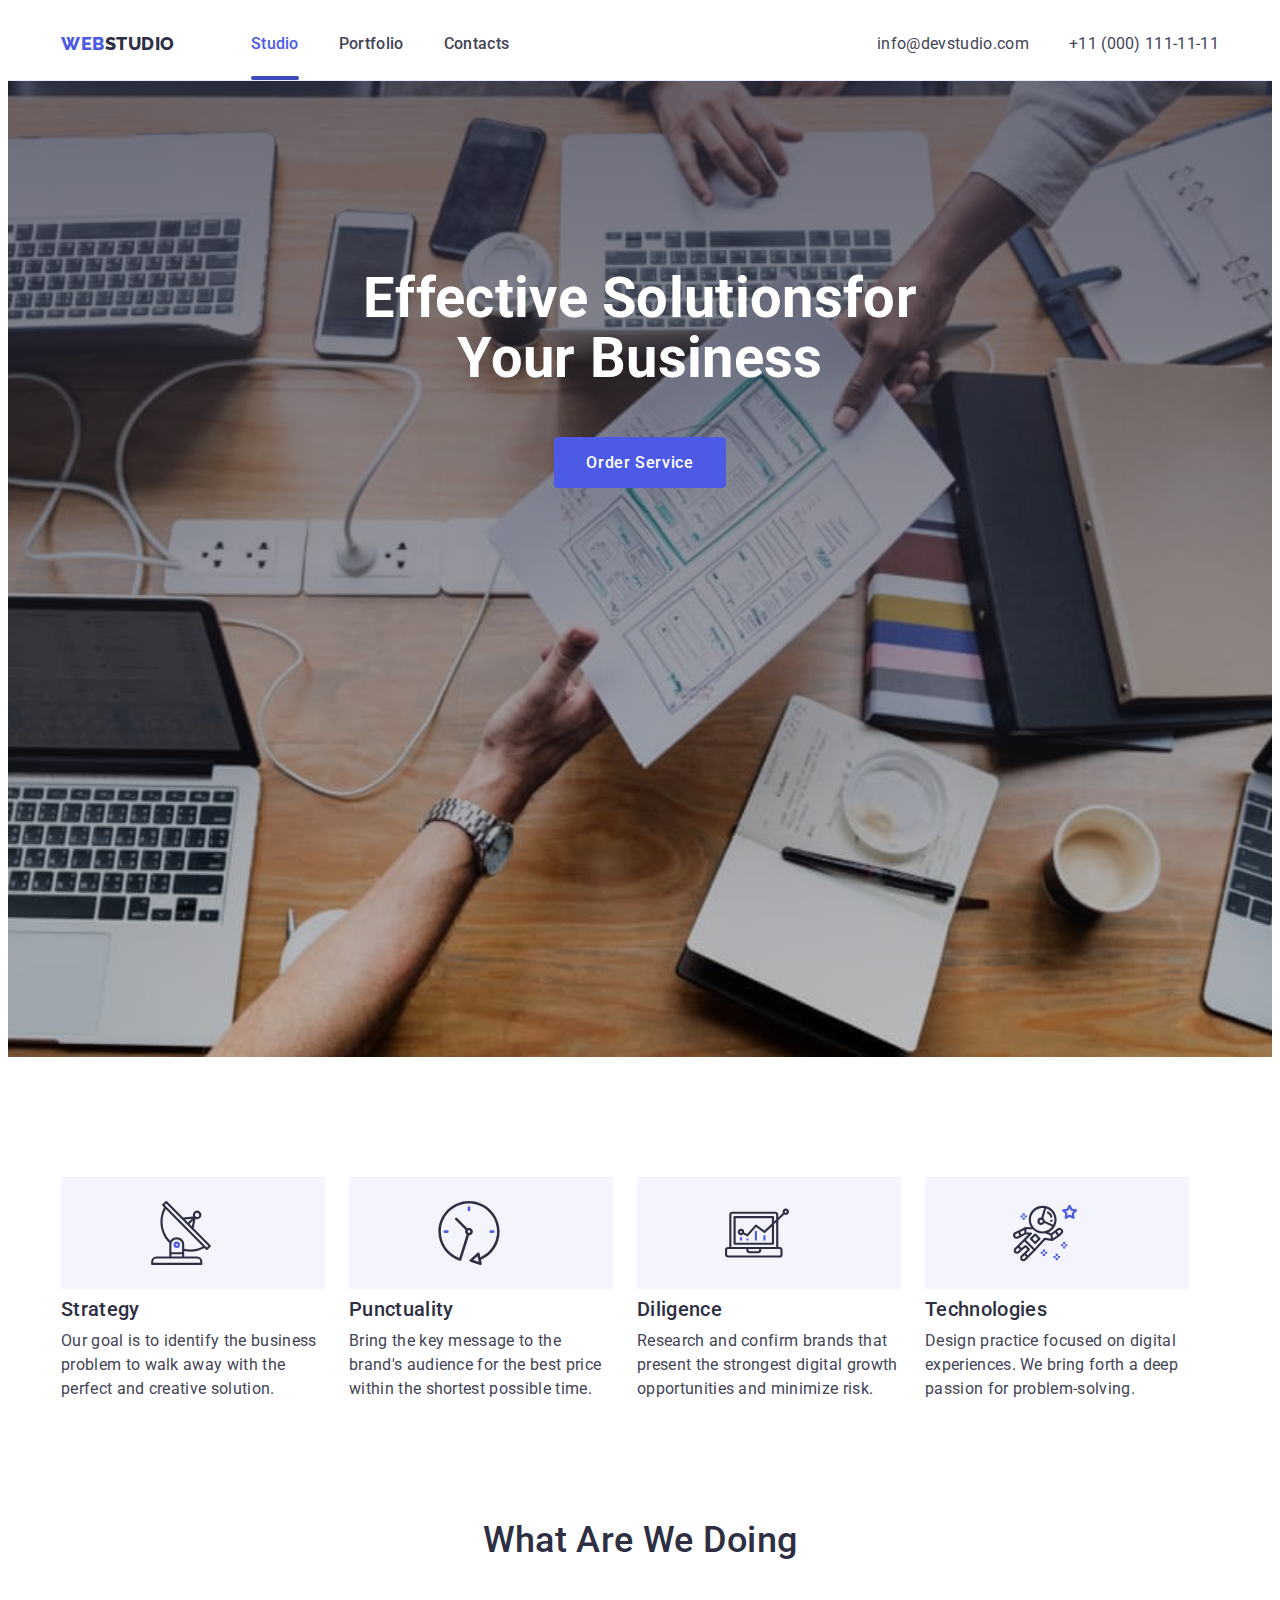
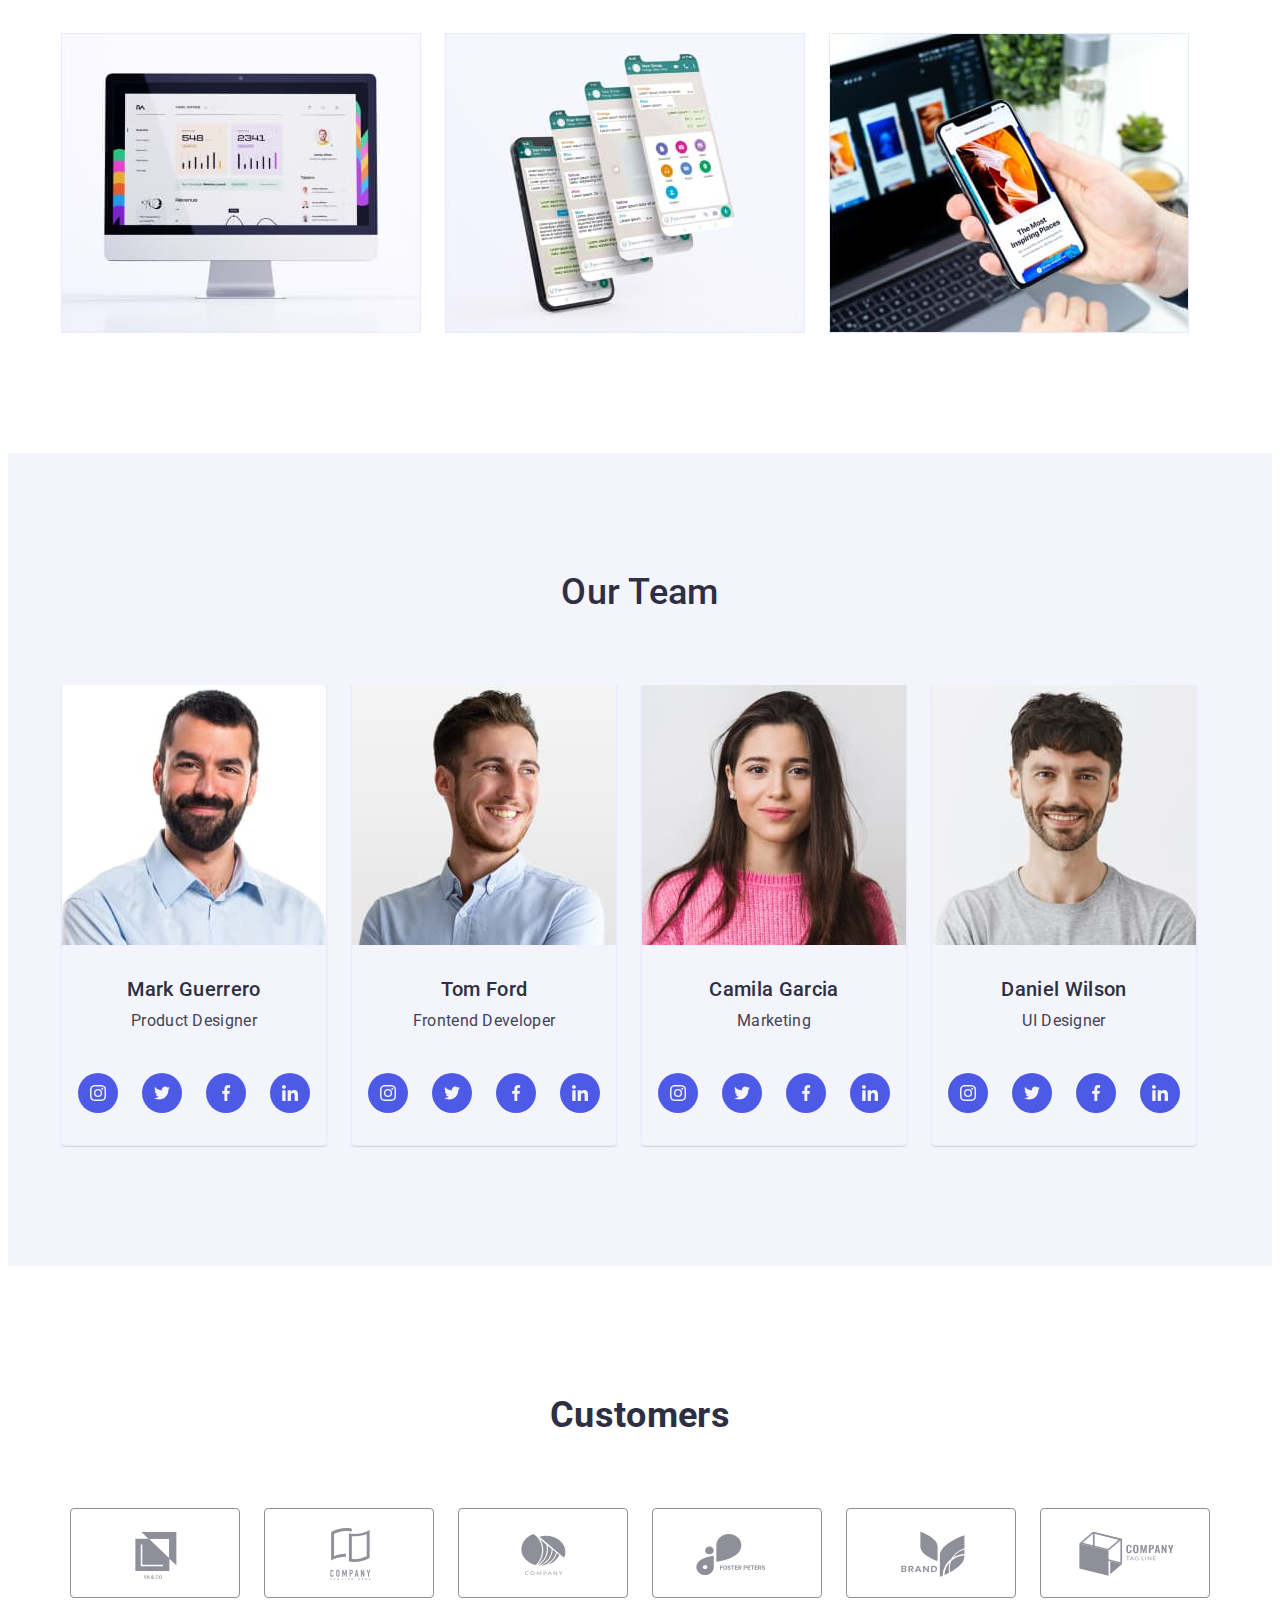
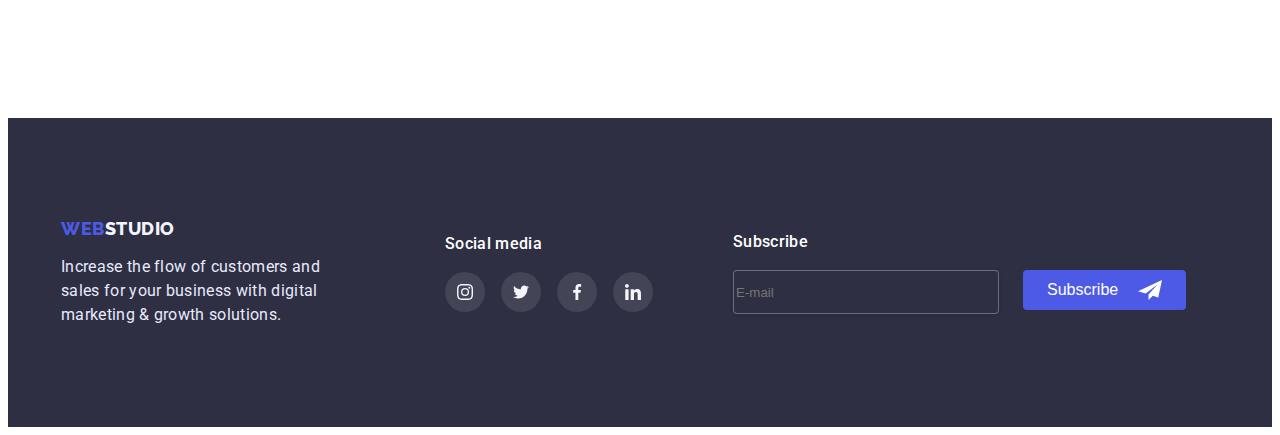
==== index.html @ bcce001e "Початкові зміни" ====
<!DOCTYPE html>
<html lang="en">
<head>
    <meta charset="UTF-8">
    <meta http-equiv="X-UA-Compatible" content="IE=edge">
    <meta name="viewport" content="width=device-width, initial-scale=1.0">
    <title>Business</title>
    <link rel="preconnect" href="https://fonts.googleapis.com">
    <link rel="preconnect" href="https://fonts.gstatic.com" crossorigin>
    <link href="https://fonts.googleapis.com/css2?family=Raleway:wght@800&family=Roboto:wght@400;500;700;900&display=swap" rel="stylesheet">
    <link rel="stylesheet" href="https://cdnjs.cloudflare.com/ajax/libs/modern-normalize/1.1.0/modern-normalize.min.css" integrity="sha512-wpPYUAdjBVSE4KJnH1VR1HeZfpl1ub8YT/NKx4PuQ5NmX2tKuGu6U/JRp5y+Y8XG2tV+wKQpNHVUX03MfMFn9Q==" crossorigin="anonymous" referrerpolicy="no-referrer" />
    <link rel="stylesheet" href="./css/styles.css">
</head>
<body>
  <header class="header">
  <div class="container main-nav">
    <nav class="header-navigation">
        <a href="" class="header-logo link" target="_blank" rel="noopener norefferer nofollow">Web <span class="header-logo-span">Studio</span></a>     
        <ul class="header-list list">
           <li class="header-item"><a class="header-link current link" href="./index.html">Studio</a></li>
           <li class="header-item"><a class="header-link link" href="./portfolio.html">Portfolio</a></li>      
           <li class="header-item"><a class="header-link link" href="">Contacts</a></li>
        </ul>
    </nav>
        <div class="header-list-link">        
        <ul class="header-list list">
           <li><a class="header-mail link" href="mailto:info@devstudio.com">info@devstudio.com</a></li>
           <li><a class="header-tel link" href="tel:+110001111111">+11 (000) 111-11-11</a></li>
        </ul>
        </div>
  </div>        
  </header>
  <main>
    <section class="hero">
      <div class="container">
        <h1 class="hero-title">Effective Solutionsfor Your Business</h1>
        <button type="button" class="hero-btn" data-modal-open>Order Service</button>
      </div>
    </section> 
    <section class="purposes">
      <div class="container">
        <h2 hidden>Purposes</h2>                 
          <ul class="purposes-list list">
            <li class="purposes-item">
              <ul class="purposes-icon list">
                    <li class="icon-purposes">
                      <a class="icon-purposes-link link" href="">
                       <svg class="icon-purposes-svg" width="64" height="64"> 
                        <use href="./img/icons.svg#icon-antenna-1-1"></use>
                       </svg>
                      </a>
                    </li>
              </ul>   
                <h3 class="title">Strategy</h3>
                <p class="texte">Our goal is to identify the business
                    problem to walk away with the perfect and creative solution. </p>
            </li>
            <li class="purposes-item">
              <ul class="purposes-icon list">
                <li class="icon-purposes">
                      <a class="icon-purposes-link link" href="">
                       <svg class="icon-purposes-svg" width="64" height="64"> 
                        <use href="./img/icons.svg#icon-clock-1-1"></use>
                       </svg> 
                      </a>
                  </li>
              </ul>
                <h3 class="title">Punctuality</h3>
                <p class="texte">Bring the key message to the brand's audience for the best price within the shortest possible time.</p>
            </li>
            <li class="purposes-item">
              <ul class="purposes-icon list">
               <li class="icon-purposes">
                      <a class="icon-purposes-link link" href="">
                        <svg class="icon-purposes-svg" width="64" height="64"> 
                        <use href="./img/icons.svg#icon-diagram-1-1"></use>
                       </svg> 
                      </a>
                </li>
              </ul>
                <h3 class="title">Diligence</h3>
                <p class="texte">Research and confirm brands that present the strongest digital growth opportunities and minimize risk.</p>
            </li>
            <li class="purposes-item">
              <ul class="purposes-icon list">
               <li class="icon-purposes">
                      <a class="icon-purposes-link link" href="">
                        <svg class="icon-purposes-svg" width="64" height="64"> 
                        <use href="./img/icons.svg#icon-astronaut-1-1"></use>
                       </svg> 
                      </a>
               </li>
              </ul>
                <h3 class="title">Technologies</h3>
                <p class="texte">Design practice focused on digital experiences. We bring forth a deep passion for problem-solving.</p>
            </li>
          </ul>
      </div>
    </section>
    <section class="bussines">
      <div class="container">
        <h2 class="bussines-title">What are we doing</h2>
            <ul class="bussines-list list">
                <li class="bussines-foto"><img src="./img/doing-img-1.jpg" alt="doing" width="360"></li>
                <li class="bussines-foto"><img src="./img/doing-img-3.jpg" alt="doing" width="360"></li>
                <li class="bussines-foto"><img src="./img/doing-img-2.jpg" alt="doing" width="360"></li>
            </ul>
      </div>        
    </section>
    <section class="team">
      <div class="container">
        <h2 class="team-title">Our Team</h2>
            <ul class="team-list list">
                <li class="team-foto">
                  <img class="foto" src="./img/foto-img-1.jpg" alt="foto" width="264" height="260">
                  <div class="team-abount">
                  <h3 class="title">Mark Guerrero</h3>
                  <p class="texte">Product Designer</p>
                  </div>
                  <ul class="team-icon list">
                    <li class="icon-team">
                      <a class="icon-link link" href="">
                       <svg class="icon-svg" width="16" height="16"> 
                        <use href="./img/icons.svg#icon-instagram-2-1"></use>
                       </svg>
                      </a>
                    </li>
                    <li class="icon-team">
                      <a class="icon-link link" href="">
                       <svg class="icon-svg" width="16" height="16"> 
                        <use href="./img/icons.svg#icon-twitter-1-1"></use>
                       </svg> 
                      </a></li>
                    <li class="icon-team">
                      <a class="icon-link link" href="">
                        <svg class="icon-svg" width="16" height="16"> 
                        <use href="./img/icons.svg#icon-facebook-1-1"></use>
                       </svg> 
                      </a></li>
                    <li class="icon-team">
                      <a class="icon-link link" href="">
                        <svg class="icon-svg" width="16" height="16"> 
                        <use href="./img/icons.svg#icon-linkedin-1-1"></use>
                       </svg> 
                      </a>
                    </li>
                  </ul>
                  <li class="team-foto">
                  <img class="foto" src="./img/foto-img-2.jpg" alt="foto" width="264" height="260">
                  <div class="team-abount">
                  <h3 class="title">Tom Ford</h3>
                  <p class="texte">Frontend Developer</p>
                  </div>
                  <ul class="team-icon list">
                    <li class="icon-team">
                      <a class="icon-link link" href="">
                       <svg class="icon-svg" width="16" height="16"> 
                        <use href="./img/icons.svg#icon-instagram-2-1"></use>
                       </svg>
                      </a>
                    </li>
                    <li class="icon-team">
                      <a class="icon-link link" href="">
                       <svg class="icon-svg" width="16" height="16"> 
                        <use href="./img/icons.svg#icon-twitter-1-1"></use>
                       </svg> 
                      </a></li>
                    <li class="icon-team">
                      <a class="icon-link link" href="">
                        <svg class="icon-svg" width="16" height="16"> 
                        <use href="./img/icons.svg#icon-facebook-1-1"></use>
                       </svg> 
                      </a></li>
                    <li class="icon-team">
                      <a class="icon-link link" href="">
                        <svg class="icon-svg" width="16" height="16"> 
                        <use href="./img/icons.svg#icon-linkedin-1-1"></use>
                       </svg> 
                      </a></li>
                  </ul>
                </li>
                <li class="team-foto">
                  <img class="foto" src="./img/foto-img-3.jpg" alt="foto" width="264" height="260">
                  <div class="team-abount">
                  <h3 class="title">Camila Garcia</h3>
                  <p class="texte">Marketing</p>
                  </div>
                  <ul class="team-icon list">
                    <li class="icon-team">
                      <a class="icon-link link" href="">
                       <svg class="icon-svg" width="16" height="16"> 
                        <use href="./img/icons.svg#icon-instagram-2-1"></use>
                       </svg>
                      </a>
                    </li>
                    <li class="icon-team">
                      <a class="icon-link link" href="">
                       <svg class="icon-svg" width="16" height="16"> 
                        <use href="./img/icons.svg#icon-twitter-1-1"></use>
                       </svg> 
                      </a></li>
                    <li class="icon-team">
                      <a class="icon-link link" href="">
                        <svg class="icon-svg" width="16" height="16"> 
                        <use href="./img/icons.svg#icon-facebook-1-1"></use>
                       </svg> 
                      </a></li>
                    <li class="icon-team">
                      <a class="icon-link link" href="">
                        <svg class="icon-svg" width="16" height="16"> 
                        <use href="./img/icons.svg#icon-linkedin-1-1"></use>
                       </svg> 
                      </a></li>
                  </ul>
                </li>
                <li class="team-foto">
                  <img  class="foto" src="./img/foto-img-4.jpg" alt="foto" width="264" height="260">
                  <div class="team-abount">
                  <h3 class="title">Daniel Wilson</h3>
                  <p class="texte">UI Designer</p>
                  </div>
                  <ul class="team-icon list">
                    <li class="icon-team">
                      <a class="icon-link link" href="">
                       <svg class="icon-svg" width="16" height="16"> 
                        <use href="./img/icons.svg#icon-instagram-2-1"></use>
                       </svg>
                      </a>
                    </li>
                    <li class="icon-team">
                      <a class="icon-link link" href="">
                       <svg class="icon-svg" width="16" height="16"> 
                        <use href="./img/icons.svg#icon-twitter-1-1"></use>
                       </svg> 
                      </a></li>
                    <li class="icon-team">
                      <a class="icon-link link" href="">
                        <svg class="icon-svg" width="16" height="16"> 
                        <use href="./img/icons.svg#icon-facebook-1-1"></use>
                       </svg> 
                      </a></li>
                    <li class="icon-team">
                      <a class="icon-link link" href="">
                        <svg class="icon-svg" width="16" height="16"> 
                        <use href="./img/icons.svg#icon-linkedin-1-1"></use>
                       </svg> 
                      </a></li>
                  </ul>
                </li>
            </ul>
          </div>
    </section>
    <section class="customers">
      <div class="container">
        <h2 class="customers-title">Customers</h2>
        <ul class="customers-list list">
          <li class="icon-customers">
                      <a class="icon-customers-link link" href="">
                       <svg class="icon-customers-svg" width="104" height="56"> 
                        <use href="./img/icons.svg#icon-Logo-3-1"></use>
                       </svg> 
                      </a>
          </li>
          <li class="icon-customers">
                      <a class="icon-customers-link link" href="">
                       <svg class="icon-customers-svg" width="104" height="56"> 
                        <use href="./img/icons.svg#icon-Logo-4-1"></use>
                       </svg> 
                      </a>
          </li>
          <li class="icon-customers">
                      <a class="icon-customers-link link" href="">
                       <svg class="icon-customers-svg" width="104" height="56"> 
                        <use href="./img/icons.svg#icon-Logo-5-1"></use>
                       </svg> 
                      </a>
          </li>
          <li class="icon-customers">
                      <a class="icon-customers-link link" href="">
                       <svg class="icon-customers-svg" width="104" height="56"> 
                        <use href="./img/icons.svg#icon-Logo-6-1"></use>
                       </svg> 
                      </a>
          </li>
          <li class="icon-customers">
                      <a class="icon-customers-link link" href="">
                       <svg class="icon-customers-svg" width="104" height="56"> 
                        <use href="./img/icons.svg#icon-Logo-7-1"></use>
                       </svg> 
                      </a>
          </li>
          <li class="icon-customers">
                      <a class="icon-customers-link link" href="">
                       <svg class="icon-customers-svg" width="104" height="56"> 
                        <use href="./img/icons.svg#icon-Logo-8-1"></use>
                       </svg> 
                      </a>
          </li>
        </ul>
      </div>
    </section>
  </main> 
  <footer class="footer">
    <div class="container footer-social">
    <div class="logo-footer">
    <a href="" class="footer-logo link" target="_blank" rel="noopener norefferer nofollow">Web <span class="footer-logo-span">Studio</span></a>
    <p class="footer-title">Increase the flow of customers and sales for your business with digital marketing & growth solutions.</p>
    </div>
    <div class="social">
      <h3 class="social-title">Social media</h3>
    <ul class="social-icon list">
                    <li class="icon-social">
                      <a class="icon-social-link link" href="">
                       <svg class="icon-social-svg" width="16" height="16"> 
                        <use href="./img/icons.svg#icon-instagram-2-1"></use>
                       </svg>
                      </a>
                    </li>
                    <li class="icon-social">
                      <a class="icon-social-link link" href="">
                       <svg class="icon-social-svg" width="16" height="16"> 
                        <use href="./img/icons.svg#icon-twitter-1-1"></use>
                       </svg> 
                      </a>
                    </li>
                    <li class="icon-social">
                      <a class="icon-social-link link" href="">
                        <svg class="icon-social-svg" width="16" height="16"> 
                        <use href="./img/icons.svg#icon-facebook-1-1"></use>
                       </svg> 
                      </a>
                    </li>
                    <li class="icon-social">
                      <a class="icon-social-link link" href="">
                        <svg class="icon-social-svg" width="16" height="16"> 
                        <use href="./img/icons.svg#icon-linkedin-1-1"></use>
                       </svg> 
                      </a>
                    </li>
    </ul>
    </div>
    <div class="subscribe">
       <form action="modal" class="subscribe-form">
          <p class="texte">Subscribe</p>
           <label for="email" class="subscribe-label"></label>
           <div class="subscribe-email-btn">
             <input class="subscribe-input" type="email" name="email" id="email" placeholder="E-mail">
             <button type="submit" class="subscribe-btn">Subscribe</button>
             <svg class="subscribe-icon-svg" width="24" height="24"> 
                        <use href="./img/icons.svg#icon-Frame-3-1"></use>
             </svg>
           </div>
       </form>
    </div>
    </div>
    </footer>
  <div class="backdrop is-hidden" data-modal>
    <div class="modal">
      <form action="modal" class="modal-form">
        <button type="button" class="modal-btn" data-modal-close></button>
        <svg class="modal-btn-svg" width="8" height="8"> 
              <use href="./img/icons.svg#icon-close-black-18dp-2-1-1"></use>
        </svg>
        <p class="modal-texte">Leave your contacts and we will call you back</p>
          <div class="modal-contact">
            <label for="name" class="modal-list">Name</label>
            <input class="modal-input" type="text" name="name" id="name">
             <svg class="modal-icon-svg" width="18" height="18"> 
              <use href="./img/icons.svg#icon-person-black-18dp-1-1"></use>
             </svg> 
          </div>
          <div class="modal-contact">
            <label for="phone" class="modal-list">Phone</label>
            <input class="modal-input" type="tel" name="tel" id="phone">
            <svg class="modal-icon-svg" width="18" height="18"> 
              <use href="./img/icons.svg#icon-phone-black-18dp-1-1"></use>
             </svg>
          </div>
          <div class="modal-contact">
            <label for="mail" class="modal-list">Email</label>
            <input class="modal-input" type="email" name="email" id="mail">
            <svg class="modal-icon-svg" width="18" height="18"> 
              <use href="./img/icons.svg#icon-email-black-18dp-1-1"></use>
             </svg> 
          </div>
          <div class="modal-contact-textarea">
            <label for="comment" class="modal-list">Comment</label>
              <textarea class="modal-textarea" name="comment" cols="30" rows="10" placeholder="Text input" id="comment"></textarea>
          </div>
          <div class="conditions">
            <label  class="conditions-label" for="conditions">
            <input class="checkbox" type="checkbox" name="conditions" value="conditions" id="conditions">
            <span class="icon"></span>
               I accept the terms and conditions of the <a class="conditions-link link" href=""> Privacy Policy</a>
               <svg class="conditions-icon-svg" width="10" height="8"> 
              <use href="./img/icons.svg#icon-Vector-1"></use>
             </svg>
             </label> 
          </div>
        <button type="submit" class="modal-send">Send</button>
      </form>
    </div>
  </div>
  <script src="./js/modal.js"></script>
</body>
</html>
---- css/styles.css ----
:root {
  --first-btn-color: #FFFFFF;
  --main-text-color: #434455;
  --footer-text-color: #E7E9FC;
  --logo-span-footer: #F4F4FD;
  --logo-color: #4D5AE5;
  --main-h-color: #2E2F42;
  --present-btn: #404BBF;
  --body-color: #434455; 
  --icon-color: #8e8f99;
  --icon-hover:#31D0AA; 
  --modal-color:#FCFCFC;
  --modal-btn:#000000;
  --typical-lh: 1.5;
  }
p,
h1,
h2,
h3,
h4,
h5,
h6{
  margin: 0;
}
ul{
  margin: 0;
}
.container{
 width: 1158px;
 padding-left: 15px; 
 padding-right: 15px;
 /* outline: 1px solid red; */
 margin: 0 auto;
}
/* busines */
body{
  font-family: "Roboto",sans-serif;
  color: var(--body-color);
  letter-spacing: 0.02em;
  }
.list {
  list-style: none;
  padding: 0px;
  margin: 0px;
}
.link {
  text-decoration: none;
}
.header-link.current{
  color: var(--logo-color);
}
/* ---------HEADER-------- */
.header {
  
  max-height: 72px; 
  border-bottom: 1px solid var(--footer-text-color);
}
.main-nav{
  display: flex;
  align-items: center;
}

.header-navigation {
 display: flex;
}

.header-logo {
padding-top: 24px;
padding-bottom: 24px;
margin-right: 76px;

font-family: 'Raleway',sans-serif;
font-weight: 800;
font-size: 18px;
line-height: 1.33;
display: flex;
align-items: center;
letter-spacing: 0.03em;
text-transform: uppercase;
color: var(--logo-color);
}
.header-logo-span {

font-family: 'Raleway';
font-weight: 800;
font-size: 18px;
line-height: 1.33;
display: flex;
align-items: center;
letter-spacing: 0.03em;
text-transform: uppercase;
color: var(--main-h-color);
}
.header-list{
  display: flex;
  
  
}
.header-item +.header-item{
  margin-left: 40px;
 } 
.header-item {
  font-weight: 500;
  font-size: 16px;
  line-height: var(--typical-lh);
  color: var(--main-h-color);
}
.header-item .header-link {
  display: block;
  padding-top: 24px;
  padding-bottom: 24px;
}
.header-list-link{
  margin-left: auto;
}
.header-link { 
  display: block;
  padding-top: 24px;
  padding-bottom: 24px;
  /* position: relative; */

  font-size: 16px;
  line-height: var(--typical-lh);
  color: var(--main-text-color);
  transition: color 250ms cubic-bezier(0.4, 0, 0.2, 1);
  
}
.header-link.current{
  color: var(--logo-color);
  position: relative;
}
.header-link.current::after{
  content: "";
  left: 0px;
  bottom: 0px;
  display: block;
  width: 100%;
  height: 4px;
  background-color: var(--present-btn);
  position: absolute;
  bottom: 0px;
  /* opacity: 0; */
  border-radius: 2px;
  transition: opacity 250ms cubic-bezier(0.4, 0, 0.2, 1);
}
.header-link:hover,
.header-link:focus{
 color: var(--logo-color); 
}
.header-link:hover::after,
.header-link:focus::after{
  opacity: 1;
}
.header-mail{
  display: block;
  padding-top: 24px;
  padding-bottom: 24px;
  position: relative;

  font-size: 16px;
  line-height: var(--typical-lh);
  color: var(--main-text-color);
  transition: color 250ms cubic-bezier(0.4, 0, 0.2, 1);
}
.header-mail:hover,
.header-mail:focus{
  color: var(--logo-color); 
}

.header-tel {
  display: block;
  margin-left: 40px;
  padding-top: 24px;
  padding-bottom: 24px;

  font-size: 16px;
  line-height: var(--typical-lh);
  color: var(--main-text-color);
  transition: color 250ms cubic-bezier(0.4, 0, 0.2, 1);
}
.header-tel:hover,
.header-tel:focus{
 color: var(--logo-color); 
}
/* ---------HERO-------- */
.hero {
  background-color: #2E2F42;
  background-image:linear-gradient(rgba(46, 47, 66, 0.7),
  rgba(0, 0, 0, 0.25)),
  url(../img/people-office.jpg);
  background-repeat: no-repeat;
  background-position: center;
  background-size: cover;
  text-align: center;
  padding-top: 188px; 
  padding-bottom: 188px; 
  
  min-height: 600px;
}
.hero-title {
  width: 571px;
  display: inline-block;
  margin-bottom: 48px;
  align-items: center;
  font-size: 56px;
  line-height: 1.07;
  text-align: center;  
  color: var(--first-btn-color);
  
}
.img{
  display: block;
  min-width: 100%;
  height: auto;
}
.hero-btn {
  padding: 16px 32px;
  display: block;
  text-align: center;
  border-radius: 4px;
  border: none;
  margin: 0 auto;
  font-family: inherit;
  font-weight: 500;
  font-size: 16px;
  line-height: 1.19;
  
  letter-spacing: 0.04em;
  color: var(--first-btn-color);
  background-color: var(--logo-color);
  cursor: pointer;
  transition: background-color 250ms cubic-bezier(0.4, 0, 0.2, 1);
  /* transition-duration: 250ms;
  transition-timing-function: cubic-bezier(0.4, 0, 0.2, 1); */
}
.hero-btn:hover,
.hero-btn:focus{
  background-color: var(--present-btn);
  
}
/* ---------PURPOSES-------- */
.purposes {
  padding-top: 120px;
  padding-bottom: 60px;
}
.purposes-list{
  display: flex;
}
.purposes-item{
  width: 264px;
  margin-right: 24px;
}
.purposes-icon{
 display: flex;
 justify-content: center;
}
.icon-purposes{
  margin-bottom: 8px;
  
  padding-right: 24px;
  border: none;
  width: 264px;
  height: 112px;
  background-color: var(--logo-span-footer);
  
}
.icon-purposes-link{
  width: 100%;
  height: 100%;
  
  display: flex;  
  justify-content: center;
  align-items: center; 
}
/* .purposes-item::before {
  display: block;
  content:"";
  height: 112px;
  outline: 1px solid red;
  background-image: url(../img/icons.svg#icon-antenna-1-1);
  background-size: contain;
  background-repeat: no-repeat;
  background-position: center;
  background-color: var(--logo-span-footer);
}
.purposes-item:nth-child(1)::before{
  background-image: url(../img/antenna\ 1.svg);
}
.purposes-item:nth-child(1)::before{
  background-image: url(../img/icons.svg#icon-Logo-5);
}
.purposes-item:nth-child(1)::before{
  background-image: url(../img/icons.svg#icon-diagram-1);
}
.purposes-item:nth-child(1)::before{
  background-image: url(../img/icons.svg#icon-astronaut-1);
} */

.purposes-item:nth-child(4n) {
  margin-right: 0px;
}
.purposes-item .title {
  margin-bottom: 8px;
  font-weight: 500;
  font-size: 20px;
  line-height: 1.2;
  color: var(--main-h-color);
}
.purposes-item .texte {
  
  font-weight: 400;
  font-size: 16px;
  line-height:var(--typical-lh);
  color: var(--main-text-color);
}
/* ---------BUSSINES-------- */
.bussines {
  padding-top: 60px;
  padding-bottom: 120px;
}
.bussines-list{
  display: flex;
  gap: 24px;
}
.bussines-title,.team-title {
  margin-bottom: 72px;

  font-weight: 500;
  font-size: 36px;
  line-height: 1.11;
  text-align: center;
  text-transform: capitalize;
  color: var(--main-h-color);
}
.bussines-foto {
  width: 360px;
  display: flex;
}
.bussines-foto:nth-child(3n) {
  margin-right: 0px;
}
/* ---------TEAM-------- */
.team {
  padding-top: 120px;
  padding-bottom: 120px;
  background-color: var(--logo-span-footer);
  
}
.team-title{
  
}
.team-list{
  display: flex;
  gap: 24px;
  
}
.team-list .title {
  

  font-weight: 500;
  font-size: 20px;
  line-height: 1.2;
  text-align: center;
  color: var(--main-h-color);
}
.team-foto{
  width: 264px;
  border: 1px solid var(--footer-text-color);
  border-top: 0px;
  
  border-bottom-left-radius: 4px;
  border-bottom-right-radius: 4px;
  box-shadow: 0px 1px 1px 0px rgba(46, 47, 66, 0.16);
}
.team-foto .title {
 margin-bottom: 8px;
}
.team-abount{
  padding: 32px 16px;
  
}
.team-list .texte {
  margin-bottom: 8px;

  font-weight: 400;
  font-size: 16px;
  line-height: var(--typical-lh);
  text-align: center; 
  color: var(--main-text-color);
}
.team-icon{
 display: flex;
 justify-content: center;
 gap: 24px;
 margin-bottom: 32px;
}
.icon-team {
  width: 40px;
  height: 40px;
  
  
}
.icon-link {
  width: 100%;
  height: 100%;
  background-color: var(--logo-color);
  display: flex;
  border-radius: 50%;
  justify-content: center;
  align-items: center;
  transition: background-color 250ms cubic-bezier(0.4, 0, 0.2, 1);
}
.icon-link:hover{
  background-color: var(--present-btn);
}
.link {
}
.customers{
  padding-top: 130px;
  padding-bottom: 120px;
}
.customers-title{
  margin-bottom: 72px;
  text-align: center;

  font-weight: 700;
  font-size: 36px;
  line-height: 1.11;
  color: var(--main-h-color);
}
.customers-list{
  display: flex;
  justify-content: center;
  gap: 24px;
}
.icon-customers{
  width: 168px;
  height: 88px;
  border-radius: 4px;
  border: 1px solid var(--icon-color);
  transition: border 250ms cubic-bezier(0.4, 0, 0.2, 1);
  
}
.icon-customers-link{
  width: 100%;
  height: 100%;
  
  display: flex;  
  justify-content: center;
  align-items: center; 
  transition: fill 250ms cubic-bezier(0.4, 0, 0.2, 1);
}
.icon-customers-link:hover,
.icon-customers-link:focus{
  border: 1px solid var(--present-btn);
}
.icon-customers-svg{
  fill: var(--icon-color);
  
}
.icon-customers-link:hover .icon-customers-svg,
.icon-customers-link:focus .icon-customers-svg{
 fill: var(--present-btn);
}

/* ---------FOOTER-------- */
.footer {
  background: var(--main-h-color); 
}
.footer-social{
  padding-top: 100px;
  padding-bottom: 100px;
  
  display: flex;
  align-items: center;
  margin: 0 auto;
  background: var(--main-h-color); 
  
}
.logo-footer{
 display: inline-block;
 align-items: center;
}
.footer-logo {
margin-bottom: 16px;

font-family: 'Raleway', sans-serif;
font-weight: 800;
font-size: 18px;
line-height: 1.17;
display: flex;
align-items: center;
letter-spacing: 0.03em;
text-transform: uppercase;
color: var(--logo-color);
}
.footer-logo-span {
font-family: 'Raleway', sans-serif;
font-weight: 800;
font-size: 18px;
line-height: 1.17;

letter-spacing: 0.03em;
text-transform: uppercase;
color: var(--logo-span-footer);
}
.footer-title {
  
  width: 264px;
  font-weight: 400;
  font-size: 16px;
  line-height: var(--typical-lh);
  letter-spacing: 0.02em;
  color:var(--footer-text-color);
}
.social {
 display: block;
 padding-left: 120px;
}
.social-title{
  margin-bottom: 16px;

  font-weight: 500;
  font-size: 16px;
  line-height: 1.5;
  color: var(--first-btn-color);
}
.social-icon{
 display: flex;
 gap: 16px;
}
.icon-social{
  width: 40px;
  height: 40px;
}
.icon-social-link{
  width: 100%;
  height: 100%;
  background-color: var(--main-text-color);
  display: flex;
  border-radius: 50%;
  justify-content: center;
  align-items: center;
  transition: background-color 250ms cubic-bezier(0.4, 0, 0.2, 1); 
}
.icon-social-link:hover,
.icon-social-link:focus{
  background-color: var(--icon-hover);
}
.subscribe-form {
  display: block;
  width: 453px;
  min-height: 80px;  
  margin-left: 80px;
}
.subscribe-email-btn{
  display: flex;
  position: relative;
}
.subscribe-input{
  margin-right: 24px;
  width: 264px;
  height: 40px;
  background-color: var(--main-h-color);
  border: 1px solid rgba(255, 255, 255, 0.3);
  border-radius: 4px;
  box-shadow: 0px 1px 4px 0px rgba(0, 0, 0, 0.15);
}

.subscribe-btn{
  width: 165px;
  height: 40px;
  text-align: start;
  padding-left: 24px;
  
  display: block;
  
  border-radius: 4px;
  border: none;
  margin: 0 auto; 
  font-weight: 500;
  font-size: 16px;
  line-height: 1.5;
  color: var(--first-btn-color);
  background-color: var(--logo-color);
}
.subscribe-icon-svg{
  top: 8px;
  right: 24px;
  position: absolute;
  fill: var(--first-btn-color);
}
.subscribe-form .texte{
  font-family: Roboto;
  font-weight: 500;
  font-size: 16px;
  line-height: 1.5;
  color: var(--first-btn-color);
  margin-bottom: 16px;
}
/* MODAL */
.backdrop{
  position: fixed;
  top: 0px;
  left: 0px;
  
  width: 100%;
  height: 100%;
  background-color: rgba(46, 47, 66, 0.4);
  transform: scale(1);
  transition: transform 500ms cubic-bezier(0.4, 0, 0.2, 1),
  opacity 500ms cubic-bezier(0.4, 0, 0.2, 1); 
} 
.backdrop.is-hidden{
  opacity: 0;
  pointer-events: none;
  transform: scale(0,5);
}
.modal {
  padding-left: 24px;
  padding-right: 24px;
  padding-top: 72px;
  position: absolute;
  top: 50%;
  left: 50%;
  transform: translate(-50%, -50%);
  border-radius: 4px;
  min-width: 408px;
  min-height: 584px;
  background-color: var(--modal-color);
  transition: background-color 800ms cubic-bezier(0.4, 0, 0.2, 1);
  margin: 0px auto; 
}
.modal-btn{
  position: absolute;
  top: -48px;
  right: 0px;
  
  display: block;
  text-align: center;
  
  width: 24px;
  height: 24px;
  background-color: var(--footer-text-color);
  border-radius: 50%;
  border: none;
  cursor: pointer;
  color: var(--modal-btn);
  transition: background-color 250ms cubic-bezier(0.4, 0, 0.2, 1),
  fill 250ms cubic-bezier(0.4, 0, 0.2, 1);
}
.modal-btn:hover{
  background-color: var(--present-btn);
}
.modal-btn:hover +.modal-btn-svg{
  fill:var(--footer-text-color)
}
.modal-btn-svg{
  top: -40px;
  right: 8px;
  position: absolute;
  fill: var(--modal-btn); 
}
.modal-form{
  position: fixed;
  min-width: 360px;
  
}
.modal-contact{
  position: relative;
  display: flex;
  flex-direction: column;
  margin-bottom: 8px;
}
.modal-contact-textarea{
  display: flex;
  flex-direction: column;
  
  margin-bottom: 16px;
}
.modal-form .modal-texte{
  display: flex;
  text-align: center;
  
  justify-content: center;
}
.modal-send {
  width: 169px;
  height: 56px;
  padding: 16px 32px;
  display: block;
  text-align: center;
  border-radius: 4px;
  border: none;
  margin: 0px auto;
  font-family: Roboto;
  font-weight: 500;
  font-size: 16px;
  line-height: 1.5;
  color: var(--first-btn-color);
  background-color: var(--logo-color);
  transition: background-color 250ms cubic-bezier(0.4, 0, 0.2, 1);
}
.modal-send:hover,
.modal-send:focus{
  background-color: var(--present-btn);
  
}
.modal-texte{
  display: inline-block;
  
  margin-bottom: 16px;
  text-align: center;
  font-weight: 500;
  font-size: 16px;
  line-height: 1.5;
  text-align: center;  
  color: var(--main-h-color);
}
.modal-list{
  margin-bottom: 4px;
  font-weight: 400;
  font-size: 12px;
  line-height: 1.33;
  color: var(--icon-color);
}
.modal-contact input, textarea{
 border: 1px solid rgba(33, 33, 33, 0.2);
 border-radius: 4px;
 min-height: 40px;
 outline: none;
}
.modal-textarea{
  padding-top: 8px;
  padding-left: 16px;
  
  max-height: 120px;
}
.modal-contact textarea::placeholder{
 font-weight: 400;
 font-size: 12px;
 line-height: 1.33;
 color: rgba(117, 117, 117, 0.5);
}
.conditions input{
  margin-right: 8px;
}
.conditions label{
 display: flex;
 margin-bottom: 24px;
 font-weight: 400;
 font-size: 12px;
 line-height: 1.33;
 color: #757575;
}
.conditions label .conditions-link{
 font-weight: 400;
 font-size: 12px;
 line-height: 1.33;
 color: var(--logo-color); 
}
.conditions-link{
  padding-left: 2px;
}
.conditions-link::after{
  content: "";
  
  bottom: 0px;
  top: 0px;
  display: block;
  width: 100%;
  height: 1px;
  background-color: var(--logo-color);
}
.conditions{
  display: flex;
  align-items: flex-start;
    
  position: relative; 
}
.modal-icon-svg{
  position: absolute;
  bottom: 11px;
  left: 16px;
  fill: var(--main-h-color);
}
.modal-input:focus +.modal-icon-svg{
  fill: var(--present-btn);
}
.modal-input:focus{
  border: 1px solid var(--present-btn)
}
.modal-textarea:focus{
  border: 1px solid var(--present-btn)
}
.modal-input{
  padding-left: 40px;
}
.icon{
  display: inherit;
  width: 16px;
  height: 16px;
  border: 1.25px solid var(--main-h-color);
  border-radius: 2px;
  margin-right: 8px;
  align-items: flex-start;
}
.checkbox{
  appearance: none;
  -moz-appearance: none;
  -webkit-appearance: none;
}
.checkbox:checked + .icon{
  background-color: var(--present-btn);
  border-color: var(--present-btn);
  background-origin: border-box;
}
.checkbox:checked ~ .conditions-icon-svg{
  opacity: 1;
}
.conditions-icon-svg{
  position: absolute;
  opacity: 0;
  top: 20%;
  left: 11px;
  transform: translate(0%, -50%);
  fill: var(--logo-span-footer);
}
/* portfolio */
.cards {
  padding-top: 96px;
  padding-bottom: 120px;
  }
.cards-btn {
  display: flex;
  border-radius: 4px;
  justify-content: center;
  margin-top: 0px;
  margin-bottom: 72px;
  gap: 24px;
}
.cards-btn .btn {
  
  padding: 12px 24px;
  border: 1px solid var(--footer-text-color);
  border-radius: 4px;
  font-family: inherit;
  font-weight: 500;
  font-size: 16px;
  line-height: var(--typical-lh);
  text-align: center;
  letter-spacing: 0.04em;
  background-color: var(--logo-span-footer);
  color: var(--logo-color); 
  cursor: pointer;
  transition: background-color 250ms cubic-bezier(0.4, 0, 0.2, 1),
  color 250ms cubic-bezier(0.4, 0, 0.2, 1);
}
.cards-btn .btn:hover,
.cards-btn .btn:focus{
  background-color: var(--logo-color);
  color: var(--first-btn-color);
}
.cards-list {
  display: flex;
  flex-wrap: wrap;
  row-gap: 48px;
  column-gap: 24px;
}
.foto{
  display: block;
}
.foto-content{
  position: relative;
  overflow: hidden;
}
.foto-overley{
  top: 0px;
  left: 0px;
  position: absolute;
  width: 100%;
  height: 100%;
  background-color: var(--logo-color);
  /* opacity: 0; */
  transform: translateY(100%);
  transition: transform 250ms cubic-bezier(0.4, 0, 0.2, 1); 
}
.foto-content:hover .foto-overley{
  /* opacity: 1; */
  
}
.cards-foto:hover .foto-overley{
  transform: translateY(0);
}
.foto-texte{
margin-top: 40px;
margin-left: 32px;
}
.foto-texte .text {

width: 296px; 
font-weight: 400;
font-size: 16px;
line-height: 1.28;

color: var(--logo-span-footer);
}
.cards-foto {
  width: 360px;
}
.cards-foto:nth-child(3n) {
  margin-right: 0px;
}
.cards-foto:nth-last-child(-n+3){
  margin-bottom: 0px;
}
.cards-abount{
  padding-top: 32px;
  padding-bottom: 32px;
  padding-left: 16px;
  border: 0.5px solid var(--logo-span-footer);
  border-top: 0px;
  box-shadow: 0px 1px 6px  rgba(46, 47, 66, 0.08);
  transition: box-shadow 250ms cubic-bezier(0.4, 0, 0.2, 1);
}
.cards-abount:hover,
.cards-abount:focus{
  box-shadow: 0px 2px 1px  rgba(46, 47, 66, 0.16);
}
.cards-list .title {
  margin-bottom: 8px;

  font-weight: 500;
  font-size: 20px;
  line-height: 1.2;
  letter-spacing: 0.02em;
  color: var(--main-h-color);
}
.cards-list .texte {
font-size: 16px;
line-height: var(--typical-lh);
letter-spacing: 0.02em;
color: var(--main-text-color);
}
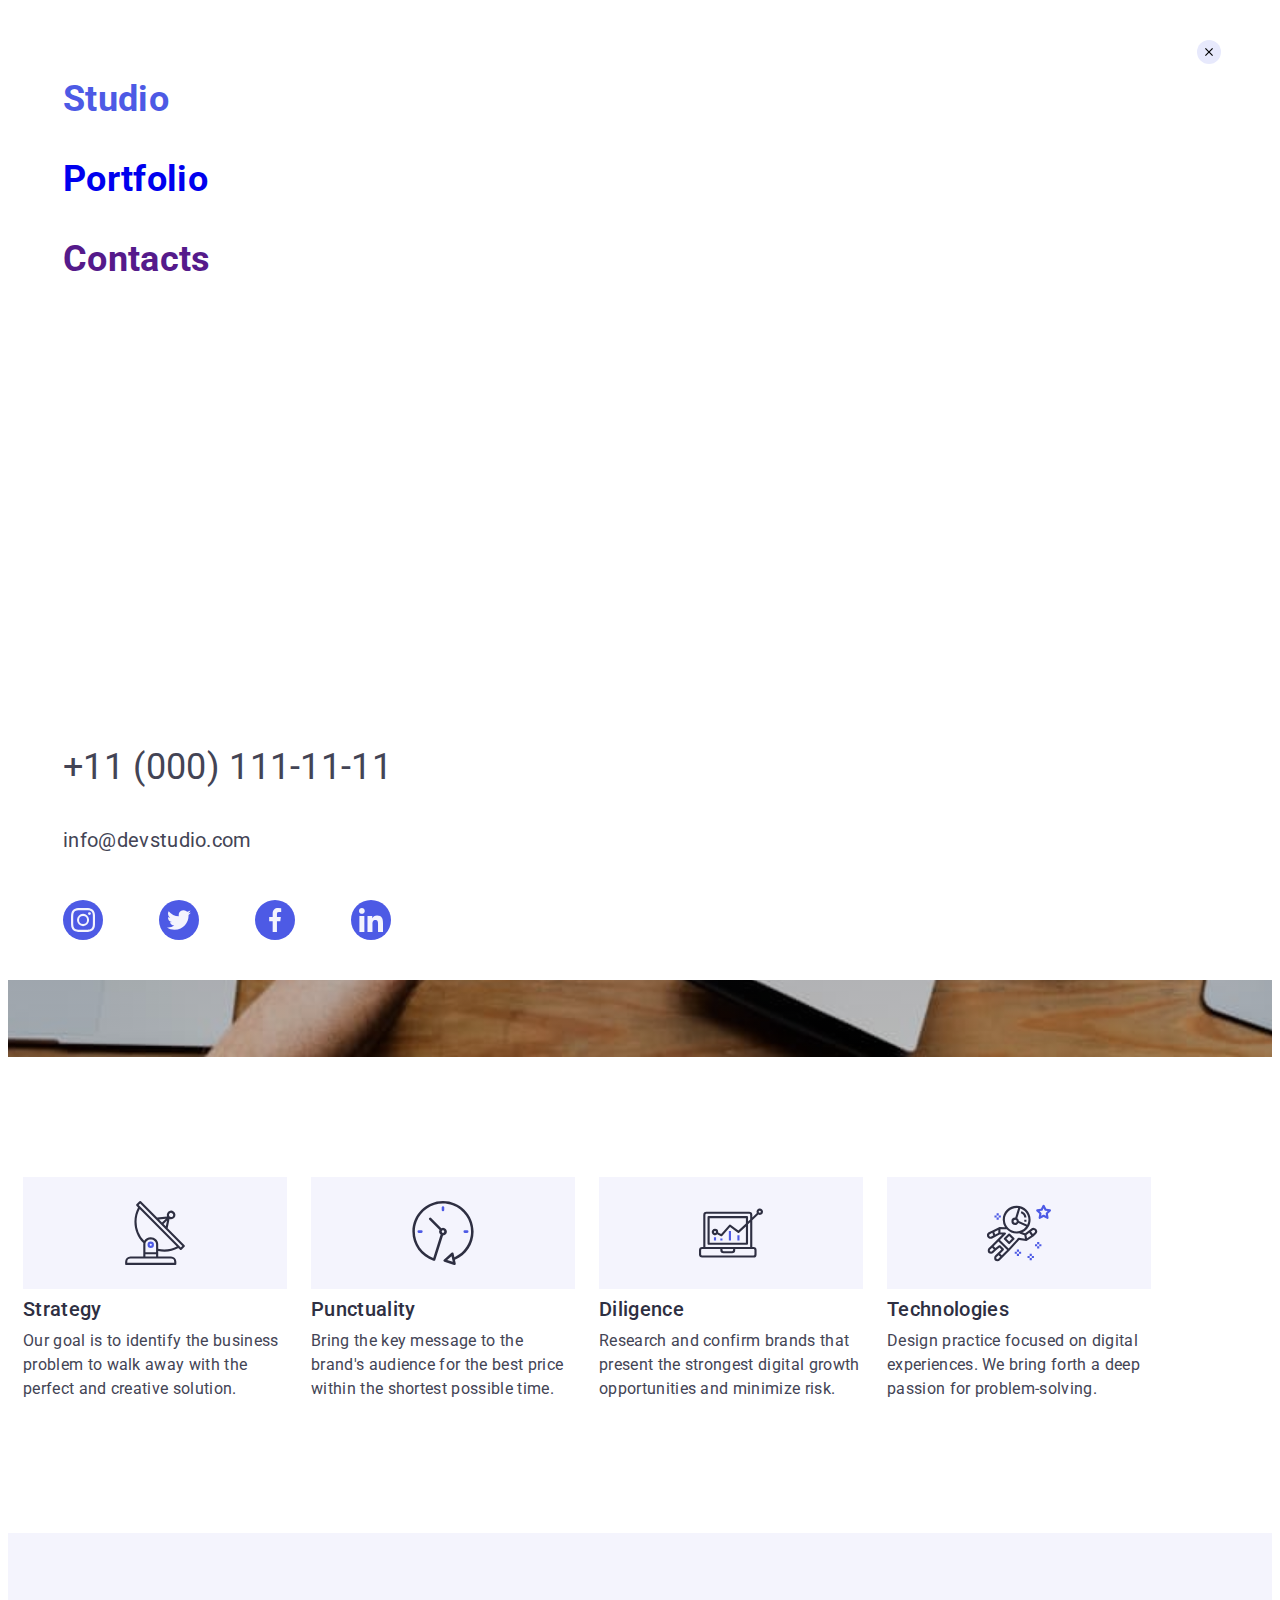
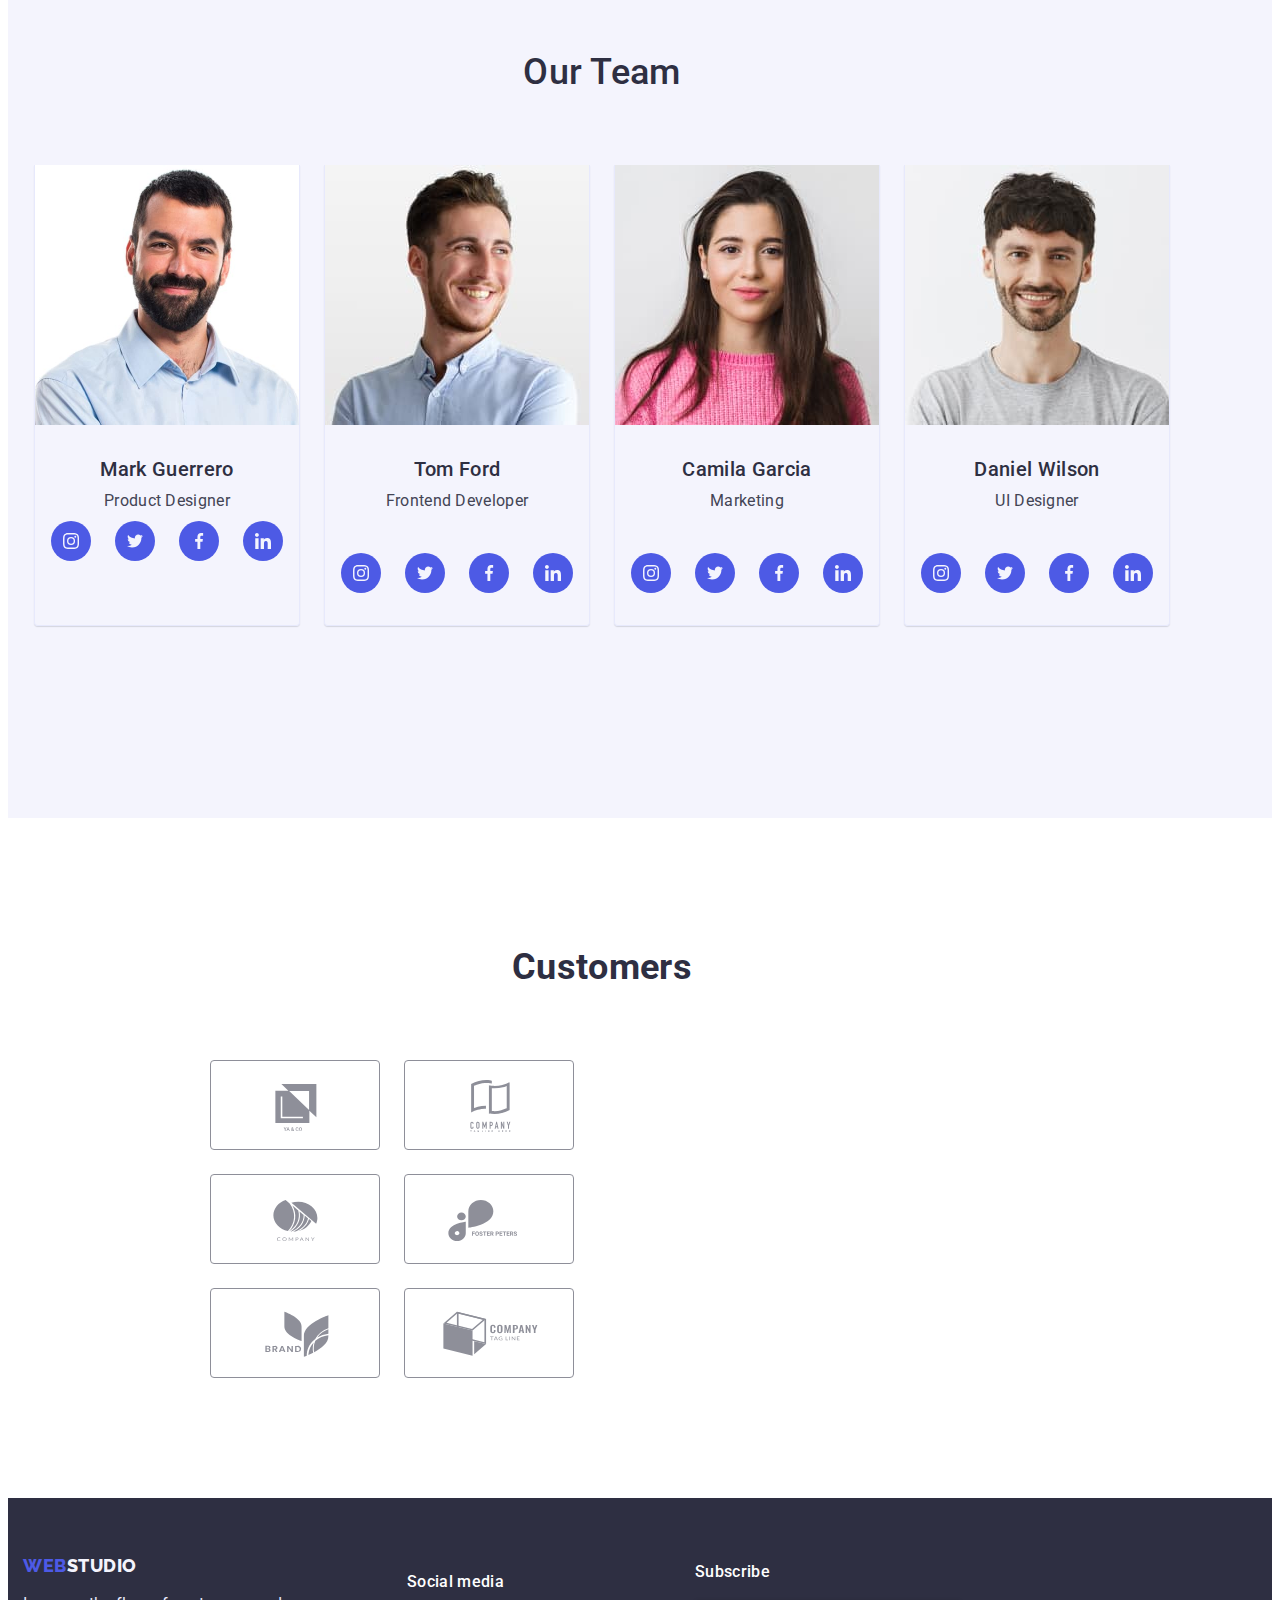
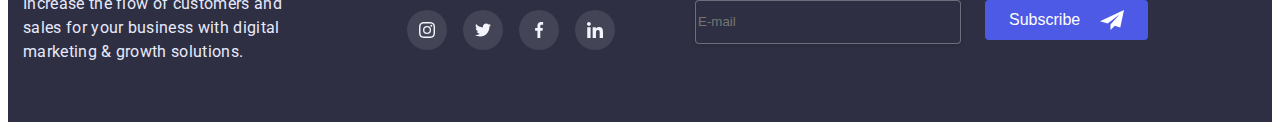
==== commit d5401fba: "Додано модальне вікно" ====
--- a/index.html
+++ b/index.html
@@ -10,6 +10,9 @@
     <link href="https://fonts.googleapis.com/css2?family=Raleway:wght@800&family=Roboto:wght@400;500;700;900&display=swap" rel="stylesheet">
     <link rel="stylesheet" href="https://cdnjs.cloudflare.com/ajax/libs/modern-normalize/1.1.0/modern-normalize.min.css" integrity="sha512-wpPYUAdjBVSE4KJnH1VR1HeZfpl1ub8YT/NKx4PuQ5NmX2tKuGu6U/JRp5y+Y8XG2tV+wKQpNHVUX03MfMFn9Q==" crossorigin="anonymous" referrerpolicy="no-referrer" />
     <link rel="stylesheet" href="./css/styles.css">
+    <!-- <link rel="stylesheet" href="./css/mobile.css">
+    <link rel="stylesheet" href="./css/tablet.css">
+    <link rel="stylesheet" href="./css/desktop.css"> -->
 </head>
 <body>
   <header class="header">
@@ -28,6 +31,61 @@
            <li><a class="header-tel link" href="tel:+110001111111">+11 (000) 111-11-11</a></li>
         </ul>
         </div>
+        <button type="button" class="menu" data-mobilemenu-open>
+          <svg class="icon-menu-svg" width="32" height="22"> 
+              <use href="./img/icons.svg#icon-charm_menu-hamburger-1"></use>
+          </svg>
+        </button>
+  </div>
+  <div class="mob-menu is-hidden" data-mobilemenu>
+    <div class="container">
+     <div class="mob-menu-top">
+      <button type="button" class="menu-close" data-mobilemenu-close>
+          <svg class="icon-menu-close" width="8" height="8"> 
+              <use href="./img/icons.svg#icon-close-black-18dp-2-1-2-1"></use>
+          </svg>
+      </button>
+      <ul class="mob-menu-list list">
+           <li class="mob-menu-item"><a class="mob-menu-link current link" href="./index.html">Studio</a></li>
+           <li class="mob-menu-item"><a class="mob-menu-link link" href="./portfolio.html">Portfolio</a></li>      
+           <li class="mob-menu-item"><a class="mob-menu-link link" href="">Contacts</a></li>
+      </ul>
+     </div>
+     <div class="mob-menu-bottom">
+      <ul class="mob-menu-list list">
+           <li><a class="mob-menu-tel link" href="tel:+110001111111">+11 (000) 111-11-11</a></li>
+           <li><a class="mob-menu-mail link" href="mailto:info@devstudio.com">info@devstudio.com</a></li>
+      </ul>
+      <ul class="mob-icon list">
+                    <li class="icon-mob">
+                      <a class="icon-mob-link link" href="">
+                       <svg class="icon-mob-svg" width="24" height="24"> 
+                        <use href="./img/icons.svg#icon-instagram-2-1"></use>
+                       </svg>
+                      </a>
+                    </li>
+                    <li class="icon-mob">
+                      <a class="icon-mob-link link" href="">
+                       <svg class="icon-mob-svg" width="24" height="24"> 
+                        <use href="./img/icons.svg#icon-twitter-1-1"></use>
+                       </svg> 
+                      </a></li>
+                    <li class="icon-mob">
+                      <a class="icon-mob-link link" href="">
+                        <svg class="icon-mob-svg" width="24" height="24"> 
+                        <use href="./img/icons.svg#icon-facebook-1-1"></use>
+                       </svg> 
+                      </a></li>
+                    <li class="icon-mob">
+                      <a class="icon-mob-link link" href="">
+                        <svg class="icon-mob-svg" width="24" height="24"> 
+                        <use href="./img/icons.svg#icon-linkedin-1-1"></use>
+                       </svg> 
+                      </a></li>
+      </ul>
+     </div>
+    </div> 
+    </div>
   </div>        
   </header>
   <main>
@@ -112,41 +170,42 @@
         <h2 class="team-title">Our Team</h2>
             <ul class="team-list list">
                 <li class="team-foto">
-                  <img class="foto" src="./img/foto-img-1.jpg" alt="foto" width="264" height="260">
+                  <img class="foto" srcset="./img/foto-img-1-1x.jpg 1x,./img/foto-img-1-2x.jpg 2x" src="./img/foto-img-1.jpg" alt="foto" width="264" height="260">
                   <div class="team-abount">
                   <h3 class="title">Mark Guerrero</h3>
                   <p class="texte">Product Designer</p>
+                  <!-- </div> -->
+                  <ul class="team-icon list">
+                    <li class="icon-team">
+                      <a class="icon-link link" href="">
+                       <svg class="icon-svg" width="16" height="16"> 
+                        <use href="./img/icons.svg#icon-instagram-2-1"></use>
+                       </svg>
+                      </a>
+                    </li>
+                    <li class="icon-team">
+                      <a class="icon-link link" href="">
+                       <svg class="icon-svg" width="16" height="16"> 
+                        <use href="./img/icons.svg#icon-twitter-1-1"></use>
+                       </svg> 
+                      </a></li>
+                    <li class="icon-team">
+                      <a class="icon-link link" href="">
+                        <svg class="icon-svg" width="16" height="16"> 
+                        <use href="./img/icons.svg#icon-facebook-1-1"></use>
+                       </svg> 
+                      </a></li>
+                    <li class="icon-team">
+                      <a class="icon-link link" href="">
+                        <svg class="icon-svg" width="16" height="16"> 
+                        <use href="./img/icons.svg#icon-linkedin-1-1"></use>
+                       </svg> 
+                      </a>
+                    </li>
+                  </ul>
                   </div>
-                  <ul class="team-icon list">
-                    <li class="icon-team">
-                      <a class="icon-link link" href="">
-                       <svg class="icon-svg" width="16" height="16"> 
-                        <use href="./img/icons.svg#icon-instagram-2-1"></use>
-                       </svg>
-                      </a>
-                    </li>
-                    <li class="icon-team">
-                      <a class="icon-link link" href="">
-                       <svg class="icon-svg" width="16" height="16"> 
-                        <use href="./img/icons.svg#icon-twitter-1-1"></use>
-                       </svg> 
-                      </a></li>
-                    <li class="icon-team">
-                      <a class="icon-link link" href="">
-                        <svg class="icon-svg" width="16" height="16"> 
-                        <use href="./img/icons.svg#icon-facebook-1-1"></use>
-                       </svg> 
-                      </a></li>
-                    <li class="icon-team">
-                      <a class="icon-link link" href="">
-                        <svg class="icon-svg" width="16" height="16"> 
-                        <use href="./img/icons.svg#icon-linkedin-1-1"></use>
-                       </svg> 
-                      </a>
-                    </li>
-                  </ul>
                   <li class="team-foto">
-                  <img class="foto" src="./img/foto-img-2.jpg" alt="foto" width="264" height="260">
+                  <img class="foto" srcset="./img/foto-img-2-1x.jpg 1x,./img/foto-img-2-2x.jpg 2x" src="./img/foto-img-2.jpg" alt="foto" width="264" height="260">
                   <div class="team-abount">
                   <h3 class="title">Tom Ford</h3>
                   <p class="texte">Frontend Developer</p>
@@ -180,7 +239,7 @@
                   </ul>
                 </li>
                 <li class="team-foto">
-                  <img class="foto" src="./img/foto-img-3.jpg" alt="foto" width="264" height="260">
+                  <img class="foto" srcset="./img/foto-img-3-1x.jpg 1x,./img/foto-img-3-2x.jpg 2x" src="./img/foto-img-3.jpg" alt="foto" width="264" height="260">
                   <div class="team-abount">
                   <h3 class="title">Camila Garcia</h3>
                   <p class="texte">Marketing</p>
@@ -214,7 +273,7 @@
                   </ul>
                 </li>
                 <li class="team-foto">
-                  <img  class="foto" src="./img/foto-img-4.jpg" alt="foto" width="264" height="260">
+                  <img  class="foto" srcset="./img/foto-img-4-1x.jpg 1x,./img/foto-img-4-2x.jpg 2x" src="./img/foto-img-4.jpg" alt="foto" width="264" height="260">
                   <div class="team-abount">
                   <h3 class="title">Daniel Wilson</h3>
                   <p class="texte">UI Designer</p>
@@ -386,7 +445,7 @@
           <div class="modal-contact-textarea">
             <label for="comment" class="modal-list">Comment</label>
               <textarea class="modal-textarea" name="comment" cols="30" rows="10" placeholder="Text input" id="comment"></textarea>
-          </div>
+          </div> -->
           <div class="conditions">
             <label  class="conditions-label" for="conditions">
             <input class="checkbox" type="checkbox" name="conditions" value="conditions" id="conditions">
@@ -402,5 +461,6 @@
     </div>
   </div>
   <script src="./js/modal.js"></script>
+  <script src="./js/mobilemenu.js"></script>
 </body>
 </html>--- a/css/styles.css
+++ b/css/styles.css
@@ -1,945 +1,5 @@
-:root {
-  --first-btn-color: #FFFFFF;
-  --main-text-color: #434455;
-  --footer-text-color: #E7E9FC;
-  --logo-span-footer: #F4F4FD;
-  --logo-color: #4D5AE5;
-  --main-h-color: #2E2F42;
-  --present-btn: #404BBF;
-  --body-color: #434455; 
-  --icon-color: #8e8f99;
-  --icon-hover:#31D0AA; 
-  --modal-color:#FCFCFC;
-  --modal-btn:#000000;
-  --typical-lh: 1.5;
-  }
-p,
-h1,
-h2,
-h3,
-h4,
-h5,
-h6{
-  margin: 0;
-}
-ul{
-  margin: 0;
-}
-.container{
- width: 1158px;
- padding-left: 15px; 
- padding-right: 15px;
- /* outline: 1px solid red; */
- margin: 0 auto;
-}
-/* busines */
-body{
-  font-family: "Roboto",sans-serif;
-  color: var(--body-color);
-  letter-spacing: 0.02em;
-  }
-.list {
-  list-style: none;
-  padding: 0px;
-  margin: 0px;
-}
-.link {
-  text-decoration: none;
-}
-.header-link.current{
-  color: var(--logo-color);
-}
-/* ---------HEADER-------- */
-.header {
-  
-  max-height: 72px; 
-  border-bottom: 1px solid var(--footer-text-color);
-}
-.main-nav{
-  display: flex;
-  align-items: center;
-}
+@import "./mobile.css";
+@import "./tablet.css";
+@import "./desktop.css";
 
-.header-navigation {
- display: flex;
-}
-
-.header-logo {
-padding-top: 24px;
-padding-bottom: 24px;
-margin-right: 76px;
-
-font-family: 'Raleway',sans-serif;
-font-weight: 800;
-font-size: 18px;
-line-height: 1.33;
-display: flex;
-align-items: center;
-letter-spacing: 0.03em;
-text-transform: uppercase;
-color: var(--logo-color);
-}
-.header-logo-span {
-
-font-family: 'Raleway';
-font-weight: 800;
-font-size: 18px;
-line-height: 1.33;
-display: flex;
-align-items: center;
-letter-spacing: 0.03em;
-text-transform: uppercase;
-color: var(--main-h-color);
-}
-.header-list{
-  display: flex;
-  
-  
-}
-.header-item +.header-item{
-  margin-left: 40px;
- } 
-.header-item {
-  font-weight: 500;
-  font-size: 16px;
-  line-height: var(--typical-lh);
-  color: var(--main-h-color);
-}
-.header-item .header-link {
-  display: block;
-  padding-top: 24px;
-  padding-bottom: 24px;
-}
-.header-list-link{
-  margin-left: auto;
-}
-.header-link { 
-  display: block;
-  padding-top: 24px;
-  padding-bottom: 24px;
-  /* position: relative; */
-
-  font-size: 16px;
-  line-height: var(--typical-lh);
-  color: var(--main-text-color);
-  transition: color 250ms cubic-bezier(0.4, 0, 0.2, 1);
-  
-}
-.header-link.current{
-  color: var(--logo-color);
-  position: relative;
-}
-.header-link.current::after{
-  content: "";
-  left: 0px;
-  bottom: 0px;
-  display: block;
-  width: 100%;
-  height: 4px;
-  background-color: var(--present-btn);
-  position: absolute;
-  bottom: 0px;
-  /* opacity: 0; */
-  border-radius: 2px;
-  transition: opacity 250ms cubic-bezier(0.4, 0, 0.2, 1);
-}
-.header-link:hover,
-.header-link:focus{
- color: var(--logo-color); 
-}
-.header-link:hover::after,
-.header-link:focus::after{
-  opacity: 1;
-}
-.header-mail{
-  display: block;
-  padding-top: 24px;
-  padding-bottom: 24px;
-  position: relative;
-
-  font-size: 16px;
-  line-height: var(--typical-lh);
-  color: var(--main-text-color);
-  transition: color 250ms cubic-bezier(0.4, 0, 0.2, 1);
-}
-.header-mail:hover,
-.header-mail:focus{
-  color: var(--logo-color); 
-}
-
-.header-tel {
-  display: block;
-  margin-left: 40px;
-  padding-top: 24px;
-  padding-bottom: 24px;
-
-  font-size: 16px;
-  line-height: var(--typical-lh);
-  color: var(--main-text-color);
-  transition: color 250ms cubic-bezier(0.4, 0, 0.2, 1);
-}
-.header-tel:hover,
-.header-tel:focus{
- color: var(--logo-color); 
-}
-/* ---------HERO-------- */
-.hero {
-  background-color: #2E2F42;
-  background-image:linear-gradient(rgba(46, 47, 66, 0.7),
-  rgba(0, 0, 0, 0.25)),
-  url(../img/people-office.jpg);
-  background-repeat: no-repeat;
-  background-position: center;
-  background-size: cover;
-  text-align: center;
-  padding-top: 188px; 
-  padding-bottom: 188px; 
-  
-  min-height: 600px;
-}
-.hero-title {
-  width: 571px;
-  display: inline-block;
-  margin-bottom: 48px;
-  align-items: center;
-  font-size: 56px;
-  line-height: 1.07;
-  text-align: center;  
-  color: var(--first-btn-color);
-  
-}
-.img{
-  display: block;
-  min-width: 100%;
-  height: auto;
-}
-.hero-btn {
-  padding: 16px 32px;
-  display: block;
-  text-align: center;
-  border-radius: 4px;
-  border: none;
-  margin: 0 auto;
-  font-family: inherit;
-  font-weight: 500;
-  font-size: 16px;
-  line-height: 1.19;
-  
-  letter-spacing: 0.04em;
-  color: var(--first-btn-color);
-  background-color: var(--logo-color);
-  cursor: pointer;
-  transition: background-color 250ms cubic-bezier(0.4, 0, 0.2, 1);
-  /* transition-duration: 250ms;
-  transition-timing-function: cubic-bezier(0.4, 0, 0.2, 1); */
-}
-.hero-btn:hover,
-.hero-btn:focus{
-  background-color: var(--present-btn);
-  
-}
-/* ---------PURPOSES-------- */
-.purposes {
-  padding-top: 120px;
-  padding-bottom: 60px;
-}
-.purposes-list{
-  display: flex;
-}
-.purposes-item{
-  width: 264px;
-  margin-right: 24px;
-}
-.purposes-icon{
- display: flex;
- justify-content: center;
-}
-.icon-purposes{
-  margin-bottom: 8px;
-  
-  padding-right: 24px;
-  border: none;
-  width: 264px;
-  height: 112px;
-  background-color: var(--logo-span-footer);
-  
-}
-.icon-purposes-link{
-  width: 100%;
-  height: 100%;
-  
-  display: flex;  
-  justify-content: center;
-  align-items: center; 
-}
-/* .purposes-item::before {
-  display: block;
-  content:"";
-  height: 112px;
-  outline: 1px solid red;
-  background-image: url(../img/icons.svg#icon-antenna-1-1);
-  background-size: contain;
-  background-repeat: no-repeat;
-  background-position: center;
-  background-color: var(--logo-span-footer);
-}
-.purposes-item:nth-child(1)::before{
-  background-image: url(../img/antenna\ 1.svg);
-}
-.purposes-item:nth-child(1)::before{
-  background-image: url(../img/icons.svg#icon-Logo-5);
-}
-.purposes-item:nth-child(1)::before{
-  background-image: url(../img/icons.svg#icon-diagram-1);
-}
-.purposes-item:nth-child(1)::before{
-  background-image: url(../img/icons.svg#icon-astronaut-1);
-} */
-
-.purposes-item:nth-child(4n) {
-  margin-right: 0px;
-}
-.purposes-item .title {
-  margin-bottom: 8px;
-  font-weight: 500;
-  font-size: 20px;
-  line-height: 1.2;
-  color: var(--main-h-color);
-}
-.purposes-item .texte {
-  
-  font-weight: 400;
-  font-size: 16px;
-  line-height:var(--typical-lh);
-  color: var(--main-text-color);
-}
-/* ---------BUSSINES-------- */
-.bussines {
-  padding-top: 60px;
-  padding-bottom: 120px;
-}
-.bussines-list{
-  display: flex;
-  gap: 24px;
-}
-.bussines-title,.team-title {
-  margin-bottom: 72px;
-
-  font-weight: 500;
-  font-size: 36px;
-  line-height: 1.11;
-  text-align: center;
-  text-transform: capitalize;
-  color: var(--main-h-color);
-}
-.bussines-foto {
-  width: 360px;
-  display: flex;
-}
-.bussines-foto:nth-child(3n) {
-  margin-right: 0px;
-}
-/* ---------TEAM-------- */
-.team {
-  padding-top: 120px;
-  padding-bottom: 120px;
-  background-color: var(--logo-span-footer);
-  
-}
-.team-title{
-  
-}
-.team-list{
-  display: flex;
-  gap: 24px;
-  
-}
-.team-list .title {
-  
-
-  font-weight: 500;
-  font-size: 20px;
-  line-height: 1.2;
-  text-align: center;
-  color: var(--main-h-color);
-}
-.team-foto{
-  width: 264px;
-  border: 1px solid var(--footer-text-color);
-  border-top: 0px;
-  
-  border-bottom-left-radius: 4px;
-  border-bottom-right-radius: 4px;
-  box-shadow: 0px 1px 1px 0px rgba(46, 47, 66, 0.16);
-}
-.team-foto .title {
- margin-bottom: 8px;
-}
-.team-abount{
-  padding: 32px 16px;
-  
-}
-.team-list .texte {
-  margin-bottom: 8px;
-
-  font-weight: 400;
-  font-size: 16px;
-  line-height: var(--typical-lh);
-  text-align: center; 
-  color: var(--main-text-color);
-}
-.team-icon{
- display: flex;
- justify-content: center;
- gap: 24px;
- margin-bottom: 32px;
-}
-.icon-team {
-  width: 40px;
-  height: 40px;
-  
-  
-}
-.icon-link {
-  width: 100%;
-  height: 100%;
-  background-color: var(--logo-color);
-  display: flex;
-  border-radius: 50%;
-  justify-content: center;
-  align-items: center;
-  transition: background-color 250ms cubic-bezier(0.4, 0, 0.2, 1);
-}
-.icon-link:hover{
-  background-color: var(--present-btn);
-}
-.link {
-}
-.customers{
-  padding-top: 130px;
-  padding-bottom: 120px;
-}
-.customers-title{
-  margin-bottom: 72px;
-  text-align: center;
-
-  font-weight: 700;
-  font-size: 36px;
-  line-height: 1.11;
-  color: var(--main-h-color);
-}
-.customers-list{
-  display: flex;
-  justify-content: center;
-  gap: 24px;
-}
-.icon-customers{
-  width: 168px;
-  height: 88px;
-  border-radius: 4px;
-  border: 1px solid var(--icon-color);
-  transition: border 250ms cubic-bezier(0.4, 0, 0.2, 1);
-  
-}
-.icon-customers-link{
-  width: 100%;
-  height: 100%;
-  
-  display: flex;  
-  justify-content: center;
-  align-items: center; 
-  transition: fill 250ms cubic-bezier(0.4, 0, 0.2, 1);
-}
-.icon-customers-link:hover,
-.icon-customers-link:focus{
-  border: 1px solid var(--present-btn);
-}
-.icon-customers-svg{
-  fill: var(--icon-color);
-  
-}
-.icon-customers-link:hover .icon-customers-svg,
-.icon-customers-link:focus .icon-customers-svg{
- fill: var(--present-btn);
-}
-
-/* ---------FOOTER-------- */
-.footer {
-  background: var(--main-h-color); 
-}
-.footer-social{
-  padding-top: 100px;
-  padding-bottom: 100px;
-  
-  display: flex;
-  align-items: center;
-  margin: 0 auto;
-  background: var(--main-h-color); 
-  
-}
-.logo-footer{
- display: inline-block;
- align-items: center;
-}
-.footer-logo {
-margin-bottom: 16px;
-
-font-family: 'Raleway', sans-serif;
-font-weight: 800;
-font-size: 18px;
-line-height: 1.17;
-display: flex;
-align-items: center;
-letter-spacing: 0.03em;
-text-transform: uppercase;
-color: var(--logo-color);
-}
-.footer-logo-span {
-font-family: 'Raleway', sans-serif;
-font-weight: 800;
-font-size: 18px;
-line-height: 1.17;
-
-letter-spacing: 0.03em;
-text-transform: uppercase;
-color: var(--logo-span-footer);
-}
-.footer-title {
-  
-  width: 264px;
-  font-weight: 400;
-  font-size: 16px;
-  line-height: var(--typical-lh);
-  letter-spacing: 0.02em;
-  color:var(--footer-text-color);
-}
-.social {
- display: block;
- padding-left: 120px;
-}
-.social-title{
-  margin-bottom: 16px;
-
-  font-weight: 500;
-  font-size: 16px;
-  line-height: 1.5;
-  color: var(--first-btn-color);
-}
-.social-icon{
- display: flex;
- gap: 16px;
-}
-.icon-social{
-  width: 40px;
-  height: 40px;
-}
-.icon-social-link{
-  width: 100%;
-  height: 100%;
-  background-color: var(--main-text-color);
-  display: flex;
-  border-radius: 50%;
-  justify-content: center;
-  align-items: center;
-  transition: background-color 250ms cubic-bezier(0.4, 0, 0.2, 1); 
-}
-.icon-social-link:hover,
-.icon-social-link:focus{
-  background-color: var(--icon-hover);
-}
-.subscribe-form {
-  display: block;
-  width: 453px;
-  min-height: 80px;  
-  margin-left: 80px;
-}
-.subscribe-email-btn{
-  display: flex;
-  position: relative;
-}
-.subscribe-input{
-  margin-right: 24px;
-  width: 264px;
-  height: 40px;
-  background-color: var(--main-h-color);
-  border: 1px solid rgba(255, 255, 255, 0.3);
-  border-radius: 4px;
-  box-shadow: 0px 1px 4px 0px rgba(0, 0, 0, 0.15);
-}
-
-.subscribe-btn{
-  width: 165px;
-  height: 40px;
-  text-align: start;
-  padding-left: 24px;
-  
-  display: block;
-  
-  border-radius: 4px;
-  border: none;
-  margin: 0 auto; 
-  font-weight: 500;
-  font-size: 16px;
-  line-height: 1.5;
-  color: var(--first-btn-color);
-  background-color: var(--logo-color);
-}
-.subscribe-icon-svg{
-  top: 8px;
-  right: 24px;
-  position: absolute;
-  fill: var(--first-btn-color);
-}
-.subscribe-form .texte{
-  font-family: Roboto;
-  font-weight: 500;
-  font-size: 16px;
-  line-height: 1.5;
-  color: var(--first-btn-color);
-  margin-bottom: 16px;
-}
-/* MODAL */
-.backdrop{
-  position: fixed;
-  top: 0px;
-  left: 0px;
-  
-  width: 100%;
-  height: 100%;
-  background-color: rgba(46, 47, 66, 0.4);
-  transform: scale(1);
-  transition: transform 500ms cubic-bezier(0.4, 0, 0.2, 1),
-  opacity 500ms cubic-bezier(0.4, 0, 0.2, 1); 
-} 
-.backdrop.is-hidden{
-  opacity: 0;
-  pointer-events: none;
-  transform: scale(0,5);
-}
-.modal {
-  padding-left: 24px;
-  padding-right: 24px;
-  padding-top: 72px;
-  position: absolute;
-  top: 50%;
-  left: 50%;
-  transform: translate(-50%, -50%);
-  border-radius: 4px;
-  min-width: 408px;
-  min-height: 584px;
-  background-color: var(--modal-color);
-  transition: background-color 800ms cubic-bezier(0.4, 0, 0.2, 1);
-  margin: 0px auto; 
-}
-.modal-btn{
-  position: absolute;
-  top: -48px;
-  right: 0px;
-  
-  display: block;
-  text-align: center;
-  
-  width: 24px;
-  height: 24px;
-  background-color: var(--footer-text-color);
-  border-radius: 50%;
-  border: none;
-  cursor: pointer;
-  color: var(--modal-btn);
-  transition: background-color 250ms cubic-bezier(0.4, 0, 0.2, 1),
-  fill 250ms cubic-bezier(0.4, 0, 0.2, 1);
-}
-.modal-btn:hover{
-  background-color: var(--present-btn);
-}
-.modal-btn:hover +.modal-btn-svg{
-  fill:var(--footer-text-color)
-}
-.modal-btn-svg{
-  top: -40px;
-  right: 8px;
-  position: absolute;
-  fill: var(--modal-btn); 
-}
-.modal-form{
-  position: fixed;
-  min-width: 360px;
-  
-}
-.modal-contact{
-  position: relative;
-  display: flex;
-  flex-direction: column;
-  margin-bottom: 8px;
-}
-.modal-contact-textarea{
-  display: flex;
-  flex-direction: column;
-  
-  margin-bottom: 16px;
-}
-.modal-form .modal-texte{
-  display: flex;
-  text-align: center;
-  
-  justify-content: center;
-}
-.modal-send {
-  width: 169px;
-  height: 56px;
-  padding: 16px 32px;
-  display: block;
-  text-align: center;
-  border-radius: 4px;
-  border: none;
-  margin: 0px auto;
-  font-family: Roboto;
-  font-weight: 500;
-  font-size: 16px;
-  line-height: 1.5;
-  color: var(--first-btn-color);
-  background-color: var(--logo-color);
-  transition: background-color 250ms cubic-bezier(0.4, 0, 0.2, 1);
-}
-.modal-send:hover,
-.modal-send:focus{
-  background-color: var(--present-btn);
-  
-}
-.modal-texte{
-  display: inline-block;
-  
-  margin-bottom: 16px;
-  text-align: center;
-  font-weight: 500;
-  font-size: 16px;
-  line-height: 1.5;
-  text-align: center;  
-  color: var(--main-h-color);
-}
-.modal-list{
-  margin-bottom: 4px;
-  font-weight: 400;
-  font-size: 12px;
-  line-height: 1.33;
-  color: var(--icon-color);
-}
-.modal-contact input, textarea{
- border: 1px solid rgba(33, 33, 33, 0.2);
- border-radius: 4px;
- min-height: 40px;
- outline: none;
-}
-.modal-textarea{
-  padding-top: 8px;
-  padding-left: 16px;
-  
-  max-height: 120px;
-}
-.modal-contact textarea::placeholder{
- font-weight: 400;
- font-size: 12px;
- line-height: 1.33;
- color: rgba(117, 117, 117, 0.5);
-}
-.conditions input{
-  margin-right: 8px;
-}
-.conditions label{
- display: flex;
- margin-bottom: 24px;
- font-weight: 400;
- font-size: 12px;
- line-height: 1.33;
- color: #757575;
-}
-.conditions label .conditions-link{
- font-weight: 400;
- font-size: 12px;
- line-height: 1.33;
- color: var(--logo-color); 
-}
-.conditions-link{
-  padding-left: 2px;
-}
-.conditions-link::after{
-  content: "";
-  
-  bottom: 0px;
-  top: 0px;
-  display: block;
-  width: 100%;
-  height: 1px;
-  background-color: var(--logo-color);
-}
-.conditions{
-  display: flex;
-  align-items: flex-start;
-    
-  position: relative; 
-}
-.modal-icon-svg{
-  position: absolute;
-  bottom: 11px;
-  left: 16px;
-  fill: var(--main-h-color);
-}
-.modal-input:focus +.modal-icon-svg{
-  fill: var(--present-btn);
-}
-.modal-input:focus{
-  border: 1px solid var(--present-btn)
-}
-.modal-textarea:focus{
-  border: 1px solid var(--present-btn)
-}
-.modal-input{
-  padding-left: 40px;
-}
-.icon{
-  display: inherit;
-  width: 16px;
-  height: 16px;
-  border: 1.25px solid var(--main-h-color);
-  border-radius: 2px;
-  margin-right: 8px;
-  align-items: flex-start;
-}
-.checkbox{
-  appearance: none;
-  -moz-appearance: none;
-  -webkit-appearance: none;
-}
-.checkbox:checked + .icon{
-  background-color: var(--present-btn);
-  border-color: var(--present-btn);
-  background-origin: border-box;
-}
-.checkbox:checked ~ .conditions-icon-svg{
-  opacity: 1;
-}
-.conditions-icon-svg{
-  position: absolute;
-  opacity: 0;
-  top: 20%;
-  left: 11px;
-  transform: translate(0%, -50%);
-  fill: var(--logo-span-footer);
-}
-/* portfolio */
-.cards {
-  padding-top: 96px;
-  padding-bottom: 120px;
-  }
-.cards-btn {
-  display: flex;
-  border-radius: 4px;
-  justify-content: center;
-  margin-top: 0px;
-  margin-bottom: 72px;
-  gap: 24px;
-}
-.cards-btn .btn {
-  
-  padding: 12px 24px;
-  border: 1px solid var(--footer-text-color);
-  border-radius: 4px;
-  font-family: inherit;
-  font-weight: 500;
-  font-size: 16px;
-  line-height: var(--typical-lh);
-  text-align: center;
-  letter-spacing: 0.04em;
-  background-color: var(--logo-span-footer);
-  color: var(--logo-color); 
-  cursor: pointer;
-  transition: background-color 250ms cubic-bezier(0.4, 0, 0.2, 1),
-  color 250ms cubic-bezier(0.4, 0, 0.2, 1);
-}
-.cards-btn .btn:hover,
-.cards-btn .btn:focus{
-  background-color: var(--logo-color);
-  color: var(--first-btn-color);
-}
-.cards-list {
-  display: flex;
-  flex-wrap: wrap;
-  row-gap: 48px;
-  column-gap: 24px;
-}
-.foto{
-  display: block;
-}
-.foto-content{
-  position: relative;
-  overflow: hidden;
-}
-.foto-overley{
-  top: 0px;
-  left: 0px;
-  position: absolute;
-  width: 100%;
-  height: 100%;
-  background-color: var(--logo-color);
-  /* opacity: 0; */
-  transform: translateY(100%);
-  transition: transform 250ms cubic-bezier(0.4, 0, 0.2, 1); 
-}
-.foto-content:hover .foto-overley{
-  /* opacity: 1; */
-  
-}
-.cards-foto:hover .foto-overley{
-  transform: translateY(0);
-}
-.foto-texte{
-margin-top: 40px;
-margin-left: 32px;
-}
-.foto-texte .text {
-
-width: 296px; 
-font-weight: 400;
-font-size: 16px;
-line-height: 1.28;
-
-color: var(--logo-span-footer);
-}
-.cards-foto {
-  width: 360px;
-}
-.cards-foto:nth-child(3n) {
-  margin-right: 0px;
-}
-.cards-foto:nth-last-child(-n+3){
-  margin-bottom: 0px;
-}
-.cards-abount{
-  padding-top: 32px;
-  padding-bottom: 32px;
-  padding-left: 16px;
-  border: 0.5px solid var(--logo-span-footer);
-  border-top: 0px;
-  box-shadow: 0px 1px 6px  rgba(46, 47, 66, 0.08);
-  transition: box-shadow 250ms cubic-bezier(0.4, 0, 0.2, 1);
-}
-.cards-abount:hover,
-.cards-abount:focus{
-  box-shadow: 0px 2px 1px  rgba(46, 47, 66, 0.16);
-}
-.cards-list .title {
-  margin-bottom: 8px;
-
-  font-weight: 500;
-  font-size: 20px;
-  line-height: 1.2;
-  letter-spacing: 0.02em;
-  color: var(--main-h-color);
-}
-.cards-list .texte {
-font-size: 16px;
-line-height: var(--typical-lh);
-letter-spacing: 0.02em;
-color: var(--main-text-color);
-}
-
+ 
--- a/css/mobile.css
+++ b/css/mobile.css
@@ -0,0 +1,550 @@
+:root {
+  --first-btn-color: #FFFFFF;
+  --main-text-color: #434455;
+  --footer-text-color: #E7E9FC;
+  --logo-span-footer: #F4F4FD;
+  --logo-color: #4D5AE5;
+  --main-h-color: #2E2F42;
+  --present-btn: #404BBF;
+  --body-color: #434455; 
+  --icon-color: #8e8f99;
+  --icon-hover:#31D0AA; 
+  --modal-color:#FCFCFC;
+  --modal-btn:#000000;
+  --typical-lh: 1.5;
+}
+p,
+h1,
+h2,
+h3,
+h4,
+h5,
+h6{
+  margin: 0;
+}
+ul{
+  margin: 0;
+}
+body{
+  font-family: "Roboto",sans-serif;
+  color: var(--body-color);
+  letter-spacing: 0.02em;
+  }
+.list {
+  list-style: none;
+  padding: 0px;
+  margin: 0px;
+}
+.link {
+  text-decoration: none;
+}
+.header-link.current{
+  color: var(--logo-color);
+}
+
+.container{
+ 
+ max-width: 429px;
+ padding-left: 15px; 
+ padding-right: 15px;
+ /* margin-left: auto;
+ margin-right: auto; */
+ 
+}
+/* ------ HEADER-------*/
+.header-list{
+  display: none;
+}
+.menu{
+  padding: 0px;
+  background-color: transparent;
+  border: none;
+}
+.icon-menu-svg{
+  stroke: #000000;
+}
+.mob-menu{
+  width: 100vw;
+  height: 100vh;
+  position: fixed;
+  background-color: #FFFFFF;
+  top: 0px;
+  z-index: 1;
+  padding: 40px;
+}
+.menu-close{
+  border-radius: 50%;
+  background-color: var(--footer-text-color);
+  border: none;
+  display: flex;
+  justify-content: center;
+  align-items: center;
+  width: 24px;
+  height: 24px;
+  margin-left: auto;
+
+}
+.mob-menu > .container{
+  height: 100%;
+  display: flex;
+  flex-direction: column;
+  justify-content: space-between;
+  overflow: auto;
+}
+.mob-menu-list{
+  margin-top: 16px;
+}
+.mob-menu-item{
+  font-weight: 700;
+  font-size: 36px;
+  line-height: 1.11;
+  color: var(--main-h-color); 
+}
+.mob-menu-item:not(:last-child){
+  margin-bottom: 40px;
+}
+.mob-menu-link.current{
+  color: var(--logo-color);
+  position: relative;
+}
+.mob-menu-link:hover,
+.mob-menu-link:focus{
+ color: var(--logo-color); 
+}
+.mob-icon{
+  display: flex;
+  margin-top: 48px;
+  gap: 56px;
+}
+.icon-mob {
+  width: 40px;
+  height: 40px;
+}
+.icon-mob-link {
+  width: 100%;
+  height: 100%;
+  background-color: var(--logo-color);
+  display: flex;
+  border-radius: 50%;
+  justify-content: center;
+  align-items: center;
+  transition: background-color 250ms cubic-bezier(0.4, 0, 0.2, 1);
+}
+.icon-mob-link:hover{
+  background-color: var(--present-btn);
+}
+.mob-menu-tel{
+  display: block;
+  /* position: relative; */
+  /* margin-top: 80px; */
+  font-size: 36px;
+  line-height: 1.11;
+  color: var(--main-text-color);
+  transition: color 250ms cubic-bezier(0.4, 0, 0.2, 1);
+}
+.mob-menu-tel:hover,
+.mob-menu-tel:focus{
+  color: var(--logo-color); 
+}
+
+.mob-menu-mail {
+  display: block;
+  margin-top: 40px;
+  font-size: 20px;
+  line-height: 1.2;
+  color: var(--main-text-color);
+  transition: color 250ms cubic-bezier(0.4, 0, 0.2, 1);
+}
+.mob-menu-mail:hover,
+.mob-menu-mail:focus{
+ color: var(--logo-color); 
+}
+
+/* ---- HERO----- */
+.hero {
+  background-color: #2E2F42;
+  background-image:linear-gradient(rgba(46, 47, 66, 0.7),
+  rgba(0, 0, 0, 0.25)),
+  url(../img/people-office-mob.jpg);
+  background-repeat: no-repeat;
+  background-position: center;
+  background-size: cover;
+  text-align: center;
+  padding-top: 112px; 
+  padding-bottom: 112px;
+  
+  min-height: 428px;
+}
+.hero-title {
+  width: 318px;
+  display: inline-block;
+  margin-bottom: 72px;
+  align-items: center;
+  font-size: 36px;
+  line-height: 1.11;
+  text-align: center;  
+  color: var(--first-btn-color);
+  
+}
+.img{
+  display: block;
+  min-width: 100%;
+  height: auto;
+}
+.hero-btn {
+  padding: 16px 32px;
+  display: block;
+  text-align: center;
+  border-radius: 4px;
+  border: none;
+  margin: 0 auto;
+  font-family: inherit;
+  font-weight: 500;
+  font-size: 16px;
+  line-height: 1.19;
+  
+  letter-spacing: 0.04em;
+  color: var(--first-btn-color);
+  background-color: var(--logo-color);
+  cursor: pointer;
+  transition: background-color 250ms cubic-bezier(0.4, 0, 0.2, 1);
+  /* transition-duration: 250ms;
+  transition-timing-function: cubic-bezier(0.4, 0, 0.2, 1); */
+}
+.hero-btn:hover,
+.hero-btn:focus{
+  background-color: var(--present-btn);
+  
+}
+/* ------PURPOSES------ */
+
+.purposes {
+  padding-top: 96px;
+  padding-bottom: 96px;
+  
+}
+
+.purposes-list{
+  display: flex;
+  flex-wrap: wrap;
+  gap: 24px;
+  
+  margin-left: auto;
+  margin-right: auto;
+  text-align: center;
+}
+.purposes-item{
+  width: 264px;
+  margin-bottom: 72px;
+  margin-right: 0px;
+}
+.purposes-item .title {
+  margin-bottom: 8px;
+  font-weight: 700;
+  font-size: 36px;
+  line-height: 1.11;
+  text-align: center;
+  color: var(--main-h-color);
+}
+.purposes-item .texte {
+  font-weight: 500;
+  font-size: 16px;
+  line-height: 1.5;
+  color: var(--main-text-color);
+}
+.purposes-icon{
+  display: none;
+}
+/* ------ BUSSINES------*/
+.bussines {
+  display: none;
+}
+/*-------TEAM---------  */
+.team {
+  
+  background-color: var(--logo-span-footer);
+  padding-top: 96px;
+  padding-bottom: 56px;
+}
+.team-title{
+  margin-bottom: 72px;
+  font-weight: 700;
+  font-size: 36px;
+  line-height: 1.11;
+  text-align: center;
+  color: var(--main-h-color); 
+}
+.team-list{
+  display: flex;
+  flex-wrap: wrap;
+  justify-content: center;
+  margin-left: auto;
+  margin-right: auto;
+}
+.team-list .title {
+  margin-bottom: 72px;
+  font-weight: 700;
+  font-size: 36px;
+  line-height: 1.11;
+  text-align: center;
+  color: var(--main-h-color);
+}
+.team-foto{
+  width: 264px;
+  margin-bottom: 72px;
+  border: 1px solid var(--footer-text-color);
+  border-top: 0px;
+  
+  border-bottom-left-radius: 4px;
+  border-bottom-right-radius: 4px;
+  box-shadow: 0px 1px 1px 0px rgba(46, 47, 66, 0.16);
+}
+.team-foto .title {
+ margin-bottom: 8px;
+}
+.team-abount{
+  padding: 32px 14px;
+}
+.team-abount .title{
+  font-weight: 500;
+  font-size: 20px;
+  line-height: 1.2;
+  text-align: center; 
+  color: var(--main-h-color); 
+}
+.team-abount .texte {
+  margin-bottom: 8px;
+
+  font-weight: 400;
+  font-size: 16px;
+  line-height: 1.2;
+  text-align: center; 
+  color: var(--main-text-color);
+}
+.team-icon{
+ display: flex;
+ justify-content: center;
+ gap: 24px;
+ margin-bottom: 32px;
+}
+.icon-team {
+  width: 40px;
+  height: 40px;
+}
+.icon-link {
+  width: 100%;
+  height: 100%;
+  background-color: var(--logo-color);
+  display: flex;
+  border-radius: 50%;
+  justify-content: center;
+  align-items: center;
+  transition: background-color 250ms cubic-bezier(0.4, 0, 0.2, 1);
+}
+.icon-link:hover{
+  background-color: var(--present-btn);
+}  
+/* -----CUSTOMERS */
+.customers{
+  width: 100%;
+  padding-top: 96px;
+  padding-bottom: 96px;
+}
+.customers-title{
+  margin-bottom: 72px;
+  text-align: center;
+
+  font-weight: 700;
+  font-size: 36px;
+  line-height: 1.11;
+  color: var(--main-h-color);
+}
+.customers-list{
+  display: flex;
+  flex-wrap: wrap;
+  gap: 16px;
+  align-items: center;
+
+}
+
+.icon-customers{
+  width: 168px;
+  height: 88px;
+  border-radius: 4px;
+  border: 1px solid var(--icon-color);
+  transition: border 250ms cubic-bezier(0.4, 0, 0.2, 1);
+  
+}
+
+.icon-customers-link{
+  width: 100%;
+  height: 100%;
+  
+  display: flex;  
+  justify-content: center;
+  align-items: center; 
+  transition: fill 250ms cubic-bezier(0.4, 0, 0.2, 1);
+}
+.icon-customers-link:hover,
+.icon-customers-link:focus{
+  border: 1px solid var(--present-btn);
+}
+.icon-customers-svg{
+  fill: var(--icon-color);
+  
+}
+.icon-customers-link:hover .icon-customers-svg,
+.icon-customers-link:focus .icon-customers-svg{
+ fill: var(--present-btn);
+} */
+@media screen and (min-width: 480px){
+  .icon-customers{
+    flex-basis: 50%;
+  }
+}
+/* ----FOOTER------- */
+.footer {
+  display: block;
+  margin: 0 auto;
+  align-items: center;
+  padding-top: 96px;
+  padding-bottom: 96px;
+  background: var(--main-h-color); 
+}
+.footer-social{
+  /* padding-top: 100px;
+  padding-bottom: 100px; */
+  
+  display: block;
+  align-items: center;
+  text-align: center;
+  margin: 0 auto;
+  background: var(--main-h-color); 
+  
+}
+.logo-footer{
+ display: inline-block;
+ align-items: center;
+ text-align: center;
+}
+.footer-logo {
+margin-bottom: 16px;
+text-align: center;
+font-family: 'Raleway', sans-serif;
+font-weight: 800;
+font-size: 18px;
+line-height: 1.17;
+display: flex;
+align-items: center;
+letter-spacing: 0.03em;
+text-transform: uppercase;
+color: var(--logo-color);
+}
+.footer-logo-span {
+font-family: 'Raleway', sans-serif;
+font-weight: 800;
+font-size: 18px;
+line-height: 1.17;
+
+letter-spacing: 0.03em;
+text-transform: uppercase;
+color: var(--logo-span-footer);
+}
+.footer-title {
+  
+  width: 264px;
+  font-weight: 400;
+  font-size: 16px;
+  line-height: var(--typical-lh);
+  letter-spacing: 0.02em;
+  color:var(--footer-text-color);
+}
+.social {
+ display: block;
+ /* padding-left: 120px; */
+ margin-top: 72px;
+ margin-bottom: 72px;
+}
+.social-title{
+  margin-bottom: 16px;
+
+  font-weight: 500;
+  font-size: 16px;
+  line-height: 1.5;
+  color: var(--first-btn-color);
+}
+.social-icon{
+ display: flex;
+ gap: 16px;
+ align-items: center;
+}
+.icon-social{
+  width: 40px;
+  height: 40px;
+}
+.icon-social-link{
+  width: 100%;
+  height: 100%;
+  background-color: var(--main-text-color);
+  display: flex;
+  border-radius: 50%;
+  justify-content: center;
+  align-items: center;
+  transition: background-color 250ms cubic-bezier(0.4, 0, 0.2, 1); 
+}
+.icon-social-link:hover,
+.icon-social-link:focus{
+  background-color: var(--icon-hover);
+}
+.subscribe-form {
+  display: block;
+  width: 453px;
+  min-height: 80px;  
+  /* margin-left: 80px; */
+}
+.subscribe-email-btn{
+  display: inline-block;
+  position: relative;
+}
+
+.subscribe-input{
+  margin-bottom: 16px;
+  width: 396px;
+  height: 40px;
+  background-color: var(--main-h-color);
+  border: 1px solid rgba(255, 255, 255, 0.3);
+  border-radius: 4px;
+  box-shadow: 0px 1px 4px 0px rgba(0, 0, 0, 0.15);
+}
+
+.subscribe-btn{
+  width: 165px;
+  height: 40px;
+  text-align: start;
+  padding-left: 24px;
+  
+  display: block;
+  
+  border-radius: 4px;
+  border: none;
+  margin: 0 auto; 
+  font-weight: 500;
+  font-size: 16px;
+  line-height: 1.5;
+  color: var(--first-btn-color);
+  background-color: var(--logo-color);
+}
+.subscribe-icon-svg{
+  top: 8px;
+  right: 24px;
+  position: absolute;
+  fill: var(--first-btn-color);
+}
+.subscribe-form .texte{
+  font-family: Roboto;
+  font-weight: 500;
+  font-size: 16px;
+  line-height: 1.5;
+  color: var(--first-btn-color);
+  margin-bottom: 16px;
+}--- a/css/tablet.css
+++ b/css/tablet.css
@@ -0,0 +1,197 @@
+@media screen and (min-width: 768px)  {
+  .container {
+  max-width: 768px;
+  padding-left: 15px; 
+  padding-right: 15px;
+    
+     
+  }
+  .header {
+  
+  max-height: 70px; 
+  border-bottom: 1px solid var(--footer-text-color);
+}
+.main-nav{
+  display: flex;
+  align-items: center;
+}
+
+.header-navigation {
+ display: flex;
+}
+
+.header-logo {
+padding-top: 24px;
+padding-bottom: 24px;
+margin-right: 76px;
+
+font-family: 'Raleway',sans-serif;
+font-weight: 800;
+font-size: 18px;
+line-height: 1.33;
+display: flex;
+align-items: center;
+letter-spacing: 0.03em;
+text-transform: uppercase;
+color: var(--logo-color);
+}
+.header-logo-span {
+
+font-family: 'Raleway';
+font-weight: 800;
+font-size: 18px;
+line-height: 1.33;
+display: flex;
+align-items: center;
+letter-spacing: 0.03em;
+text-transform: uppercase;
+color: var(--main-h-color);
+}
+.header-list{
+  display: flex;
+  
+  
+}
+.header-item +.header-item{
+  margin-left: 40px;
+ } 
+.header-item {
+  font-weight: 500;
+  font-size: 16px;
+  line-height: var(--typical-lh);
+  color: var(--main-h-color);
+}
+.header-item .header-link {
+  display: block;
+  padding-top: 24px;
+  padding-bottom: 24px;
+}
+.header-list-link{
+  margin-left: auto;
+}
+.header-link { 
+  display: block;
+  padding-top: 24px;
+  padding-bottom: 24px;
+  /* position: relative; */
+
+  font-size: 16px;
+  line-height: var(--typical-lh);
+  color: var(--main-text-color);
+  transition: color 250ms cubic-bezier(0.4, 0, 0.2, 1);
+  
+}
+.header-link.current{
+  color: var(--logo-color);
+  position: relative;
+}
+.header-link.current::after{
+  content: "";
+  left: 0px;
+  bottom: 0px;
+  display: block;
+  width: 100%;
+  height: 4px;
+  background-color: var(--present-btn);
+  position: absolute;
+  bottom: 0px;
+  /* opacity: 0; */
+  border-radius: 2px;
+  transition: opacity 250ms cubic-bezier(0.4, 0, 0.2, 1);
+}
+.header-link:hover,
+.header-link:focus{
+ color: var(--logo-color); 
+}
+.header-link:hover::after,
+.header-link:focus::after{
+  opacity: 1;
+}
+.header-mail{
+  display: block;
+  padding-top: 24px;
+  padding-bottom: 24px;
+  position: relative;
+
+  font-size: 16px;
+  line-height: var(--typical-lh);
+  color: var(--main-text-color);
+  transition: color 250ms cubic-bezier(0.4, 0, 0.2, 1);
+}
+.header-mail:hover,
+.header-mail:focus{
+  color: var(--logo-color); 
+}
+
+.header-tel {
+  display: block;
+  margin-left: 40px;
+  padding-top: 24px;
+  padding-bottom: 24px;
+
+  font-size: 16px;
+  line-height: var(--typical-lh);
+  color: var(--main-text-color);
+  transition: color 250ms cubic-bezier(0.4, 0, 0.2, 1);
+}
+.header-tel:hover,
+.header-tel:focus{
+ color: var(--logo-color); 
+}
+/* ----HERO------ */
+.hero{
+  background-image:linear-gradient(rgba(46, 47, 66, 0.7),
+  rgba(0, 0, 0, 0.25)),
+  url(../img/people-office-tabl.jpg);
+}
+/* ---PURPOSES----- */
+.purposes {
+  padding-top: 96px;
+  padding-bottom: 96px;
+}
+.purposes-list{
+  display: flex;
+}
+.purposes-item{
+  width: 356px;
+  margin-bottom: 72px;
+}
+.purposes-icon{
+ display: none;
+}
+.purposes-item .title {
+  margin-bottom: 8px;
+  font-weight: 500;
+  font-size: 20px;
+  line-height: 1.2;
+  text-align: start;
+  color: var(--main-h-color);
+}
+.purposes-item .texte {
+  
+  font-weight: 400;
+  font-size: 16px;
+  line-height:var(--typical-lh);
+  text-align: start;
+  color: var(--main-text-color);
+}
+.team-list{
+  gap: 24px;
+}
+.customers-list{
+ max-width: 552px;
+ flex-basis: calc((100%-48)/3);
+ row-gap: 72px;
+ column-gap: 24px;
+ margin-left: 93px;
+}
+.footer-social{
+  text-align: start;
+  margin-left: 93px;
+  display: flex;
+}
+.social{
+  
+}
+}
+
--- a/css/desktop.css
+++ b/css/desktop.css
@@ -0,0 +1,909 @@
+@media screen and (min-width: 1200px){
+
+.container{
+ max-width: 1158px;
+ padding-left: 15px; 
+ padding-right: 15px;
+ /* outline: 1px solid red; */
+ 
+}
+/* busines */
+
+/* ---------HEADER-------- */
+.header {
+  
+  max-height: 72px; 
+  border-bottom: 1px solid var(--footer-text-color);
+}
+.main-nav{
+  display: flex;
+  align-items: center;
+}
+
+.header-navigation {
+ display: flex;
+}
+
+.header-logo {
+padding-top: 24px;
+padding-bottom: 24px;
+margin-right: 76px;
+
+font-family: 'Raleway',sans-serif;
+font-weight: 800;
+font-size: 18px;
+line-height: 1.33;
+display: flex;
+align-items: center;
+letter-spacing: 0.03em;
+text-transform: uppercase;
+color: var(--logo-color);
+}
+.header-logo-span {
+
+font-family: 'Raleway';
+font-weight: 800;
+font-size: 18px;
+line-height: 1.33;
+display: flex;
+align-items: center;
+letter-spacing: 0.03em;
+text-transform: uppercase;
+color: var(--main-h-color);
+}
+.header-list{
+  display: flex;
+  
+  
+}
+.header-item +.header-item{
+  margin-left: 40px;
+ } 
+.header-item {
+  font-weight: 500;
+  font-size: 16px;
+  line-height: var(--typical-lh);
+  color: var(--main-h-color);
+}
+.header-item .header-link {
+  display: block;
+  padding-top: 24px;
+  padding-bottom: 24px;
+}
+.header-list-link{
+  margin-left: auto;
+}
+.header-link { 
+  display: block;
+  padding-top: 24px;
+  padding-bottom: 24px;
+  /* position: relative; */
+
+  font-size: 16px;
+  line-height: var(--typical-lh);
+  color: var(--main-text-color);
+  transition: color 250ms cubic-bezier(0.4, 0, 0.2, 1);
+  
+}
+.header-link.current{
+  color: var(--logo-color);
+  position: relative;
+}
+.header-link.current::after{
+  content: "";
+  left: 0px;
+  bottom: 0px;
+  display: block;
+  width: 100%;
+  height: 4px;
+  background-color: var(--present-btn);
+  position: absolute;
+  bottom: 0px;
+  /* opacity: 0; */
+  border-radius: 2px;
+  transition: opacity 250ms cubic-bezier(0.4, 0, 0.2, 1);
+}
+.header-link:hover,
+.header-link:focus{
+ color: var(--logo-color); 
+}
+.header-link:hover::after,
+.header-link:focus::after{
+  opacity: 1;
+}
+.header-mail{
+  display: block;
+  padding-top: 24px;
+  padding-bottom: 24px;
+  position: relative;
+
+  font-size: 16px;
+  line-height: var(--typical-lh);
+  color: var(--main-text-color);
+  transition: color 250ms cubic-bezier(0.4, 0, 0.2, 1);
+}
+.header-mail:hover,
+.header-mail:focus{
+  color: var(--logo-color); 
+}
+
+.header-tel {
+  display: block;
+  margin-left: 40px;
+  padding-top: 24px;
+  padding-bottom: 24px;
+
+  font-size: 16px;
+  line-height: var(--typical-lh);
+  color: var(--main-text-color);
+  transition: color 250ms cubic-bezier(0.4, 0, 0.2, 1);
+}
+.header-tel:hover,
+.header-tel:focus{
+ color: var(--logo-color); 
+}
+/* ---------HERO-------- */
+.hero {
+  background-color: #2E2F42;
+  background-image:linear-gradient(rgba(46, 47, 66, 0.7),
+  rgba(0, 0, 0, 0.25)),
+  url(../img/people-office.jpg);
+  background-repeat: no-repeat;
+  background-position: center;
+  background-size: cover;
+  text-align: center;
+  padding-top: 188px; 
+  padding-bottom: 188px; 
+  
+  min-height: 600px;
+}
+.hero-title {
+  width: 571px;
+  display: inline-block;
+  margin-bottom: 48px;
+  align-items: center;
+  font-size: 56px;
+  line-height: 1.07;
+  text-align: center;  
+  color: var(--first-btn-color);
+  
+}
+.img{
+  display: block;
+  min-width: 100%;
+  height: auto;
+}
+.hero-btn {
+  padding: 16px 32px;
+  display: block;
+  text-align: center;
+  border-radius: 4px;
+  border: none;
+  margin: 0 auto;
+  font-family: inherit;
+  font-weight: 500;
+  font-size: 16px;
+  line-height: 1.19;
+  
+  letter-spacing: 0.04em;
+  color: var(--first-btn-color);
+  background-color: var(--logo-color);
+  cursor: pointer;
+  transition: background-color 250ms cubic-bezier(0.4, 0, 0.2, 1);
+  /* transition-duration: 250ms;
+  transition-timing-function: cubic-bezier(0.4, 0, 0.2, 1); */
+}
+.hero-btn:hover,
+.hero-btn:focus{
+  background-color: var(--present-btn);
+  
+}
+/* ---------PURPOSES-------- */
+.purposes {
+  padding-top: 120px;
+  padding-bottom: 60px;
+}
+.purposes-list{
+  display: flex;
+}
+.purposes-item{
+  width: 264px;
+  gap: 24px;
+}
+.purposes-icon{
+ display: flex;
+ justify-content: center;
+}
+.icon-purposes{
+  margin-bottom: 8px;
+  
+  gap: 24px;
+  border: none;
+  width: 264px;
+  height: 112px;
+  background-color: var(--logo-span-footer);
+  
+}
+.icon-purposes-link{
+  width: 100%;
+  height: 100%;
+  
+  display: flex;  
+  justify-content: center;
+  align-items: center; 
+}
+/* .purposes-item::before {
+  display: block;
+  content:"";
+  height: 112px;
+  outline: 1px solid red;
+  background-image: url(../img/icons.svg#icon-antenna-1-1);
+  background-size: contain;
+  background-repeat: no-repeat;
+  background-position: center;
+  background-color: var(--logo-span-footer);
+}
+.purposes-item:nth-child(1)::before{
+  background-image: url(../img/antenna\ 1.svg);
+}
+.purposes-item:nth-child(1)::before{
+  background-image: url(../img/icons.svg#icon-Logo-5);
+}
+.purposes-item:nth-child(1)::before{
+  background-image: url(../img/icons.svg#icon-diagram-1);
+}
+.purposes-item:nth-child(1)::before{
+  background-image: url(../img/icons.svg#icon-astronaut-1);
+} */
+
+.purposes-item:nth-child(4n) {
+  margin-right: 0px;
+}
+.purposes-item .title {
+  margin-bottom: 8px;
+  font-weight: 500;
+  font-size: 20px;
+  line-height: 1.2;
+  color: var(--main-h-color);
+}
+.purposes-item .texte {
+  
+  font-weight: 400;
+  font-size: 16px;
+  line-height:var(--typical-lh);
+  color: var(--main-text-color);
+}
+/* ---------BUSSINES-------- */
+.bussines {
+  padding-top: 60px;
+  padding-bottom: 120px;
+}
+.bussines-list{
+  display: flex;
+  gap: 24px;
+}
+.bussines-title,.team-title {
+  margin-bottom: 72px;
+
+  font-weight: 500;
+  font-size: 36px;
+  line-height: 1.11;
+  text-align: center;
+  text-transform: capitalize;
+  color: var(--main-h-color);
+}
+.bussines-foto {
+  width: 360px;
+  display: flex;
+}
+.bussines-foto:nth-child(3n) {
+  margin-right: 0px;
+}
+/* ---------TEAM-------- */
+.team {
+  padding-top: 120px;
+  padding-bottom: 120px;
+  background-color: var(--logo-span-footer);
+  
+}
+.team-title{
+  
+}
+.team-list{
+  display: flex;
+  gap: 24px;
+  
+}
+.team-list .title {
+  
+
+  font-weight: 500;
+  font-size: 20px;
+  line-height: 1.2;
+  text-align: center;
+  color: var(--main-h-color);
+}
+.team-foto{
+  width: 264px;
+  border: 1px solid var(--footer-text-color);
+  border-top: 0px;
+  
+  border-bottom-left-radius: 4px;
+  border-bottom-right-radius: 4px;
+  box-shadow: 0px 1px 1px 0px rgba(46, 47, 66, 0.16);
+}
+.team-foto .title {
+ margin-bottom: 8px;
+}
+.team-abount{
+  padding: 32px 16px;
+  
+}
+.team-list .texte {
+  margin-bottom: 8px;
+
+  font-weight: 400;
+  font-size: 16px;
+  line-height: var(--typical-lh);
+  text-align: center; 
+  color: var(--main-text-color);
+}
+.team-icon{
+ display: flex;
+ justify-content: center;
+ gap: 24px;
+ margin-bottom: 32px;
+}
+.icon-team {
+  width: 40px;
+  height: 40px;
+  
+  
+}
+.icon-link {
+  width: 100%;
+  height: 100%;
+  background-color: var(--logo-color);
+  display: flex;
+  border-radius: 50%;
+  justify-content: center;
+  align-items: center;
+  transition: background-color 250ms cubic-bezier(0.4, 0, 0.2, 1);
+}
+.icon-link:hover{
+  background-color: var(--present-btn);
+}
+.link {
+}
+.customers{
+  padding-top: 130px;
+  padding-bottom: 120px;
+}
+.customers-title{
+  margin-bottom: 72px;
+  text-align: center;
+
+  font-weight: 700;
+  font-size: 36px;
+  line-height: 1.11;
+  color: var(--main-h-color);
+}
+.customers-list{
+  display: flex;
+  justify-content: center;
+  gap: 24px;
+}
+.icon-customers{
+  width: 168px;
+  height: 88px;
+  border-radius: 4px;
+  border: 1px solid var(--icon-color);
+  transition: border 250ms cubic-bezier(0.4, 0, 0.2, 1);
+  
+}
+.icon-customers-link{
+  width: 100%;
+  height: 100%;
+  
+  display: flex;  
+  justify-content: center;
+  align-items: center; 
+  transition: fill 250ms cubic-bezier(0.4, 0, 0.2, 1);
+}
+.icon-customers-link:hover,
+.icon-customers-link:focus{
+  border: 1px solid var(--present-btn);
+}
+.icon-customers-svg{
+  fill: var(--icon-color);
+  
+}
+.icon-customers-link:hover .icon-customers-svg,
+.icon-customers-link:focus .icon-customers-svg{
+ fill: var(--present-btn);
+}
+
+/* ---------FOOTER-------- */
+.footer {
+  background: var(--main-h-color); 
+  padding-top: 0;
+  padding-bottom: 0;
+}
+.footer-social{
+  /* padding-top: 100px;
+  padding-bottom: 100px; */
+  
+  display: flex;
+  justify-content: start;
+  margin: 0 auto;
+  background: var(--main-h-color); 
+  margin: 0px;
+}
+.logo-footer{
+ display: inline-block;
+ align-items: center;
+}
+.footer-logo {
+margin-bottom: 16px;
+
+font-family: 'Raleway', sans-serif;
+font-weight: 800;
+font-size: 18px;
+line-height: 1.17;
+display: flex;
+align-items: center;
+letter-spacing: 0.03em;
+text-transform: uppercase;
+color: var(--logo-color);
+}
+.footer-logo-span {
+font-family: 'Raleway', sans-serif;
+font-weight: 800;
+font-size: 18px;
+line-height: 1.17;
+
+letter-spacing: 0.03em;
+text-transform: uppercase;
+color: var(--logo-span-footer);
+}
+.footer-title {
+  
+  width: 264px;
+  font-weight: 400;
+  font-size: 16px;
+  line-height: var(--typical-lh);
+  letter-spacing: 0.02em;
+  color:var(--footer-text-color);
+  text-align: start;
+}
+.social {
+ display: block;
+ padding-left: 120px;
+}
+.social-title{
+  margin-bottom: 16px;
+  text-align: start;
+  font-weight: 500;
+  font-size: 16px;
+  line-height: 1.5;
+  color: var(--first-btn-color);
+}
+.social-icon{
+ display: flex;
+ gap: 16px;
+}
+.icon-social{
+  width: 40px;
+  height: 40px;
+}
+.icon-social-link{
+  width: 100%;
+  height: 100%;
+  background-color: var(--main-text-color);
+  display: flex;
+  border-radius: 50%;
+  justify-content: center;
+  align-items: center;
+  transition: background-color 250ms cubic-bezier(0.4, 0, 0.2, 1); 
+}
+.icon-social-link:hover,
+.icon-social-link:focus{
+  background-color: var(--icon-hover);
+}
+.subscribe-form {
+  display: block;
+  width: 453px;
+  min-height: 80px;  
+  margin-left: 80px;
+}
+.subscribe-email-btn{
+  display: flex;
+  position: relative;
+}
+.subscribe-input{
+  margin-right: 24px;
+  width: 264px;
+  height: 40px;
+  background-color: var(--main-h-color);
+  border: 1px solid rgba(255, 255, 255, 0.3);
+  border-radius: 4px;
+  box-shadow: 0px 1px 4px 0px rgba(0, 0, 0, 0.15);
+}
+
+.subscribe-btn{
+  width: 165px;
+  height: 40px;
+  text-align: start;
+  padding-left: 24px;
+  
+  display: block;
+  
+  border-radius: 4px;
+  border: none;
+  margin: 0 auto; 
+  font-weight: 500;
+  font-size: 16px;
+  line-height: 1.5;
+  color: var(--first-btn-color);
+  background-color: var(--logo-color);
+}
+.subscribe-icon-svg{
+  top: 8px;
+  right: 24px;
+  position: absolute;
+  fill: var(--first-btn-color);
+}
+.subscribe-form .texte{
+  font-family: Roboto;
+  font-weight: 500;
+  font-size: 16px;
+  line-height: 1.5;
+  color: var(--first-btn-color);
+  margin-bottom: 16px;
+  text-align: start;
+}
+/* MODAL */
+.backdrop{
+  position: fixed;
+  top: 0px;
+  left: 0px;
+  
+  width: 100%;
+  height: 100%;
+  background-color: rgba(46, 47, 66, 0.4);
+  transform: scale(1);
+  transition: transform 500ms cubic-bezier(0.4, 0, 0.2, 1),
+  opacity 500ms cubic-bezier(0.4, 0, 0.2, 1); 
+} 
+.backdrop.is-hidden{
+  opacity: 0;
+  pointer-events: none;
+  transform: scale(0,5);
+}
+.modal {
+  padding-left: 24px;
+  padding-right: 24px;
+  padding-top: 72px;
+  position: absolute;
+  top: 50%;
+  left: 50%;
+  transform: translate(-50%, -50%);
+  border-radius: 4px;
+  min-width: 408px;
+  min-height: 584px;
+  background-color: var(--modal-color);
+  transition: background-color 800ms cubic-bezier(0.4, 0, 0.2, 1);
+  margin: 0px auto; 
+}
+.modal-btn{
+  position: absolute;
+  top: -48px;
+  right: 0px;
+  
+  display: block;
+  text-align: center;
+  
+  width: 24px;
+  height: 24px;
+  background-color: var(--footer-text-color);
+  border-radius: 50%;
+  border: none;
+  cursor: pointer;
+  color: var(--modal-btn);
+  transition: background-color 250ms cubic-bezier(0.4, 0, 0.2, 1),
+  fill 250ms cubic-bezier(0.4, 0, 0.2, 1);
+}
+.modal-btn:hover{
+  background-color: var(--present-btn);
+}
+.modal-btn:hover +.modal-btn-svg{
+  fill:var(--footer-text-color)
+}
+.modal-btn-svg{
+  top: -40px;
+  right: 8px;
+  position: absolute;
+  fill: var(--modal-btn); 
+}
+.modal-form{
+  position: fixed;
+  min-width: 360px;
+  
+}
+.modal-contact{
+  position: relative;
+  display: flex;
+  flex-direction: column;
+  margin-bottom: 8px;
+}
+.modal-contact-textarea{
+  display: flex;
+  flex-direction: column;
+  
+  margin-bottom: 16px;
+}
+.modal-form .modal-texte{
+  display: flex;
+  text-align: center;
+  
+  justify-content: center;
+}
+.modal-send {
+  width: 169px;
+  height: 56px;
+  padding: 16px 32px;
+  display: block;
+  text-align: center;
+  border-radius: 4px;
+  border: none;
+  margin: 0px auto;
+  font-family: Roboto;
+  font-weight: 500;
+  font-size: 16px;
+  line-height: 1.5;
+  color: var(--first-btn-color);
+  background-color: var(--logo-color);
+  transition: background-color 250ms cubic-bezier(0.4, 0, 0.2, 1);
+}
+.modal-send:hover,
+.modal-send:focus{
+  background-color: var(--present-btn);
+  
+}
+.modal-texte{
+  display: inline-block;
+  
+  margin-bottom: 16px;
+  text-align: center;
+  font-weight: 500;
+  font-size: 16px;
+  line-height: 1.5;
+  text-align: center;  
+  color: var(--main-h-color);
+}
+.modal-list{
+  margin-bottom: 4px;
+  font-weight: 400;
+  font-size: 12px;
+  line-height: 1.33;
+  color: var(--icon-color);
+}
+.modal-contact input, textarea{
+ border: 1px solid rgba(33, 33, 33, 0.2);
+ border-radius: 4px;
+ min-height: 40px;
+ outline: none;
+}
+.modal-textarea{
+  padding-top: 8px;
+  padding-left: 16px;
+  
+  max-height: 120px;
+}
+.modal-contact textarea::placeholder{
+ font-weight: 400;
+ font-size: 12px;
+ line-height: 1.33;
+ color: rgba(117, 117, 117, 0.5);
+}
+.conditions input{
+  margin-right: 8px;
+}
+.conditions label{
+ display: flex;
+ margin-bottom: 24px;
+ font-weight: 400;
+ font-size: 12px;
+ line-height: 1.33;
+ color: #757575;
+}
+.conditions label .conditions-link{
+ font-weight: 400;
+ font-size: 12px;
+ line-height: 1.33;
+ color: var(--logo-color); 
+}
+.conditions-link{
+  padding-left: 2px;
+}
+.conditions-link::after{
+  content: "";
+  
+  bottom: 0px;
+  top: 0px;
+  display: block;
+  width: 100%;
+  height: 1px;
+  background-color: var(--logo-color);
+}
+.conditions{
+  display: flex;
+  align-items: flex-start;
+    
+  position: relative; 
+}
+.modal-icon-svg{
+  position: absolute;
+  bottom: 11px;
+  left: 16px;
+  fill: var(--main-h-color);
+}
+.modal-input:focus +.modal-icon-svg{
+  fill: var(--present-btn);
+}
+.modal-input:focus{
+  border: 1px solid var(--present-btn)
+}
+.modal-textarea:focus{
+  border: 1px solid var(--present-btn)
+}
+.modal-input{
+  padding-left: 40px;
+}
+.icon{
+  display: inherit;
+  width: 16px;
+  height: 16px;
+  border: 1.25px solid var(--main-h-color);
+  border-radius: 2px;
+  margin-right: 8px;
+  align-items: flex-start;
+}
+.checkbox{
+  appearance: none;
+  -moz-appearance: none;
+  -webkit-appearance: none;
+}
+.checkbox:checked + .icon{
+  background-color: var(--present-btn);
+  border-color: var(--present-btn);
+  background-origin: border-box;
+}
+.checkbox:checked ~ .conditions-icon-svg{
+  opacity: 1;
+}
+.conditions-icon-svg{
+  position: absolute;
+  opacity: 0;
+  top: 20%;
+  left: 11px;
+  transform: translate(0%, -50%);
+  fill: var(--logo-span-footer);
+}
+/* portfolio */
+.cards {
+  padding-top: 96px;
+  padding-bottom: 120px;
+  }
+.cards-btn {
+  display: flex;
+  border-radius: 4px;
+  justify-content: center;
+  margin-top: 0px;
+  margin-bottom: 72px;
+  gap: 24px;
+}
+.cards-btn .btn {
+  
+  padding: 12px 24px;
+  border: 1px solid var(--footer-text-color);
+  border-radius: 4px;
+  font-family: inherit;
+  font-weight: 500;
+  font-size: 16px;
+  line-height: var(--typical-lh);
+  text-align: center;
+  letter-spacing: 0.04em;
+  background-color: var(--logo-span-footer);
+  color: var(--logo-color); 
+  cursor: pointer;
+  transition: background-color 250ms cubic-bezier(0.4, 0, 0.2, 1),
+  color 250ms cubic-bezier(0.4, 0, 0.2, 1);
+}
+.cards-btn .btn:hover,
+.cards-btn .btn:focus{
+  background-color: var(--logo-color);
+  color: var(--first-btn-color);
+}
+.cards-list {
+  display: flex;
+  flex-wrap: wrap;
+  row-gap: 48px;
+  column-gap: 24px;
+}
+.foto{
+  display: block;
+}
+.foto-content{
+  position: relative;
+  overflow: hidden;
+}
+.foto-overley{
+  top: 0px;
+  left: 0px;
+  position: absolute;
+  width: 100%;
+  height: 100%;
+  background-color: var(--logo-color);
+  /* opacity: 0; */
+  transform: translateY(100%);
+  transition: transform 250ms cubic-bezier(0.4, 0, 0.2, 1); 
+}
+.foto-content:hover .foto-overley{
+  /* opacity: 1; */
+  
+}
+.cards-foto:hover .foto-overley{
+  transform: translateY(0);
+}
+.foto-texte{
+margin-top: 40px;
+margin-left: 32px;
+}
+.foto-texte .text {
+
+width: 296px; 
+font-weight: 400;
+font-size: 16px;
+line-height: 1.28;
+
+color: var(--logo-span-footer);
+}
+.cards-foto {
+  width: 360px;
+}
+.cards-foto:nth-child(3n) {
+  margin-right: 0px;
+}
+.cards-foto:nth-last-child(-n+3){
+  margin-bottom: 0px;
+}
+.cards-abount{
+  padding-top: 32px;
+  padding-bottom: 32px;
+  padding-left: 16px;
+  border: 0.5px solid var(--logo-span-footer);
+  border-top: 0px;
+  box-shadow: 0px 1px 6px  rgba(46, 47, 66, 0.08);
+  transition: box-shadow 250ms cubic-bezier(0.4, 0, 0.2, 1);
+}
+.cards-abount:hover,
+.cards-abount:focus{
+  box-shadow: 0px 2px 1px  rgba(46, 47, 66, 0.16);
+}
+.cards-list .title {
+  margin-bottom: 8px;
+
+  font-weight: 500;
+  font-size: 20px;
+  line-height: 1.2;
+  letter-spacing: 0.02em;
+  color: var(--main-h-color);
+}
+.cards-list .texte {
+font-size: 16px;
+line-height: var(--typical-lh);
+letter-spacing: 0.02em;
+color: var(--main-text-color);
+}
+}
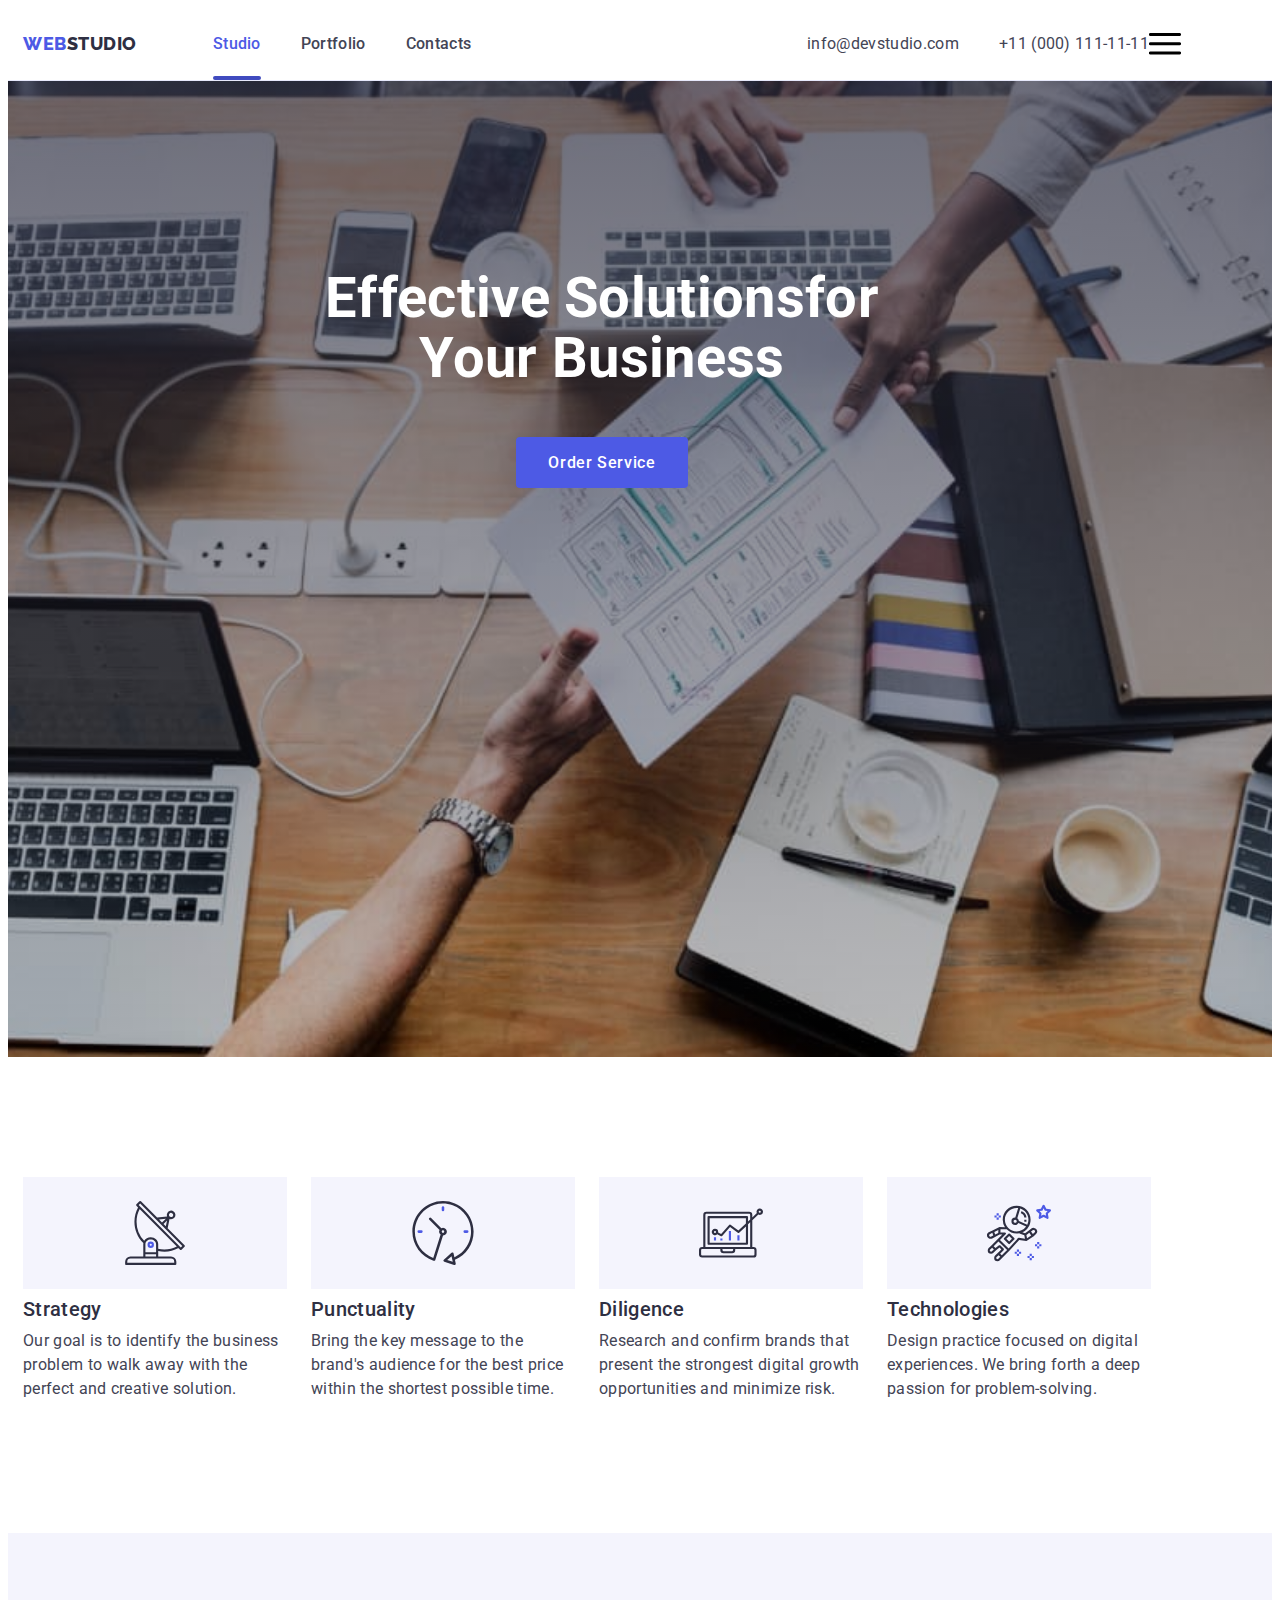
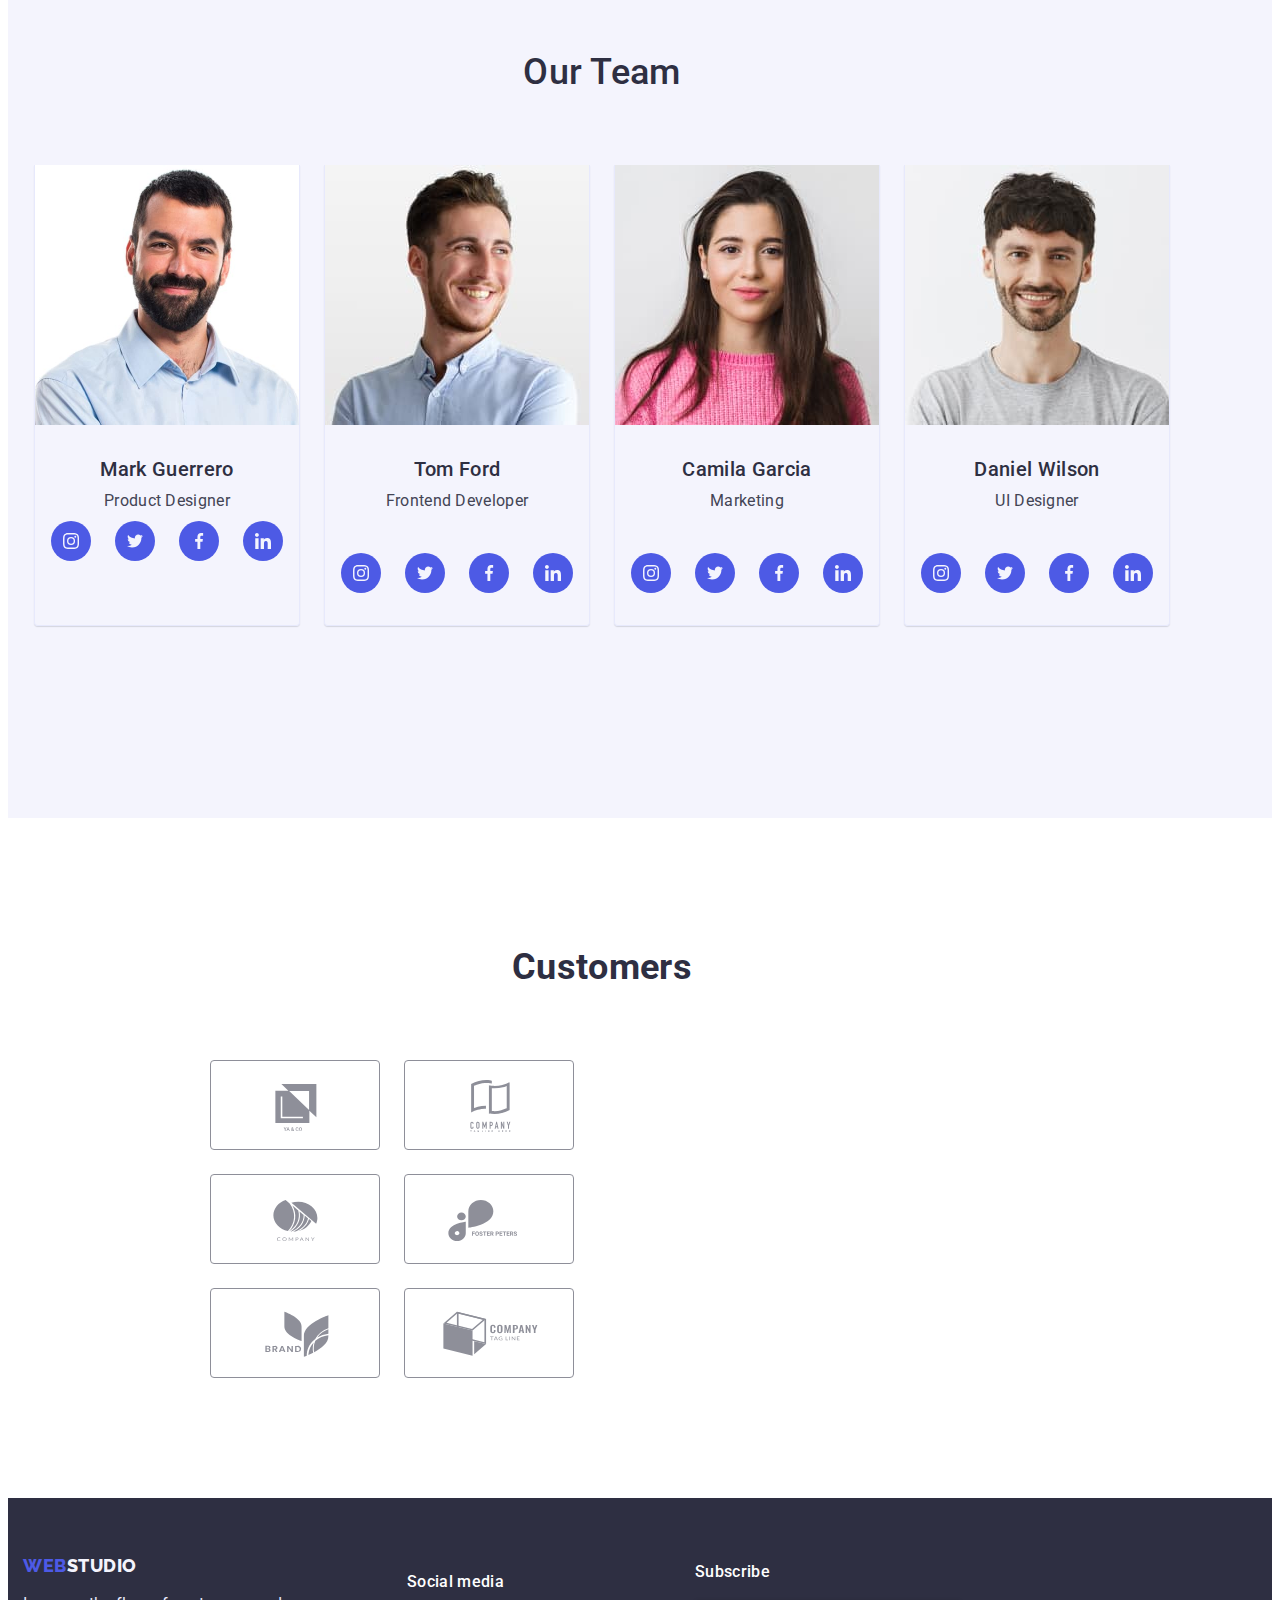
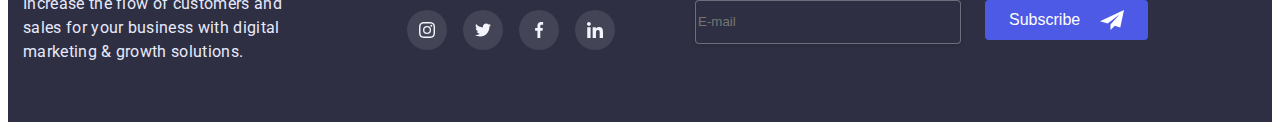
==== commit 7b9f802d: "Update index.html" ====
--- a/index.html
+++ b/index.html
@@ -31,13 +31,13 @@
            <li><a class="header-tel link" href="tel:+110001111111">+11 (000) 111-11-11</a></li>
         </ul>
         </div>
-        <button type="button" class="menu" data-mobilemenu-open>
+        <!-- <button type="button" class="menu" data-mobilemenu-open> -->
           <svg class="icon-menu-svg" width="32" height="22"> 
               <use href="./img/icons.svg#icon-charm_menu-hamburger-1"></use>
           </svg>
         </button>
   </div>
-  <div class="mob-menu is-hidden" data-mobilemenu>
+  <!-- <div class="mob-menu is-hidden" data-mobilemenu>
     <div class="container">
      <div class="mob-menu-top">
       <button type="button" class="menu-close" data-mobilemenu-close>
@@ -84,7 +84,7 @@
                       </a></li>
       </ul>
      </div>
-    </div> 
+    </div>  -->
     </div>
   </div>        
   </header>
@@ -92,7 +92,7 @@
     <section class="hero">
       <div class="container">
         <h1 class="hero-title">Effective Solutionsfor Your Business</h1>
-        <button type="button" class="hero-btn" data-modal-open>Order Service</button>
+        <button type="button" class="hero-btn" data-mobilemenu-open>Order Service</button>
       </div>
     </section> 
     <section class="purposes">
@@ -413,10 +413,10 @@
     </div>
     </div>
     </footer>
-  <div class="backdrop is-hidden" data-modal>
+  <div class="backdrop is-hidden" data-mobilemenu>
     <div class="modal">
       <form action="modal" class="modal-form">
-        <button type="button" class="modal-btn" data-modal-close></button>
+        <button type="button" class="modal-btn" data-mobilemenu-close></button>
         <svg class="modal-btn-svg" width="8" height="8"> 
               <use href="./img/icons.svg#icon-close-black-18dp-2-1-1"></use>
         </svg>
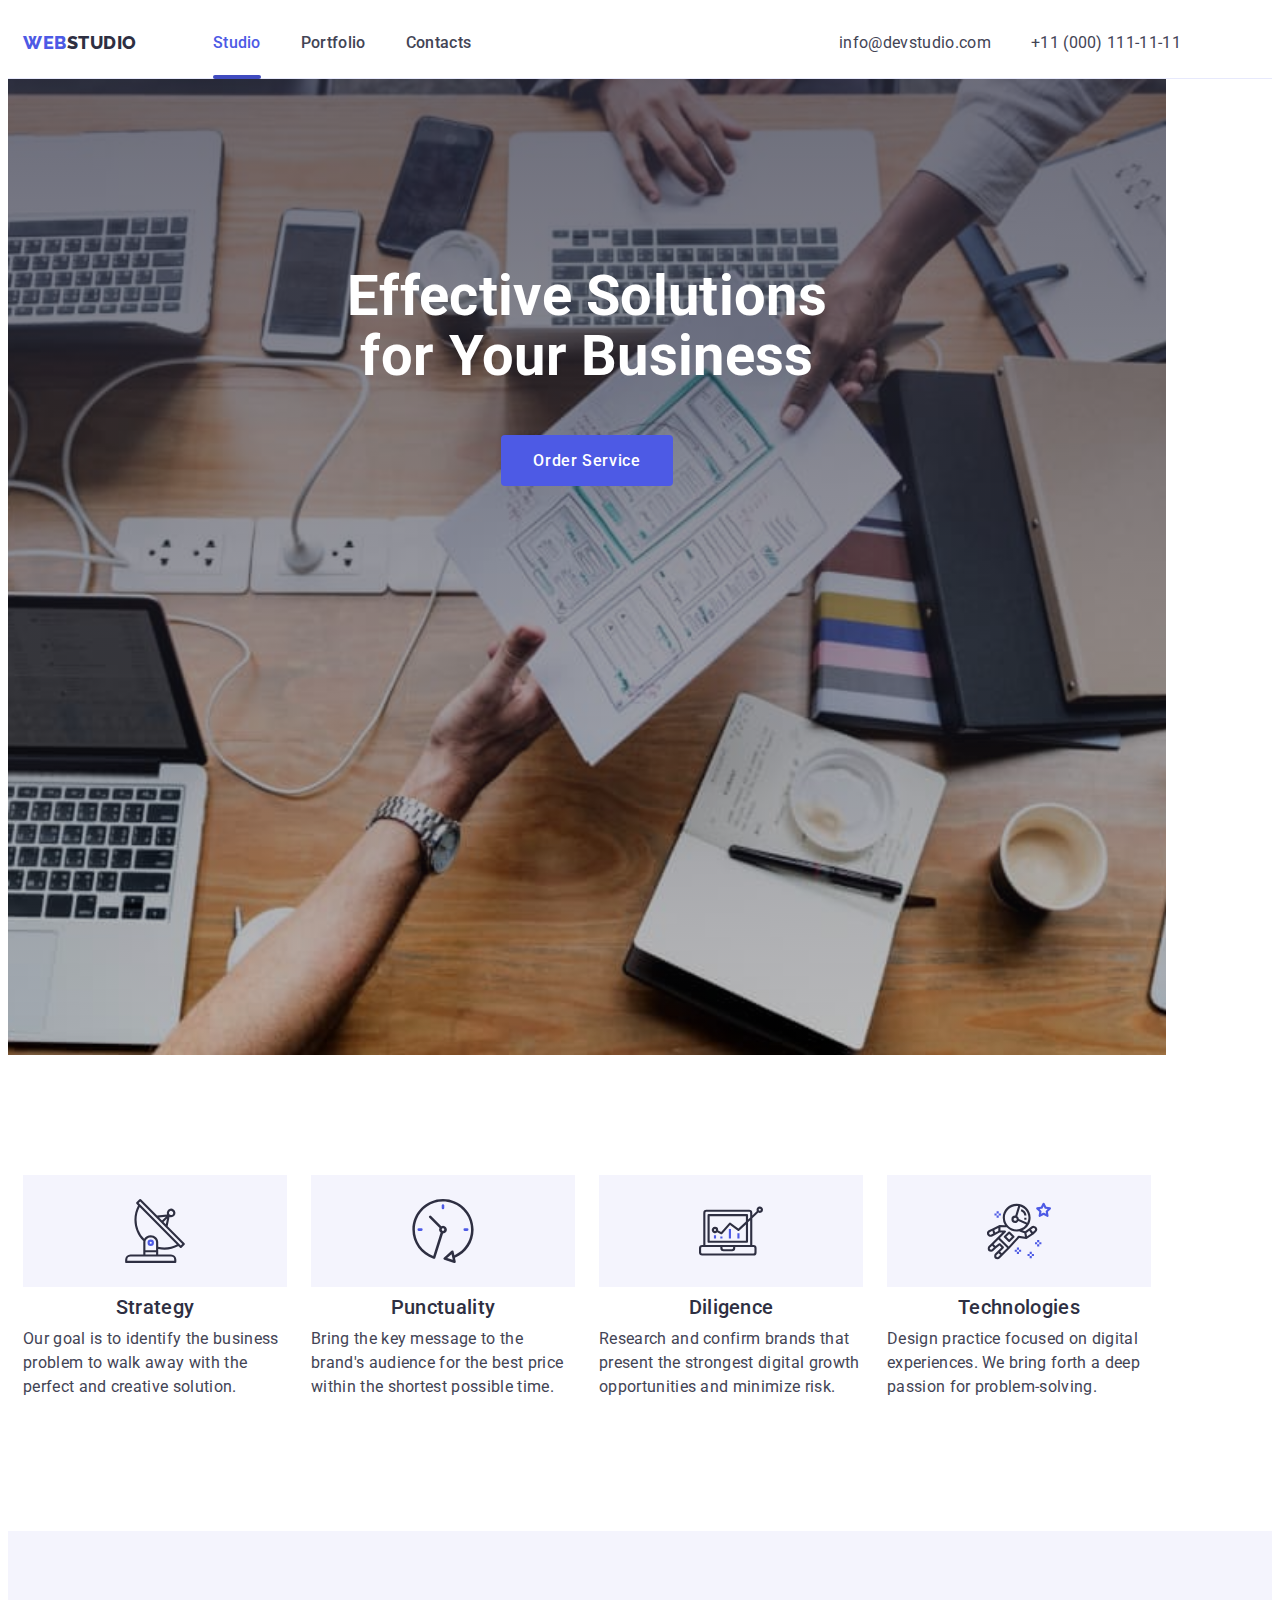
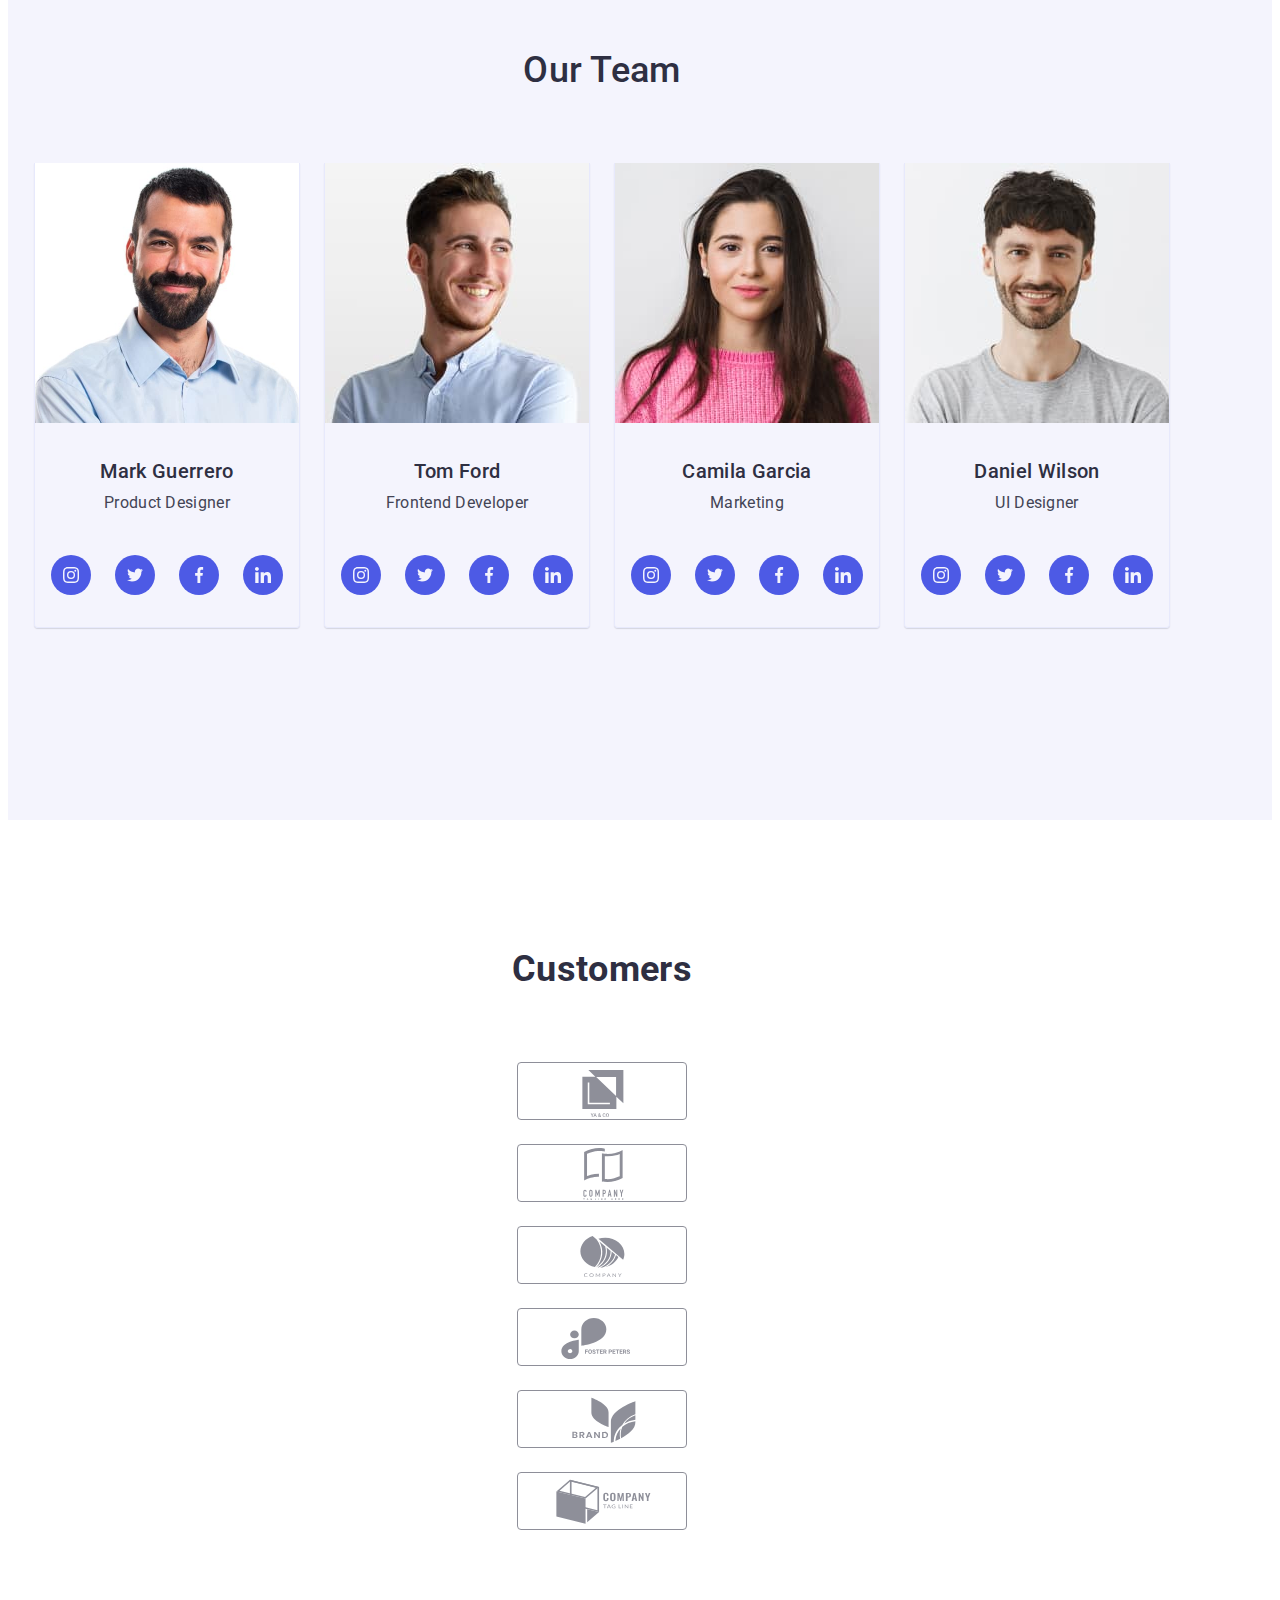
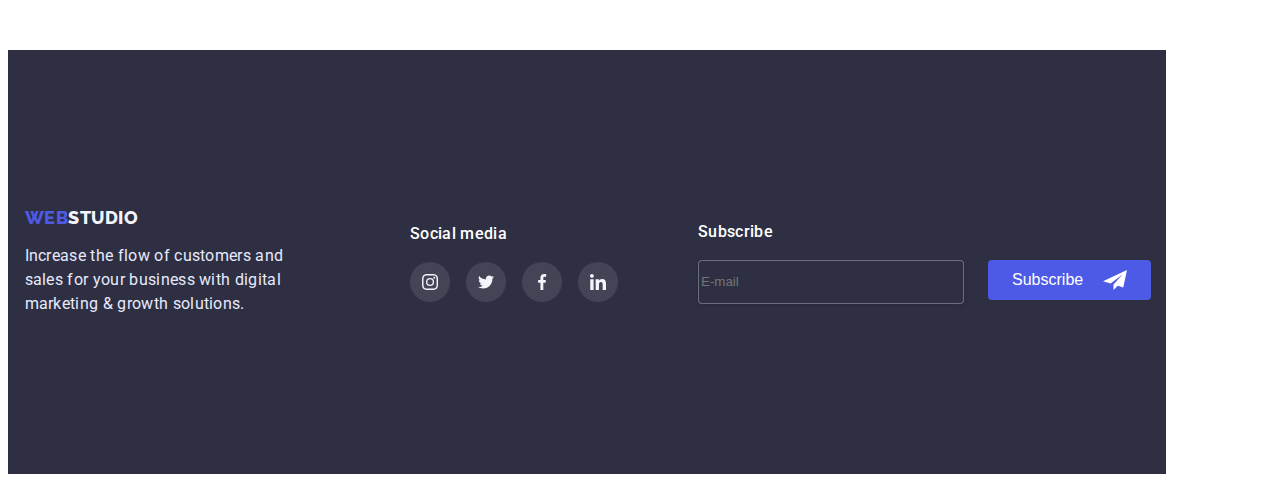
==== commit 7cb8ce2a: "Змінено планшетну версію" ====
--- a/index.html
+++ b/index.html
@@ -31,16 +31,16 @@
            <li><a class="header-tel link" href="tel:+110001111111">+11 (000) 111-11-11</a></li>
         </ul>
         </div>
-        <!-- <button type="button" class="menu" data-mobilemenu-open> -->
+        <button type="button" class="menu" data-menu-open>
           <svg class="icon-menu-svg" width="32" height="22"> 
               <use href="./img/icons.svg#icon-charm_menu-hamburger-1"></use>
           </svg>
         </button>
-  </div>
-  <!-- <div class="mob-menu is-hidden" data-mobilemenu>
+    </div>
+  <div class="mob-menu" data-menu>
     <div class="container">
      <div class="mob-menu-top">
-      <button type="button" class="menu-close" data-mobilemenu-close>
+      <button type="button" class="menu-close" data-menu-close>
           <svg class="icon-menu-close" width="8" height="8"> 
               <use href="./img/icons.svg#icon-close-black-18dp-2-1-2-1"></use>
           </svg>
@@ -84,15 +84,15 @@
                       </a></li>
       </ul>
      </div>
-    </div>  -->
+    </div> 
     </div>
   </div>        
   </header>
   <main>
     <section class="hero">
       <div class="container">
-        <h1 class="hero-title">Effective Solutionsfor Your Business</h1>
-        <button type="button" class="hero-btn" data-mobilemenu-open>Order Service</button>
+        <h1 class="hero-title">Effective Solutions for Your Business</h1>
+        <button type="button" class="hero-btn" data-modal-open>Order Service</button>
       </div>
     </section> 
     <section class="purposes">
@@ -174,7 +174,7 @@
                   <div class="team-abount">
                   <h3 class="title">Mark Guerrero</h3>
                   <p class="texte">Product Designer</p>
-                  <!-- </div> -->
+                  </div>
                   <ul class="team-icon list">
                     <li class="icon-team">
                       <a class="icon-link link" href="">
@@ -203,8 +203,7 @@
                       </a>
                     </li>
                   </ul>
-                  </div>
-                  <li class="team-foto">
+                    <li class="team-foto">
                   <img class="foto" srcset="./img/foto-img-2-1x.jpg 1x,./img/foto-img-2-2x.jpg 2x" src="./img/foto-img-2.jpg" alt="foto" width="264" height="260">
                   <div class="team-abount">
                   <h3 class="title">Tom Ford</h3>
@@ -413,10 +412,10 @@
     </div>
     </div>
     </footer>
-  <div class="backdrop is-hidden" data-mobilemenu>
+  <div class="backdrop is-hidden" data-modal>
     <div class="modal">
       <form action="modal" class="modal-form">
-        <button type="button" class="modal-btn" data-mobilemenu-close></button>
+        <button type="button" class="modal-btn" data-modal-close></button>
         <svg class="modal-btn-svg" width="8" height="8"> 
               <use href="./img/icons.svg#icon-close-black-18dp-2-1-1"></use>
         </svg>
@@ -445,7 +444,7 @@
           <div class="modal-contact-textarea">
             <label for="comment" class="modal-list">Comment</label>
               <textarea class="modal-textarea" name="comment" cols="30" rows="10" placeholder="Text input" id="comment"></textarea>
-          </div> -->
+          </div>
           <div class="conditions">
             <label  class="conditions-label" for="conditions">
             <input class="checkbox" type="checkbox" name="conditions" value="conditions" id="conditions">
@@ -461,6 +460,6 @@
     </div>
   </div>
   <script src="./js/modal.js"></script>
-  <script src="./js/mobilemenu.js"></script>
+  <script src="./js/menu.js"></script>
 </body>
 </html>--- a/css/mobile.css
+++ b/css/mobile.css
@@ -52,13 +52,51 @@
  
 }
 /* ------ HEADER-------*/
+.header{
+  width: 100%;
+}
+.main-nav{
+  max-height: 70px;
+  display: flex;
+  align-items: center;
+}
+.header-logo {
+padding-top: 24px;
+padding-bottom: 24px;
+
+flex-direction: row;
+font-family: 'Raleway',sans-serif;
+font-weight: 800;
+font-size: 18px;
+line-height: 1.17;
+display: flex;
+align-items: flex-start;
+letter-spacing: 0.03em;
+text-transform: uppercase;
+color: var(--logo-color);
+}
+.header-logo-span {
+font-family: 'Raleway';
+font-weight: 800;
+font-size: 18px;
+line-height: 1.17;
+display: flex;
+align-items: center;
+letter-spacing: 0.03em;
+text-transform: uppercase;
+color: var(--main-h-color);
+}
 .header-list{
   display: none;
 }
 .menu{
+  width: 32px;
+  height: 22px;
   padding: 0px;
   background-color: transparent;
   border: none;
+  cursor: pointer;
+  margin: 0 auto;
 }
 .icon-menu-svg{
   stroke: #000000;
@@ -71,6 +109,14 @@
   top: 0px;
   z-index: 1;
   padding: 40px;
+  opacity: 0;
+  visibility: hidden;
+  pointer-events: none;
+}
+.mob-menu.is-open{
+  opacity: 1;
+  visibility: visible;
+  pointer-events: auto;
 }
 .menu-close{
   border-radius: 50%;
@@ -82,7 +128,6 @@
   width: 24px;
   height: 24px;
   margin-left: auto;
-
 }
 .mob-menu > .container{
   height: 100%;
@@ -172,11 +217,13 @@
   text-align: center;
   padding-top: 112px; 
   padding-bottom: 112px;
-  
-  min-height: 428px;
+  max-width: 428px;
+  height: 432px;
+  
 }
 .hero-title {
   width: 318px;
+  
   display: inline-block;
   margin-bottom: 72px;
   align-items: center;
@@ -184,7 +231,6 @@
   line-height: 1.11;
   text-align: center;  
   color: var(--first-btn-color);
-  
 }
 .img{
   display: block;
@@ -216,6 +262,235 @@
   background-color: var(--present-btn);
   
 }
+/*------- MODAL-------- */
+.backdrop{
+  position: fixed;
+  top: 0px;
+  left: 0px;
+  overflow: auto;
+  width: 100%;
+  height: 100%;
+  background-color: rgba(46, 47, 66, 0.4);
+  transform: scale(1);
+  transition: transform 500ms cubic-bezier(0.4, 0, 0.2, 1),
+  opacity 500ms cubic-bezier(0.4, 0, 0.2, 1); 
+} 
+.backdrop.is-hidden{
+  opacity: 0;
+  pointer-events: none;
+  transform: scale(0,5);
+}
+.modal {
+  padding-left: 16px;
+  padding-right: 16px;
+  padding-top: 72px;
+  position: absolute;
+  top: 50%;
+  left: 30%;
+  transform: translate(-30%, -30%);
+  border-radius: 4px;
+  min-width: 392px;
+  min-height: 586px;
+  background-color: var(--modal-color);
+  transition: background-color 800ms cubic-bezier(0.4, 0, 0.2, 1);
+  margin: 0px auto; 
+  
+}
+.modal-btn{
+  position: absolute;
+  top: -48px;
+  right: 0px;
+  
+  display: block;
+  text-align: center;
+  
+  width: 24px;
+  height: 24px;
+  background-color: var(--footer-text-color);
+  border-radius: 50%;
+  border: none;
+  cursor: pointer;
+  color: var(--modal-btn);
+  transition: background-color 250ms cubic-bezier(0.4, 0, 0.2, 1),
+  fill 250ms cubic-bezier(0.4, 0, 0.2, 1);
+}
+.modal-btn:hover{
+  background-color: var(--present-btn);
+}
+.modal-btn:hover +.modal-btn-svg{
+  fill:var(--footer-text-color)
+}
+.modal-btn-svg{
+  top: -40px;
+  right: 8px;
+  position: absolute;
+  fill: var(--modal-btn); 
+}
+.modal-form{
+  position: fixed;
+  min-width: 360px;
+  
+}
+.modal-contact{
+  position: relative;
+  display: flex;
+  flex-direction: column;
+  margin-bottom: 8px;
+}
+.modal-contact-textarea{
+  display: flex;
+  flex-direction: column;
+  
+  margin-bottom: 16px;
+}
+.modal-form .modal-texte{
+  display: flex;
+  text-align: center;
+  
+  justify-content: center;
+}
+.modal-send {
+  width: 169px;
+  height: 56px;
+  padding: 16px 32px;
+  display: block;
+  text-align: center;
+  border-radius: 4px;
+  border: none;
+  margin: 0px auto;
+  font-family: Roboto;
+  font-weight: 500;
+  font-size: 16px;
+  line-height: 1.5;
+  color: var(--first-btn-color);
+  background-color: var(--logo-color);
+  transition: background-color 250ms cubic-bezier(0.4, 0, 0.2, 1);
+}
+.modal-send:hover,
+.modal-send:focus{
+  background-color: var(--present-btn);
+  
+}
+.modal-texte{
+  display: inline-block;
+  
+  margin-bottom: 16px;
+  text-align: center;
+  font-weight: 500;
+  font-size: 16px;
+  line-height: 1.5;
+  text-align: center;  
+  color: var(--main-h-color);
+}
+.modal-list{
+  margin-bottom: 4px;
+  font-weight: 400;
+  font-size: 12px;
+  line-height: 1.33;
+  color: var(--icon-color);
+}
+.modal-contact input, textarea{
+ border: 1px solid rgba(33, 33, 33, 0.2);
+ border-radius: 4px;
+ min-height: 40px;
+ outline: none;
+}
+.modal-textarea{
+  padding-top: 8px;
+  padding-left: 16px;
+  
+  max-height: 120px;
+}
+.modal-contact textarea::placeholder{
+ font-weight: 400;
+ font-size: 12px;
+ line-height: 1.33;
+ color: rgba(117, 117, 117, 0.5);
+}
+.conditions input{
+  margin-right: 8px;
+}
+.conditions label{
+ display: flex;
+ margin-bottom: 24px;
+ font-weight: 400;
+ font-size: 12px;
+ line-height: 1.33;
+ color: #757575;
+}
+.conditions label .conditions-link{
+ font-weight: 400;
+ font-size: 12px;
+ line-height: 1.33;
+ color: var(--logo-color); 
+}
+.conditions-link{
+  padding-left: 2px;
+}
+.conditions-link::after{
+  content: "";
+  
+  bottom: 0px;
+  top: 0px;
+  display: block;
+  width: 100%;
+  height: 1px;
+  background-color: var(--logo-color);
+}
+.conditions{
+  display: flex;
+  align-items: flex-start;
+    
+  position: relative; 
+}
+.modal-icon-svg{
+  position: absolute;
+  bottom: 11px;
+  left: 16px;
+  fill: var(--main-h-color);
+}
+.modal-input:focus +.modal-icon-svg{
+  fill: var(--present-btn);
+}
+.modal-input:focus{
+  border: 1px solid var(--present-btn)
+}
+.modal-textarea:focus{
+  border: 1px solid var(--present-btn)
+}
+.modal-input{
+  padding-left: 40px;
+}
+.icon{
+  display: inherit;
+  width: 16px;
+  height: 16px;
+  border: 1.25px solid var(--main-h-color);
+  border-radius: 2px;
+  margin-right: 8px;
+  align-items: flex-start;
+}
+.checkbox{
+  appearance: none;
+  -moz-appearance: none;
+  -webkit-appearance: none;
+}
+.checkbox:checked + .icon{
+  background-color: var(--present-btn);
+  border-color: var(--present-btn);
+  background-origin: border-box;
+}
+.checkbox:checked ~ .conditions-icon-svg{
+  opacity: 1;
+}
+.conditions-icon-svg{
+  position: absolute;
+  opacity: 0;
+  top: 20%;
+  left: 11px;
+  transform: translate(0%, -50%);
+  fill: var(--logo-span-footer);
+}
 /* ------PURPOSES------ */
 
 .purposes {
@@ -227,17 +502,20 @@
 .purposes-list{
   display: flex;
   flex-wrap: wrap;
-  gap: 24px;
+  
   
   margin-left: auto;
   margin-right: auto;
-  text-align: center;
+  
+  align-items: center;
+  flex-direction: column;
 }
 .purposes-item{
-  width: 264px;
+  width: 396px;
   margin-bottom: 72px;
   margin-right: 0px;
 }
+
 .purposes-item .title {
   margin-bottom: 8px;
   font-weight: 700;
@@ -247,6 +525,7 @@
   color: var(--main-h-color);
 }
 .purposes-item .texte {
+  
   font-weight: 500;
   font-size: 16px;
   line-height: 1.5;
@@ -290,7 +569,7 @@
   color: var(--main-h-color);
 }
 .team-foto{
-  width: 264px;
+  min-width: 264px;
   margin-bottom: 72px;
   border: 1px solid var(--footer-text-color);
   border-top: 0px;
@@ -346,7 +625,7 @@
 }  
 /* -----CUSTOMERS */
 .customers{
-  width: 100%;
+  /* width: 100%; */
   padding-top: 96px;
   padding-bottom: 96px;
 }
@@ -362,9 +641,14 @@
 .customers-list{
   display: flex;
   flex-wrap: wrap;
-  gap: 16px;
+  row-gap: 72px;
+  column-gap: 16px;
   align-items: center;
-
+  justify-content: center;
+  margin-left: auto;
+  margin-right: auto;
+  flex-direction: row; 
+  
 }
 
 .icon-customers{
@@ -373,7 +657,7 @@
   border-radius: 4px;
   border: 1px solid var(--icon-color);
   transition: border 250ms cubic-bezier(0.4, 0, 0.2, 1);
-  
+  flex-basis: 50%;
 }
 
 .icon-customers-link{
@@ -396,7 +680,7 @@
 .icon-customers-link:hover .icon-customers-svg,
 .icon-customers-link:focus .icon-customers-svg{
  fill: var(--present-btn);
-} */
+} 
 @media screen and (min-width: 480px){
   .icon-customers{
     flex-basis: 50%;
@@ -404,9 +688,7 @@
 }
 /* ----FOOTER------- */
 .footer {
-  display: block;
-  margin: 0 auto;
-  align-items: center;
+  width: 429px;
   padding-top: 96px;
   padding-bottom: 96px;
   background: var(--main-h-color); 
@@ -415,7 +697,8 @@
   /* padding-top: 100px;
   padding-bottom: 100px; */
   
-  display: block;
+  display: flex;
+  flex-direction: column;
   align-items: center;
   text-align: center;
   margin: 0 auto;
@@ -426,6 +709,8 @@
  display: inline-block;
  align-items: center;
  text-align: center;
+ justify-content: center;
+ margin: 0 auto;
 }
 .footer-logo {
 margin-bottom: 16px;
@@ -436,6 +721,7 @@
 line-height: 1.17;
 display: flex;
 align-items: center;
+justify-content: center;
 letter-spacing: 0.03em;
 text-transform: uppercase;
 color: var(--logo-color);
@@ -451,8 +737,8 @@
 color: var(--logo-span-footer);
 }
 .footer-title {
-  
-  width: 264px;
+  width: 268px;
+  text-align: start;
   font-weight: 400;
   font-size: 16px;
   line-height: var(--typical-lh);
--- a/css/tablet.css
+++ b/css/tablet.css
@@ -1,25 +1,15 @@
 @media screen and (min-width: 768px)  {
-  .container {
+.container {
   max-width: 768px;
   padding-left: 15px; 
   padding-right: 15px;
-    
-     
-  }
-  .header {
-  
-  max-height: 70px; 
-  border-bottom: 1px solid var(--footer-text-color);
 }
-.main-nav{
-  display: flex;
-  align-items: center;
-}
-
 .header-navigation {
  display: flex;
 }
-
+.menu{
+  display: none;
+}
 .header-logo {
 padding-top: 24px;
 padding-bottom: 24px;
@@ -143,52 +133,63 @@
   background-image:linear-gradient(rgba(46, 47, 66, 0.7),
   rgba(0, 0, 0, 0.25)),
   url(../img/people-office-tabl.jpg);
+  max-width: 768px;
+  height: 436px;
+}
+.hero-title {
+  width: 494px;
+  
+  display: inline-block;
+  margin-bottom: 40px;
+  align-items: center;
+  font-size: 56px;
+  line-height: 1.07;
+  text-align: center;  
+  color: var(--first-btn-color);
+}
+/*------- MODAL-------- */
+.modal{
+  padding-left: 23px;
+  padding-right: 25px;
+  min-width: 408px;
+  top: 40%;
+  left: 40%;
+  transform: translate(-40%, -40%);
 }
 /* ---PURPOSES----- */
-.purposes {
-  padding-top: 96px;
-  padding-bottom: 96px;
-}
 .purposes-list{
-  display: flex;
+  flex-direction: row;
+  column-gap: 24px;
 }
 .purposes-item{
   width: 356px;
-  margin-bottom: 72px;
 }
-.purposes-icon{
- display: none;
-}
-.purposes-item .title {
-  margin-bottom: 8px;
-  font-weight: 500;
-  font-size: 20px;
-  line-height: 1.2;
-  text-align: start;
-  color: var(--main-h-color);
-}
-.purposes-item .texte {
-  
-  font-weight: 400;
-  font-size: 16px;
-  line-height:var(--typical-lh);
-  text-align: start;
-  color: var(--main-text-color);
-}
+
 .team-list{
-  gap: 24px;
+  column-gap: 24px;
+  row-gap: 64px;
 }
 .customers-list{
- max-width: 552px;
- flex-basis: calc((100%-48)/3);
- row-gap: 72px;
+ display: flex;
+ flex-wrap: wrap;
+ 
+ 
+ flex-direction: row;
  column-gap: 24px;
- margin-left: 93px;
+ 
+}
+/* ----FOOTER------- */
+.footer{
+ width: 768px;
 }
 .footer-social{
+  flex-direction: row;
   text-align: start;
   margin-left: 93px;
   display: flex;
+}
+.footer-logo {
+  justify-content: start;
 }
 .social{
   
--- a/css/desktop.css
+++ b/css/desktop.css
@@ -7,7 +7,7 @@
  /* outline: 1px solid red; */
  
 }
-/* busines */
+
 
 /* ---------HEADER-------- */
 .header {
@@ -144,21 +144,18 @@
 }
 /* ---------HERO-------- */
 .hero {
-  background-color: #2E2F42;
+  
   background-image:linear-gradient(rgba(46, 47, 66, 0.7),
   rgba(0, 0, 0, 0.25)),
   url(../img/people-office.jpg);
-  background-repeat: no-repeat;
-  background-position: center;
-  background-size: cover;
-  text-align: center;
+  
   padding-top: 188px; 
   padding-bottom: 188px; 
-  
+  max-width: 1158px;
   min-height: 600px;
 }
 .hero-title {
-  width: 571px;
+  width: 494px;
   display: inline-block;
   margin-bottom: 48px;
   align-items: center;
@@ -232,29 +229,7 @@
   justify-content: center;
   align-items: center; 
 }
-/* .purposes-item::before {
-  display: block;
-  content:"";
-  height: 112px;
-  outline: 1px solid red;
-  background-image: url(../img/icons.svg#icon-antenna-1-1);
-  background-size: contain;
-  background-repeat: no-repeat;
-  background-position: center;
-  background-color: var(--logo-span-footer);
-}
-.purposes-item:nth-child(1)::before{
-  background-image: url(../img/antenna\ 1.svg);
-}
-.purposes-item:nth-child(1)::before{
-  background-image: url(../img/icons.svg#icon-Logo-5);
-}
-.purposes-item:nth-child(1)::before{
-  background-image: url(../img/icons.svg#icon-diagram-1);
-}
-.purposes-item:nth-child(1)::before{
-  background-image: url(../img/icons.svg#icon-astronaut-1);
-} */
+
 
 .purposes-item:nth-child(4n) {
   margin-right: 0px;
@@ -373,8 +348,7 @@
 .icon-link:hover{
   background-color: var(--present-btn);
 }
-.link {
-}
+/* -----CUSTOMERS------ */
 .customers{
   padding-top: 130px;
   padding-bottom: 120px;
@@ -389,17 +363,12 @@
   color: var(--main-h-color);
 }
 .customers-list{
-  display: flex;
-  justify-content: center;
+  flex-wrap: nowrap;
+  flex-direction: column;
+  
   gap: 24px;
-}
-.icon-customers{
-  width: 168px;
-  height: 88px;
-  border-radius: 4px;
-  border: 1px solid var(--icon-color);
-  transition: border 250ms cubic-bezier(0.4, 0, 0.2, 1);
-  
+  margin-left: 0px;
+  margin-right: 0px;
 }
 .icon-customers-link{
   width: 100%;
@@ -425,142 +394,34 @@
 
 /* ---------FOOTER-------- */
 .footer {
-  background: var(--main-h-color); 
-  padding-top: 0;
-  padding-bottom: 0;
+  width: 1158px;
+  padding-top: 100px;
+  padding-bottom: 100px;
 }
 .footer-social{
-  /* padding-top: 100px;
-  padding-bottom: 100px; */
-  
-  display: flex;
+  flex-direction: row;
+  margin-left: 0px;
+}
+.footer-logo {
   justify-content: start;
-  margin: 0 auto;
-  background: var(--main-h-color); 
-  margin: 0px;
-}
-.logo-footer{
- display: inline-block;
- align-items: center;
-}
-.footer-logo {
-margin-bottom: 16px;
-
-font-family: 'Raleway', sans-serif;
-font-weight: 800;
-font-size: 18px;
-line-height: 1.17;
-display: flex;
-align-items: center;
-letter-spacing: 0.03em;
-text-transform: uppercase;
-color: var(--logo-color);
-}
-.footer-logo-span {
-font-family: 'Raleway', sans-serif;
-font-weight: 800;
-font-size: 18px;
-line-height: 1.17;
-
-letter-spacing: 0.03em;
-text-transform: uppercase;
-color: var(--logo-span-footer);
 }
 .footer-title {
-  
   width: 264px;
-  font-weight: 400;
-  font-size: 16px;
-  line-height: var(--typical-lh);
-  letter-spacing: 0.02em;
-  color:var(--footer-text-color);
-  text-align: start;
 }
 .social {
  display: block;
  padding-left: 120px;
 }
-.social-title{
-  margin-bottom: 16px;
-  text-align: start;
-  font-weight: 500;
-  font-size: 16px;
-  line-height: 1.5;
-  color: var(--first-btn-color);
-}
-.social-icon{
- display: flex;
- gap: 16px;
-}
-.icon-social{
-  width: 40px;
-  height: 40px;
-}
-.icon-social-link{
-  width: 100%;
-  height: 100%;
-  background-color: var(--main-text-color);
-  display: flex;
-  border-radius: 50%;
-  justify-content: center;
-  align-items: center;
-  transition: background-color 250ms cubic-bezier(0.4, 0, 0.2, 1); 
-}
-.icon-social-link:hover,
-.icon-social-link:focus{
-  background-color: var(--icon-hover);
-}
 .subscribe-form {
-  display: block;
-  width: 453px;
-  min-height: 80px;  
   margin-left: 80px;
 }
 .subscribe-email-btn{
   display: flex;
-  position: relative;
 }
 .subscribe-input{
   margin-right: 24px;
   width: 264px;
-  height: 40px;
-  background-color: var(--main-h-color);
-  border: 1px solid rgba(255, 255, 255, 0.3);
-  border-radius: 4px;
-  box-shadow: 0px 1px 4px 0px rgba(0, 0, 0, 0.15);
-}
-
-.subscribe-btn{
-  width: 165px;
-  height: 40px;
-  text-align: start;
-  padding-left: 24px;
-  
-  display: block;
-  
-  border-radius: 4px;
-  border: none;
-  margin: 0 auto; 
-  font-weight: 500;
-  font-size: 16px;
-  line-height: 1.5;
-  color: var(--first-btn-color);
-  background-color: var(--logo-color);
-}
-.subscribe-icon-svg{
-  top: 8px;
-  right: 24px;
-  position: absolute;
-  fill: var(--first-btn-color);
-}
-.subscribe-form .texte{
-  font-family: Roboto;
-  font-weight: 500;
-  font-size: 16px;
-  line-height: 1.5;
-  color: var(--first-btn-color);
-  margin-bottom: 16px;
-  text-align: start;
+  margin-bottom: 0px;
 }
 /* MODAL */
 .backdrop{
@@ -790,120 +651,4 @@
   transform: translate(0%, -50%);
   fill: var(--logo-span-footer);
 }
-/* portfolio */
-.cards {
-  padding-top: 96px;
-  padding-bottom: 120px;
-  }
-.cards-btn {
-  display: flex;
-  border-radius: 4px;
-  justify-content: center;
-  margin-top: 0px;
-  margin-bottom: 72px;
-  gap: 24px;
-}
-.cards-btn .btn {
-  
-  padding: 12px 24px;
-  border: 1px solid var(--footer-text-color);
-  border-radius: 4px;
-  font-family: inherit;
-  font-weight: 500;
-  font-size: 16px;
-  line-height: var(--typical-lh);
-  text-align: center;
-  letter-spacing: 0.04em;
-  background-color: var(--logo-span-footer);
-  color: var(--logo-color); 
-  cursor: pointer;
-  transition: background-color 250ms cubic-bezier(0.4, 0, 0.2, 1),
-  color 250ms cubic-bezier(0.4, 0, 0.2, 1);
-}
-.cards-btn .btn:hover,
-.cards-btn .btn:focus{
-  background-color: var(--logo-color);
-  color: var(--first-btn-color);
-}
-.cards-list {
-  display: flex;
-  flex-wrap: wrap;
-  row-gap: 48px;
-  column-gap: 24px;
-}
-.foto{
-  display: block;
-}
-.foto-content{
-  position: relative;
-  overflow: hidden;
-}
-.foto-overley{
-  top: 0px;
-  left: 0px;
-  position: absolute;
-  width: 100%;
-  height: 100%;
-  background-color: var(--logo-color);
-  /* opacity: 0; */
-  transform: translateY(100%);
-  transition: transform 250ms cubic-bezier(0.4, 0, 0.2, 1); 
-}
-.foto-content:hover .foto-overley{
-  /* opacity: 1; */
-  
-}
-.cards-foto:hover .foto-overley{
-  transform: translateY(0);
-}
-.foto-texte{
-margin-top: 40px;
-margin-left: 32px;
-}
-.foto-texte .text {
-
-width: 296px; 
-font-weight: 400;
-font-size: 16px;
-line-height: 1.28;
-
-color: var(--logo-span-footer);
-}
-.cards-foto {
-  width: 360px;
-}
-.cards-foto:nth-child(3n) {
-  margin-right: 0px;
-}
-.cards-foto:nth-last-child(-n+3){
-  margin-bottom: 0px;
-}
-.cards-abount{
-  padding-top: 32px;
-  padding-bottom: 32px;
-  padding-left: 16px;
-  border: 0.5px solid var(--logo-span-footer);
-  border-top: 0px;
-  box-shadow: 0px 1px 6px  rgba(46, 47, 66, 0.08);
-  transition: box-shadow 250ms cubic-bezier(0.4, 0, 0.2, 1);
-}
-.cards-abount:hover,
-.cards-abount:focus{
-  box-shadow: 0px 2px 1px  rgba(46, 47, 66, 0.16);
-}
-.cards-list .title {
-  margin-bottom: 8px;
-
-  font-weight: 500;
-  font-size: 20px;
-  line-height: 1.2;
-  letter-spacing: 0.02em;
-  color: var(--main-h-color);
-}
-.cards-list .texte {
-font-size: 16px;
-line-height: var(--typical-lh);
-letter-spacing: 0.02em;
-color: var(--main-text-color);
-}
-}
+}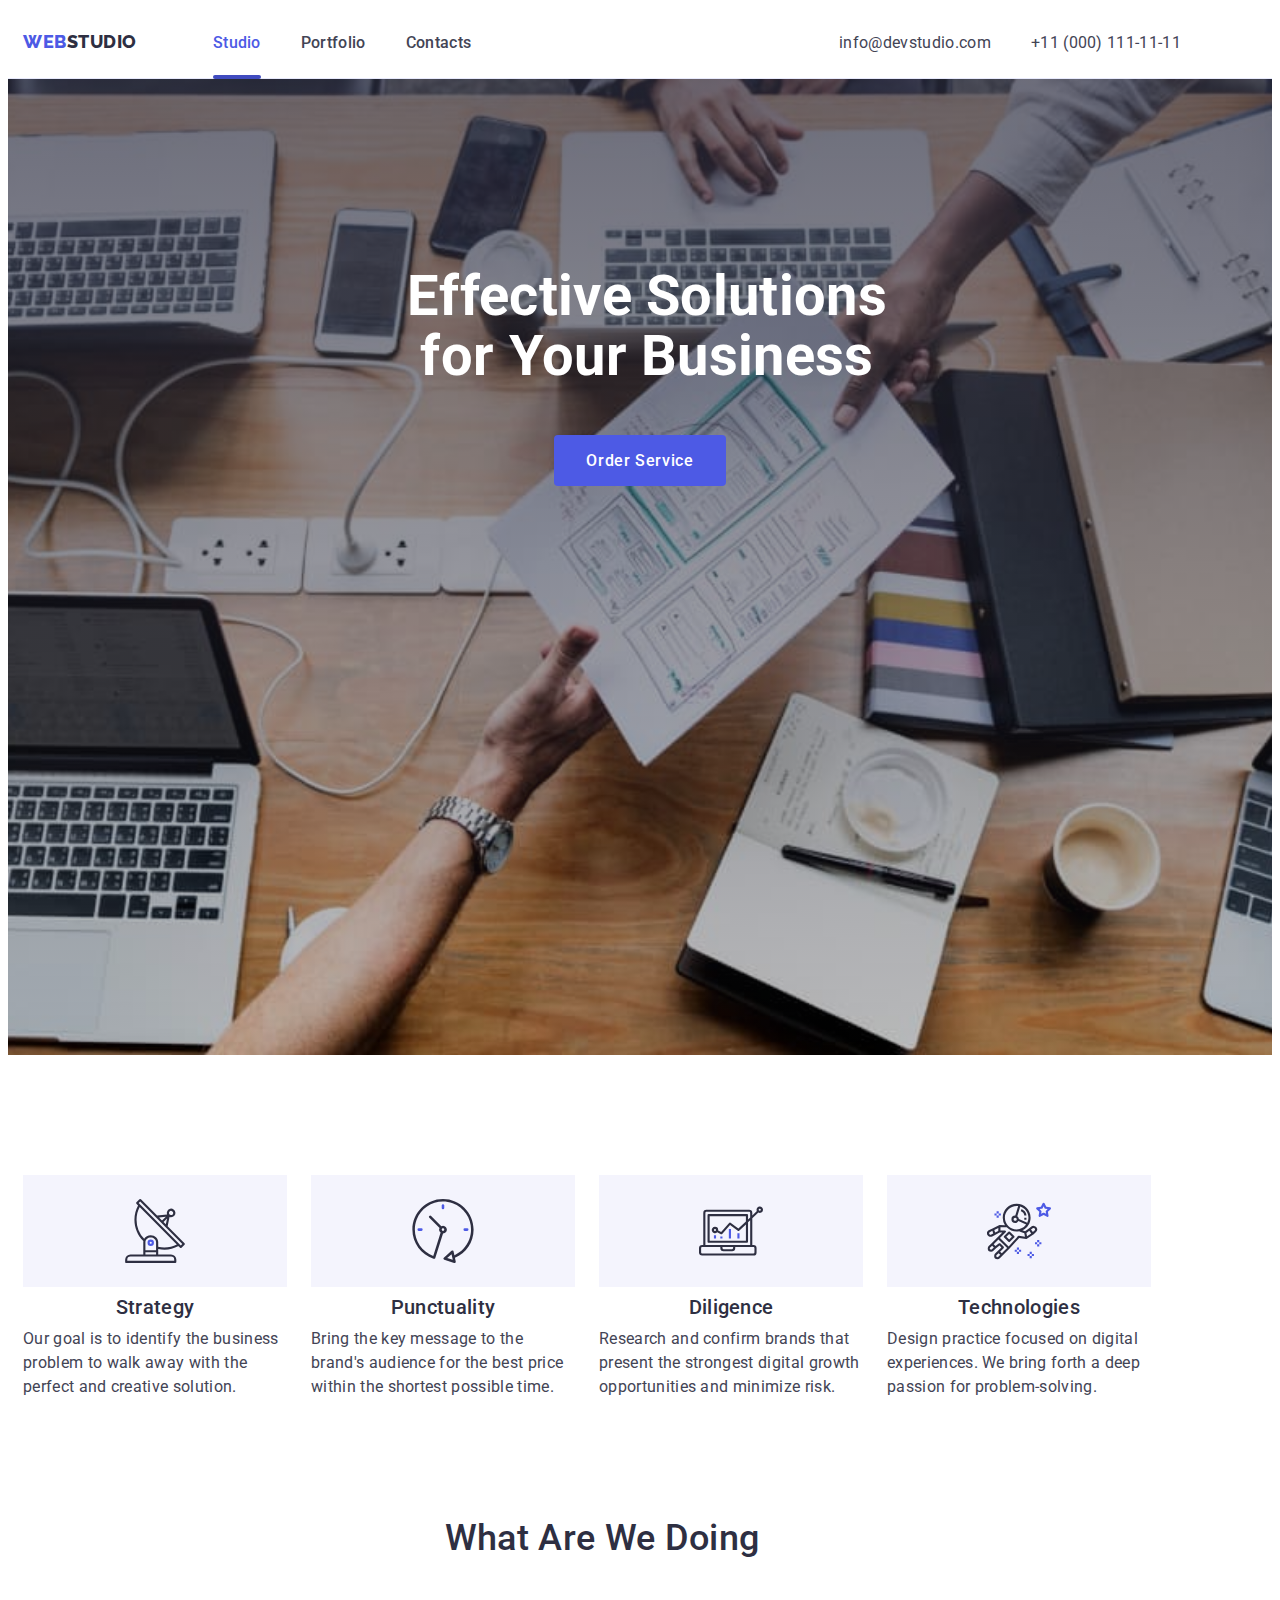
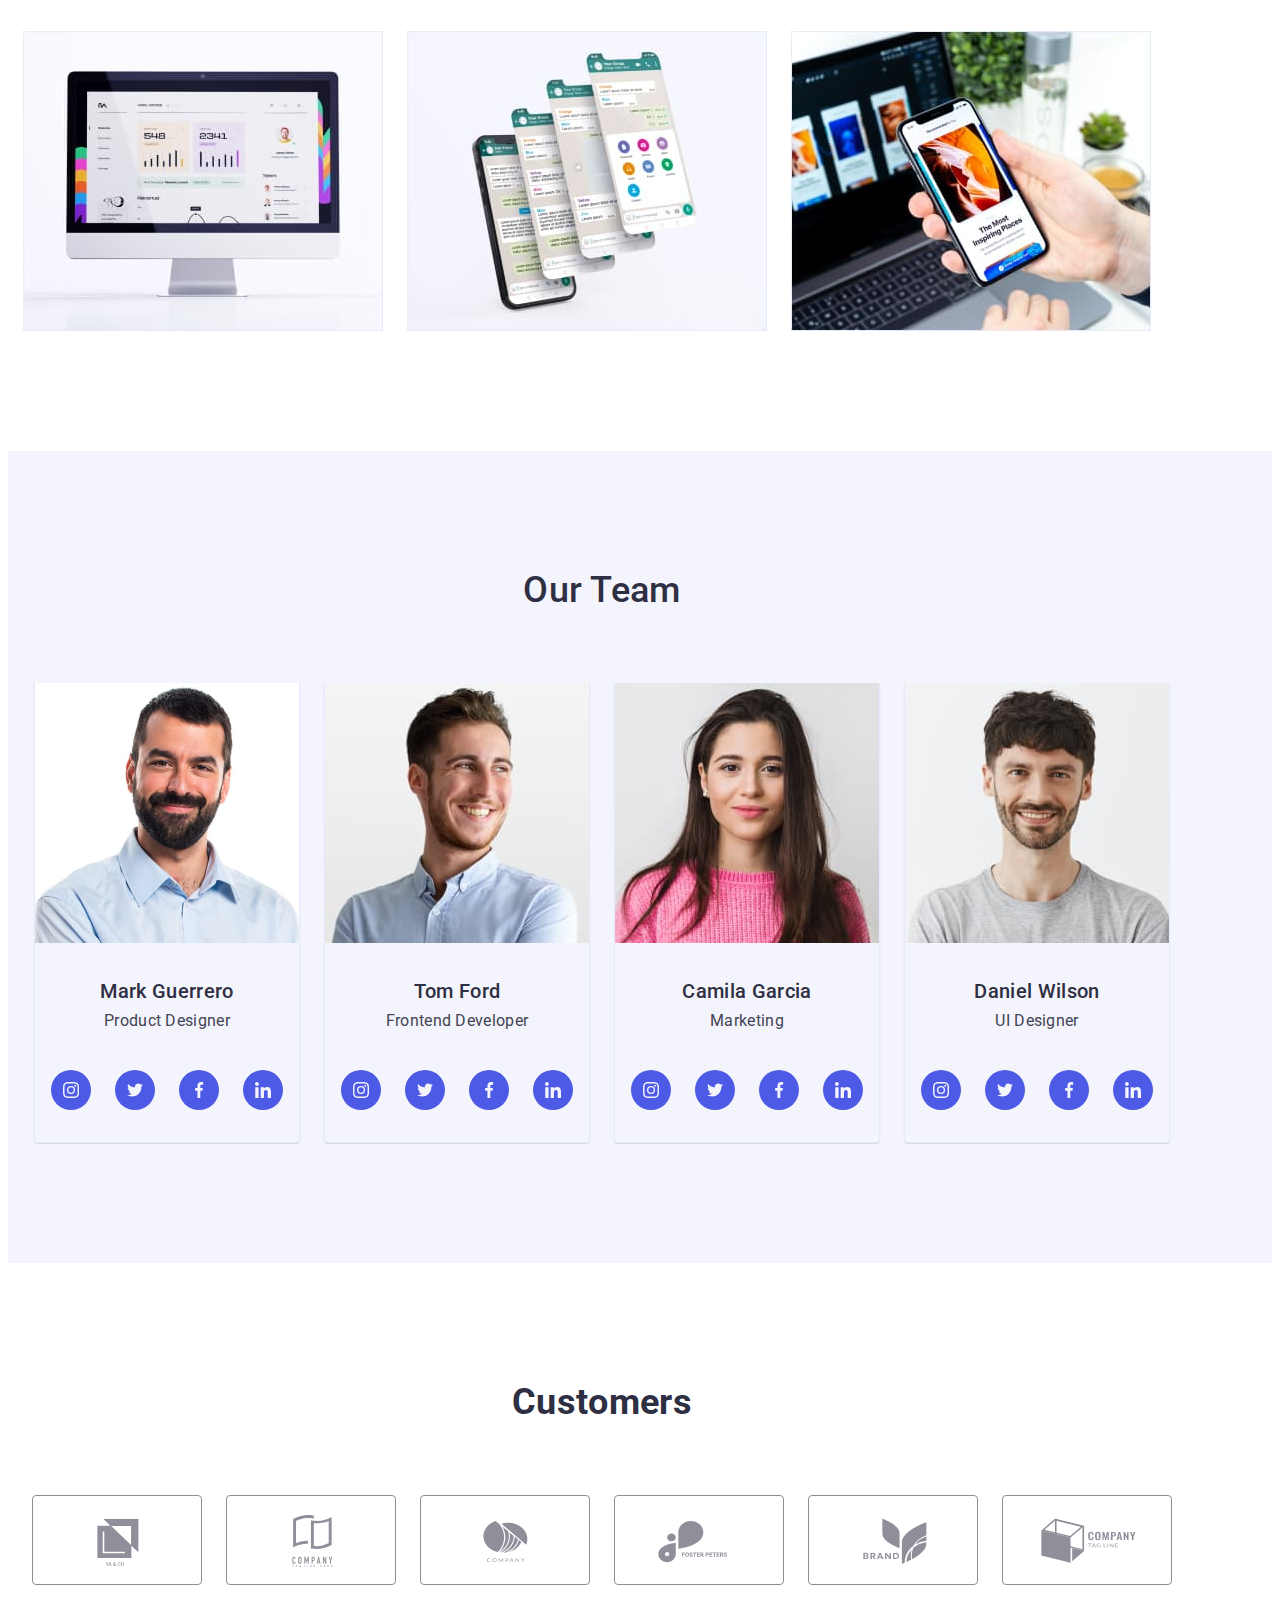
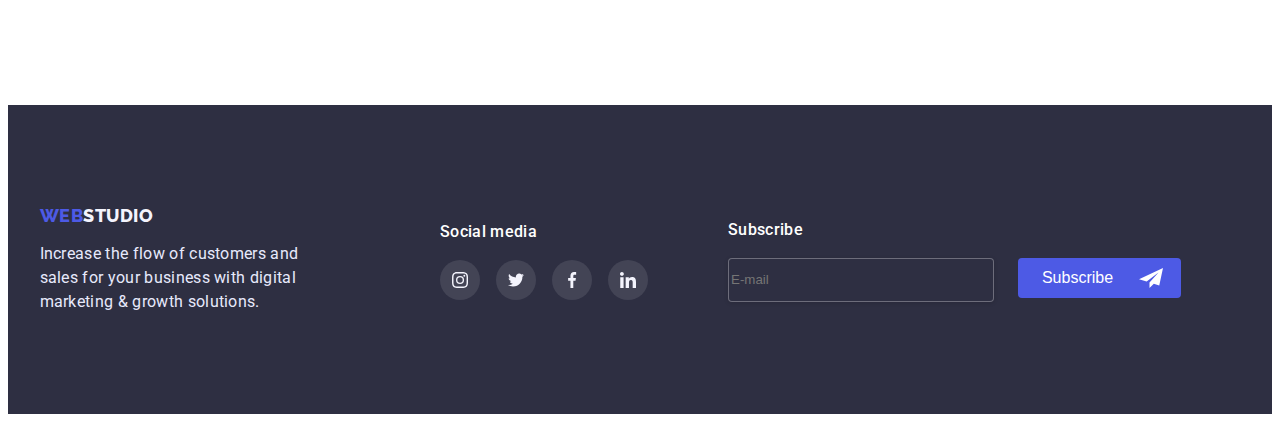
==== commit 86295242: "Додано з файли css" ====
--- a/index.html
+++ b/index.html
@@ -26,7 +26,7 @@
         </ul>
     </nav>
         <div class="header-list-link">        
-        <ul class="header-list list">
+        <ul class="header-list-link list">
            <li><a class="header-mail link" href="mailto:info@devstudio.com">info@devstudio.com</a></li>
            <li><a class="header-tel link" href="tel:+110001111111">+11 (000) 111-11-11</a></li>
         </ul>
@@ -403,10 +403,11 @@
            <label for="email" class="subscribe-label"></label>
            <div class="subscribe-email-btn">
              <input class="subscribe-input" type="email" name="email" id="email" placeholder="E-mail">
-             <button type="submit" class="subscribe-btn">Subscribe</button>
+             <button type="submit" class="subscribe-btn">Subscribe
              <svg class="subscribe-icon-svg" width="24" height="24"> 
                         <use href="./img/icons.svg#icon-Frame-3-1"></use>
              </svg>
+             </button>
            </div>
        </form>
     </div>
--- a/css/mobile.css
+++ b/css/mobile.css
@@ -38,19 +38,25 @@
 .link {
   text-decoration: none;
 }
+.img{
+  display: block;
+  min-width: 100%;
+  height: auto;
+}
 .header-link.current{
   color: var(--logo-color);
 }
 
 .container{
- 
- max-width: 429px;
  padding-left: 15px; 
  padding-right: 15px;
- /* margin-left: auto;
- margin-right: auto; */
- 
-}
+}
+@media screen and (min-width: 480px){
+ .container{
+  max-width: 428px;
+ }
+}
+
 /* ------ HEADER-------*/
 .header{
   width: 100%;
@@ -59,6 +65,7 @@
   max-height: 70px;
   display: flex;
   align-items: center;
+  justify-content: space-between;
 }
 .header-logo {
 padding-top: 24px;
@@ -96,7 +103,7 @@
   background-color: transparent;
   border: none;
   cursor: pointer;
-  margin: 0 auto;
+  /* margin-left: auto; */
 }
 .icon-menu-svg{
   stroke: #000000;
@@ -113,7 +120,7 @@
   visibility: hidden;
   pointer-events: none;
 }
-.mob-menu.is-open{
+.mob-menu.is-open {
   opacity: 1;
   visibility: visible;
   pointer-events: auto;
@@ -217,10 +224,13 @@
   text-align: center;
   padding-top: 112px; 
   padding-bottom: 112px;
-  max-width: 428px;
+  
   height: 432px;
-  
-}
+}
+.hero > .container{
+  width: 480px;
+  margin: 0px auto;
+} 
 .hero-title {
   width: 318px;
   
@@ -229,7 +239,7 @@
   align-items: center;
   font-size: 36px;
   line-height: 1.11;
-  text-align: center;  
+  text-align: center;
   color: var(--first-btn-color);
 }
 .img{
@@ -492,21 +502,15 @@
   fill: var(--logo-span-footer);
 }
 /* ------PURPOSES------ */
-
 .purposes {
   padding-top: 96px;
   padding-bottom: 96px;
-  
-}
-
+}
 .purposes-list{
   display: flex;
   flex-wrap: wrap;
-  
-  
   margin-left: auto;
   margin-right: auto;
-  
   align-items: center;
   flex-direction: column;
 }
@@ -515,7 +519,6 @@
   margin-bottom: 72px;
   margin-right: 0px;
 }
-
 .purposes-item .title {
   margin-bottom: 8px;
   font-weight: 700;
@@ -525,7 +528,6 @@
   color: var(--main-h-color);
 }
 .purposes-item .texte {
-  
   font-weight: 500;
   font-size: 16px;
   line-height: 1.5;
@@ -535,15 +537,12 @@
   display: none;
 }
 /* ------ BUSSINES------*/
-.bussines {
-  display: none;
-}
+
 /*-------TEAM---------  */
 .team {
-  
   background-color: var(--logo-span-footer);
   padding-top: 96px;
-  padding-bottom: 56px;
+  padding-bottom: 128px;
 }
 .team-title{
   margin-bottom: 72px;
@@ -555,7 +554,7 @@
 }
 .team-list{
   display: flex;
-  flex-wrap: wrap;
+  
   justify-content: center;
   margin-left: auto;
   margin-right: auto;
@@ -573,7 +572,6 @@
   margin-bottom: 72px;
   border: 1px solid var(--footer-text-color);
   border-top: 0px;
-  
   border-bottom-left-radius: 4px;
   border-bottom-right-radius: 4px;
   box-shadow: 0px 1px 1px 0px rgba(46, 47, 66, 0.16);
@@ -593,7 +591,6 @@
 }
 .team-abount .texte {
   margin-bottom: 8px;
-
   font-weight: 400;
   font-size: 16px;
   line-height: 1.2;
@@ -623,16 +620,14 @@
 .icon-link:hover{
   background-color: var(--present-btn);
 }  
-/* -----CUSTOMERS */
+/* -----CUSTOMERS---------- */
 .customers{
-  /* width: 100%; */
   padding-top: 96px;
   padding-bottom: 96px;
 }
 .customers-title{
   margin-bottom: 72px;
   text-align: center;
-
   font-weight: 700;
   font-size: 36px;
   line-height: 1.11;
@@ -641,29 +636,20 @@
 .customers-list{
   display: flex;
   flex-wrap: wrap;
+  justify-content: center;
+  column-gap: 16px;
   row-gap: 72px;
-  column-gap: 16px;
-  align-items: center;
-  justify-content: center;
-  margin-left: auto;
-  margin-right: auto;
-  flex-direction: row; 
-  
-}
-
+}
 .icon-customers{
-  width: 168px;
+  width: 190px;
   height: 88px;
   border-radius: 4px;
   border: 1px solid var(--icon-color);
   transition: border 250ms cubic-bezier(0.4, 0, 0.2, 1);
-  flex-basis: 50%;
-}
-
+}
 .icon-customers-link{
   width: 100%;
   height: 100%;
-  
   display: flex;  
   justify-content: center;
   align-items: center; 
@@ -675,66 +661,58 @@
 }
 .icon-customers-svg{
   fill: var(--icon-color);
-  
 }
 .icon-customers-link:hover .icon-customers-svg,
 .icon-customers-link:focus .icon-customers-svg{
  fill: var(--present-btn);
-} 
-@media screen and (min-width: 480px){
-  .icon-customers{
-    flex-basis: 50%;
-  }
 }
 /* ----FOOTER------- */
 .footer {
-  width: 429px;
   padding-top: 96px;
   padding-bottom: 96px;
   background: var(--main-h-color); 
 }
+.footer > .container{
+  width: 480px;
+}
 .footer-social{
-  /* padding-top: 100px;
-  padding-bottom: 100px; */
-  
   display: flex;
   flex-direction: column;
   align-items: center;
   text-align: center;
-  margin: 0 auto;
+  /* margin: 0 auto; */
   background: var(--main-h-color); 
   
 }
 .logo-footer{
- display: inline-block;
- align-items: center;
- text-align: center;
- justify-content: center;
- margin: 0 auto;
+  display: inline-block;
+  align-items: center;
+  text-align: center;
+  justify-content: center;
+  
 }
 .footer-logo {
-margin-bottom: 16px;
-text-align: center;
-font-family: 'Raleway', sans-serif;
-font-weight: 800;
-font-size: 18px;
-line-height: 1.17;
-display: flex;
-align-items: center;
-justify-content: center;
-letter-spacing: 0.03em;
-text-transform: uppercase;
-color: var(--logo-color);
+  margin-bottom: 16px;
+  text-align: center;
+  font-family: 'Raleway', sans-serif;
+  font-weight: 800;
+  font-size: 18px;
+  line-height: 1.17;
+  display: flex;
+  align-items: center;
+  justify-content: center;
+  letter-spacing: 0.03em;
+  text-transform: uppercase;
+  color: var(--logo-color);
 }
 .footer-logo-span {
-font-family: 'Raleway', sans-serif;
-font-weight: 800;
-font-size: 18px;
-line-height: 1.17;
-
-letter-spacing: 0.03em;
-text-transform: uppercase;
-color: var(--logo-span-footer);
+  font-family: 'Raleway', sans-serif;
+  font-weight: 800;
+  font-size: 18px;
+  line-height: 1.17;
+  letter-spacing: 0.03em;
+  text-transform: uppercase;
+  color: var(--logo-span-footer);
 }
 .footer-title {
   width: 268px;
@@ -746,14 +724,12 @@
   color:var(--footer-text-color);
 }
 .social {
- display: block;
- /* padding-left: 120px; */
- margin-top: 72px;
- margin-bottom: 72px;
+  display: block;
+  /* margin-top: 72px;
+  margin-bottom: 72px; */
 }
 .social-title{
   margin-bottom: 16px;
-
   font-weight: 500;
   font-size: 16px;
   line-height: 1.5;
@@ -786,13 +762,11 @@
   display: block;
   width: 453px;
   min-height: 80px;  
-  /* margin-left: 80px; */
 }
 .subscribe-email-btn{
   display: inline-block;
-  position: relative;
-}
-
+  /* position: relative; */
+}
 .subscribe-input{
   margin-bottom: 16px;
   width: 396px;
@@ -802,18 +776,18 @@
   border-radius: 4px;
   box-shadow: 0px 1px 4px 0px rgba(0, 0, 0, 0.15);
 }
-
 .subscribe-btn{
   width: 165px;
   height: 40px;
   text-align: start;
   padding-left: 24px;
-  
-  display: block;
-  
+  padding-right: 18px;
+  display: flex;
   border-radius: 4px;
   border: none;
   margin: 0 auto; 
+  justify-content: space-between;
+  align-items: center;
   font-weight: 500;
   font-size: 16px;
   line-height: 1.5;
@@ -821,10 +795,11 @@
   background-color: var(--logo-color);
 }
 .subscribe-icon-svg{
-  top: 8px;
-  right: 24px;
-  position: absolute;
+  /* top: 8px;
+  right: 24px; */
+  /* position: absolute; */
   fill: var(--first-btn-color);
+  /* padding-right: 8px; */
 }
 .subscribe-form .texte{
   font-family: Roboto;
@@ -833,4 +808,30 @@
   line-height: 1.5;
   color: var(--first-btn-color);
   margin-bottom: 16px;
+}
+@media screen and (max-width: 767px){
+.team-foto:nth-child(4){
+  margin-bottom: 0px;
+}
+.purposes-item:nth-child(4){
+  margin-bottom: 0px;
+}
+.logo-footer{
+ margin: 0 auto;
+}
+.header-tel{
+  display: none;
+}
+.header-mail{
+  display: none; 
+}
+
+}
+@media screen and (max-width: 1199px){
+.team-list{
+ flex-wrap: wrap;
+}
+.bussines {
+  display: none;
+}
 }--- a/css/tablet.css
+++ b/css/tablet.css
@@ -1,8 +1,6 @@
 @media screen and (min-width: 768px)  {
 .container {
-  max-width: 768px;
-  padding-left: 15px; 
-  padding-right: 15px;
+  max-width: 766px;
 }
 .header-navigation {
  display: flex;
@@ -11,40 +9,14 @@
   display: none;
 }
 .header-logo {
-padding-top: 24px;
-padding-bottom: 24px;
 margin-right: 76px;
-
-font-family: 'Raleway',sans-serif;
-font-weight: 800;
-font-size: 18px;
-line-height: 1.33;
-display: flex;
-align-items: center;
-letter-spacing: 0.03em;
-text-transform: uppercase;
-color: var(--logo-color);
-}
-.header-logo-span {
-
-font-family: 'Raleway';
-font-weight: 800;
-font-size: 18px;
-line-height: 1.33;
-display: flex;
-align-items: center;
-letter-spacing: 0.03em;
-text-transform: uppercase;
-color: var(--main-h-color);
 }
 .header-list{
   display: flex;
-  
-  
 }
 .header-item +.header-item{
   margin-left: 40px;
- } 
+} 
 .header-item {
   font-weight: 500;
   font-size: 16px;
@@ -63,13 +35,10 @@
   display: block;
   padding-top: 24px;
   padding-bottom: 24px;
-  /* position: relative; */
-
   font-size: 16px;
   line-height: var(--typical-lh);
   color: var(--main-text-color);
   transition: color 250ms cubic-bezier(0.4, 0, 0.2, 1);
-  
 }
 .header-link.current{
   color: var(--logo-color);
@@ -85,7 +54,6 @@
   background-color: var(--present-btn);
   position: absolute;
   bottom: 0px;
-  /* opacity: 0; */
   border-radius: 2px;
   transition: opacity 250ms cubic-bezier(0.4, 0, 0.2, 1);
 }
@@ -100,11 +68,10 @@
 .header-mail{
   display: block;
   padding-top: 24px;
-  padding-bottom: 24px;
+  
   position: relative;
-
-  font-size: 16px;
-  line-height: var(--typical-lh);
+  margin-left: auto;
+  
   color: var(--main-text-color);
   transition: color 250ms cubic-bezier(0.4, 0, 0.2, 1);
 }
@@ -112,15 +79,12 @@
 .header-mail:focus{
   color: var(--logo-color); 
 }
-
 .header-tel {
   display: block;
-  margin-left: 40px;
-  padding-top: 24px;
-  padding-bottom: 24px;
-
-  font-size: 16px;
-  line-height: var(--typical-lh);
+  /* margin-left: 40px; */
+  padding-top: 4px;
+  /* padding-bottom: 24px; */
+  
   color: var(--main-text-color);
   transition: color 250ms cubic-bezier(0.4, 0, 0.2, 1);
 }
@@ -138,14 +102,10 @@
 }
 .hero-title {
   width: 494px;
-  
-  display: inline-block;
   margin-bottom: 40px;
-  align-items: center;
   font-size: 56px;
   line-height: 1.07;
   text-align: center;  
-  color: var(--first-btn-color);
 }
 /*------- MODAL-------- */
 .modal{
@@ -164,35 +124,62 @@
 .purposes-item{
   width: 356px;
 }
-
+/*-------TEAM---------  */
+.team{
+  padding-bottom: 104px;
+}
 .team-list{
   column-gap: 24px;
   row-gap: 64px;
 }
+/* -----CUSTOMERS---------- */
 .customers-list{
- display: flex;
- flex-wrap: wrap;
- 
- 
- flex-direction: row;
- column-gap: 24px;
- 
+  column-gap: 24px;
+}
+.icon-customers{
+  width: 168px;
 }
 /* ----FOOTER------- */
-.footer{
- width: 768px;
+.footer > .container{
+  width: 768px;
 }
 .footer-social{
   flex-direction: row;
   text-align: start;
   margin-left: 93px;
+}
+}
+@media screen and (max-width: 1199px){
+.header-list-link{
   display: flex;
+  flex-direction: column;
+}
+.header-mail{
+  font-size: 12px;
+  line-height: 1.33;
+  
+}
+.header-tel{
+  font-size: 12px;
+  line-height: 1.33;
+}
+
+.footer-social{
+  flex-wrap: wrap;
 }
 .footer-logo {
   justify-content: start;
 }
+.logo-footer{
+  margin-bottom: 72px;
+}
 .social{
-  
+  margin-left: 24px;
+  padding-bottom: 100px;
 }
+.subscribe-input{
+  width: 264px;
 }
 
+}
+
--- a/css/desktop.css
+++ b/css/desktop.css
@@ -11,112 +11,21 @@
 
 /* ---------HEADER-------- */
 .header {
-  
   max-height: 72px; 
   border-bottom: 1px solid var(--footer-text-color);
 }
-.main-nav{
-  display: flex;
-  align-items: center;
-}
-
-.header-navigation {
- display: flex;
-}
-
-.header-logo {
-padding-top: 24px;
-padding-bottom: 24px;
-margin-right: 76px;
-
-font-family: 'Raleway',sans-serif;
-font-weight: 800;
-font-size: 18px;
-line-height: 1.33;
-display: flex;
-align-items: center;
-letter-spacing: 0.03em;
-text-transform: uppercase;
-color: var(--logo-color);
-}
-.header-logo-span {
-
-font-family: 'Raleway';
-font-weight: 800;
-font-size: 18px;
-line-height: 1.33;
-display: flex;
-align-items: center;
-letter-spacing: 0.03em;
-text-transform: uppercase;
-color: var(--main-h-color);
-}
-.header-list{
-  display: flex;
-  
-  
-}
-.header-item +.header-item{
-  margin-left: 40px;
- } 
-.header-item {
-  font-weight: 500;
-  font-size: 16px;
-  line-height: var(--typical-lh);
-  color: var(--main-h-color);
-}
-.header-item .header-link {
-  display: block;
-  padding-top: 24px;
-  padding-bottom: 24px;
-}
-.header-list-link{
-  margin-left: auto;
-}
-.header-link { 
-  display: block;
-  padding-top: 24px;
-  padding-bottom: 24px;
-  /* position: relative; */
-
-  font-size: 16px;
-  line-height: var(--typical-lh);
-  color: var(--main-text-color);
-  transition: color 250ms cubic-bezier(0.4, 0, 0.2, 1);
-  
+.header-list, .header-list-link{
+  display: flex;
 }
 .header-link.current{
   color: var(--logo-color);
   position: relative;
-}
-.header-link.current::after{
-  content: "";
-  left: 0px;
-  bottom: 0px;
-  display: block;
-  width: 100%;
-  height: 4px;
-  background-color: var(--present-btn);
-  position: absolute;
-  bottom: 0px;
-  /* opacity: 0; */
-  border-radius: 2px;
-  transition: opacity 250ms cubic-bezier(0.4, 0, 0.2, 1);
-}
-.header-link:hover,
-.header-link:focus{
- color: var(--logo-color); 
-}
-.header-link:hover::after,
-.header-link:focus::after{
-  opacity: 1;
 }
 .header-mail{
   display: block;
   padding-top: 24px;
   padding-bottom: 24px;
   position: relative;
-
   font-size: 16px;
   line-height: var(--typical-lh);
   color: var(--main-text-color);
@@ -126,13 +35,11 @@
 .header-mail:focus{
   color: var(--logo-color); 
 }
-
 .header-tel {
   display: block;
   margin-left: 40px;
   padding-top: 24px;
   padding-bottom: 24px;
-
   font-size: 16px;
   line-height: var(--typical-lh);
   color: var(--main-text-color);
@@ -144,68 +51,29 @@
 }
 /* ---------HERO-------- */
 .hero {
-  
   background-image:linear-gradient(rgba(46, 47, 66, 0.7),
   rgba(0, 0, 0, 0.25)),
   url(../img/people-office.jpg);
-  
   padding-top: 188px; 
   padding-bottom: 188px; 
-  max-width: 1158px;
+  max-width: 1440px;
   min-height: 600px;
 }
 .hero-title {
   width: 494px;
-  display: inline-block;
   margin-bottom: 48px;
-  align-items: center;
   font-size: 56px;
   line-height: 1.07;
-  text-align: center;  
-  color: var(--first-btn-color);
-  
-}
-.img{
-  display: block;
-  min-width: 100%;
-  height: auto;
-}
-.hero-btn {
-  padding: 16px 32px;
-  display: block;
-  text-align: center;
-  border-radius: 4px;
-  border: none;
-  margin: 0 auto;
-  font-family: inherit;
-  font-weight: 500;
-  font-size: 16px;
-  line-height: 1.19;
-  
-  letter-spacing: 0.04em;
-  color: var(--first-btn-color);
-  background-color: var(--logo-color);
-  cursor: pointer;
-  transition: background-color 250ms cubic-bezier(0.4, 0, 0.2, 1);
-  /* transition-duration: 250ms;
-  transition-timing-function: cubic-bezier(0.4, 0, 0.2, 1); */
-}
-.hero-btn:hover,
-.hero-btn:focus{
-  background-color: var(--present-btn);
-  
 }
 /* ---------PURPOSES-------- */
 .purposes {
   padding-top: 120px;
   padding-bottom: 60px;
 }
-.purposes-list{
-  display: flex;
-}
 .purposes-item{
   width: 264px;
   gap: 24px;
+  margin-bottom: 0px;
 }
 .purposes-icon{
  display: flex;
@@ -213,40 +81,27 @@
 }
 .icon-purposes{
   margin-bottom: 8px;
-  
   gap: 24px;
   border: none;
   width: 264px;
   height: 112px;
   background-color: var(--logo-span-footer);
-  
 }
 .icon-purposes-link{
   width: 100%;
   height: 100%;
-  
   display: flex;  
   justify-content: center;
   align-items: center; 
 }
-
-
-.purposes-item:nth-child(4n) {
-  margin-right: 0px;
-}
 .purposes-item .title {
-  margin-bottom: 8px;
   font-weight: 500;
   font-size: 20px;
   line-height: 1.2;
-  color: var(--main-h-color);
 }
 .purposes-item .texte {
-  
   font-weight: 400;
-  font-size: 16px;
   line-height:var(--typical-lh);
-  color: var(--main-text-color);
 }
 /* ---------BUSSINES-------- */
 .bussines {
@@ -259,7 +114,6 @@
 }
 .bussines-title,.team-title {
   margin-bottom: 72px;
-
   font-weight: 500;
   font-size: 36px;
   line-height: 1.11;
@@ -278,125 +132,38 @@
 .team {
   padding-top: 120px;
   padding-bottom: 120px;
-  background-color: var(--logo-span-footer);
-  
-}
-.team-title{
-  
 }
 .team-list{
-  display: flex;
-  gap: 24px;
-  
+  gap: 24px;
+}
+.team-foto{
+  margin-bottom: 0px;
 }
 .team-list .title {
-  
-
   font-weight: 500;
   font-size: 20px;
   line-height: 1.2;
-  text-align: center;
-  color: var(--main-h-color);
-}
-.team-foto{
-  width: 264px;
-  border: 1px solid var(--footer-text-color);
-  border-top: 0px;
-  
-  border-bottom-left-radius: 4px;
-  border-bottom-right-radius: 4px;
-  box-shadow: 0px 1px 1px 0px rgba(46, 47, 66, 0.16);
-}
-.team-foto .title {
- margin-bottom: 8px;
 }
 .team-abount{
   padding: 32px 16px;
-  
-}
-.team-list .texte {
-  margin-bottom: 8px;
-
-  font-weight: 400;
-  font-size: 16px;
-  line-height: var(--typical-lh);
-  text-align: center; 
-  color: var(--main-text-color);
-}
-.team-icon{
- display: flex;
- justify-content: center;
- gap: 24px;
- margin-bottom: 32px;
-}
-.icon-team {
-  width: 40px;
-  height: 40px;
-  
-  
-}
-.icon-link {
-  width: 100%;
-  height: 100%;
-  background-color: var(--logo-color);
-  display: flex;
-  border-radius: 50%;
-  justify-content: center;
-  align-items: center;
-  transition: background-color 250ms cubic-bezier(0.4, 0, 0.2, 1);
-}
-.icon-link:hover{
-  background-color: var(--present-btn);
 }
 /* -----CUSTOMERS------ */
 .customers{
-  padding-top: 130px;
+  padding-top: 120px;
   padding-bottom: 120px;
 }
-.customers-title{
-  margin-bottom: 72px;
-  text-align: center;
-
-  font-weight: 700;
-  font-size: 36px;
-  line-height: 1.11;
-  color: var(--main-h-color);
-}
 .customers-list{
-  flex-wrap: nowrap;
-  flex-direction: column;
-  
-  gap: 24px;
-  margin-left: 0px;
-  margin-right: 0px;
-}
-.icon-customers-link{
-  width: 100%;
-  height: 100%;
-  
-  display: flex;  
-  justify-content: center;
-  align-items: center; 
-  transition: fill 250ms cubic-bezier(0.4, 0, 0.2, 1);
-}
-.icon-customers-link:hover,
-.icon-customers-link:focus{
-  border: 1px solid var(--present-btn);
-}
-.icon-customers-svg{
-  fill: var(--icon-color);
-  
-}
-.icon-customers-link:hover .icon-customers-svg,
-.icon-customers-link:focus .icon-customers-svg{
- fill: var(--present-btn);
+  gap: 24px;
 }
 
 /* ---------FOOTER-------- */
-.footer {
-  width: 1158px;
+.footer{
   padding-top: 100px;
   padding-bottom: 100px;
+}
+.footer > .container {
+  width: 1440px;
+  
 }
 .footer-social{
   flex-direction: row;
@@ -404,13 +171,18 @@
 }
 .footer-logo {
   justify-content: start;
+  
 }
 .footer-title {
   width: 264px;
 }
+.logo-footer{
+ margin: 0 auto;
+ 
+}
 .social {
- display: block;
- padding-left: 120px;
+  display: block;
+  padding-left: 120px;
 }
 .subscribe-form {
   margin-left: 80px;
@@ -424,231 +196,12 @@
   margin-bottom: 0px;
 }
 /* MODAL */
-.backdrop{
-  position: fixed;
-  top: 0px;
-  left: 0px;
-  
-  width: 100%;
-  height: 100%;
-  background-color: rgba(46, 47, 66, 0.4);
-  transform: scale(1);
-  transition: transform 500ms cubic-bezier(0.4, 0, 0.2, 1),
-  opacity 500ms cubic-bezier(0.4, 0, 0.2, 1); 
-} 
-.backdrop.is-hidden{
-  opacity: 0;
-  pointer-events: none;
-  transform: scale(0,5);
-}
 .modal {
   padding-left: 24px;
   padding-right: 24px;
-  padding-top: 72px;
-  position: absolute;
-  top: 50%;
   left: 50%;
   transform: translate(-50%, -50%);
-  border-radius: 4px;
   min-width: 408px;
   min-height: 584px;
-  background-color: var(--modal-color);
-  transition: background-color 800ms cubic-bezier(0.4, 0, 0.2, 1);
-  margin: 0px auto; 
-}
-.modal-btn{
-  position: absolute;
-  top: -48px;
-  right: 0px;
-  
-  display: block;
-  text-align: center;
-  
-  width: 24px;
-  height: 24px;
-  background-color: var(--footer-text-color);
-  border-radius: 50%;
-  border: none;
-  cursor: pointer;
-  color: var(--modal-btn);
-  transition: background-color 250ms cubic-bezier(0.4, 0, 0.2, 1),
-  fill 250ms cubic-bezier(0.4, 0, 0.2, 1);
-}
-.modal-btn:hover{
-  background-color: var(--present-btn);
-}
-.modal-btn:hover +.modal-btn-svg{
-  fill:var(--footer-text-color)
-}
-.modal-btn-svg{
-  top: -40px;
-  right: 8px;
-  position: absolute;
-  fill: var(--modal-btn); 
-}
-.modal-form{
-  position: fixed;
-  min-width: 360px;
-  
-}
-.modal-contact{
-  position: relative;
-  display: flex;
-  flex-direction: column;
-  margin-bottom: 8px;
-}
-.modal-contact-textarea{
-  display: flex;
-  flex-direction: column;
-  
-  margin-bottom: 16px;
-}
-.modal-form .modal-texte{
-  display: flex;
-  text-align: center;
-  
-  justify-content: center;
-}
-.modal-send {
-  width: 169px;
-  height: 56px;
-  padding: 16px 32px;
-  display: block;
-  text-align: center;
-  border-radius: 4px;
-  border: none;
-  margin: 0px auto;
-  font-family: Roboto;
-  font-weight: 500;
-  font-size: 16px;
-  line-height: 1.5;
-  color: var(--first-btn-color);
-  background-color: var(--logo-color);
-  transition: background-color 250ms cubic-bezier(0.4, 0, 0.2, 1);
-}
-.modal-send:hover,
-.modal-send:focus{
-  background-color: var(--present-btn);
-  
-}
-.modal-texte{
-  display: inline-block;
-  
-  margin-bottom: 16px;
-  text-align: center;
-  font-weight: 500;
-  font-size: 16px;
-  line-height: 1.5;
-  text-align: center;  
-  color: var(--main-h-color);
-}
-.modal-list{
-  margin-bottom: 4px;
-  font-weight: 400;
-  font-size: 12px;
-  line-height: 1.33;
-  color: var(--icon-color);
-}
-.modal-contact input, textarea{
- border: 1px solid rgba(33, 33, 33, 0.2);
- border-radius: 4px;
- min-height: 40px;
- outline: none;
-}
-.modal-textarea{
-  padding-top: 8px;
-  padding-left: 16px;
-  
-  max-height: 120px;
-}
-.modal-contact textarea::placeholder{
- font-weight: 400;
- font-size: 12px;
- line-height: 1.33;
- color: rgba(117, 117, 117, 0.5);
-}
-.conditions input{
-  margin-right: 8px;
-}
-.conditions label{
- display: flex;
- margin-bottom: 24px;
- font-weight: 400;
- font-size: 12px;
- line-height: 1.33;
- color: #757575;
-}
-.conditions label .conditions-link{
- font-weight: 400;
- font-size: 12px;
- line-height: 1.33;
- color: var(--logo-color); 
-}
-.conditions-link{
-  padding-left: 2px;
-}
-.conditions-link::after{
-  content: "";
-  
-  bottom: 0px;
-  top: 0px;
-  display: block;
-  width: 100%;
-  height: 1px;
-  background-color: var(--logo-color);
-}
-.conditions{
-  display: flex;
-  align-items: flex-start;
-    
-  position: relative; 
-}
-.modal-icon-svg{
-  position: absolute;
-  bottom: 11px;
-  left: 16px;
-  fill: var(--main-h-color);
-}
-.modal-input:focus +.modal-icon-svg{
-  fill: var(--present-btn);
-}
-.modal-input:focus{
-  border: 1px solid var(--present-btn)
-}
-.modal-textarea:focus{
-  border: 1px solid var(--present-btn)
-}
-.modal-input{
-  padding-left: 40px;
-}
-.icon{
-  display: inherit;
-  width: 16px;
-  height: 16px;
-  border: 1.25px solid var(--main-h-color);
-  border-radius: 2px;
-  margin-right: 8px;
-  align-items: flex-start;
-}
-.checkbox{
-  appearance: none;
-  -moz-appearance: none;
-  -webkit-appearance: none;
-}
-.checkbox:checked + .icon{
-  background-color: var(--present-btn);
-  border-color: var(--present-btn);
-  background-origin: border-box;
-}
-.checkbox:checked ~ .conditions-icon-svg{
-  opacity: 1;
-}
-.conditions-icon-svg{
-  position: absolute;
-  opacity: 0;
-  top: 20%;
-  left: 11px;
-  transform: translate(0%, -50%);
-  fill: var(--logo-span-footer);
 }
 }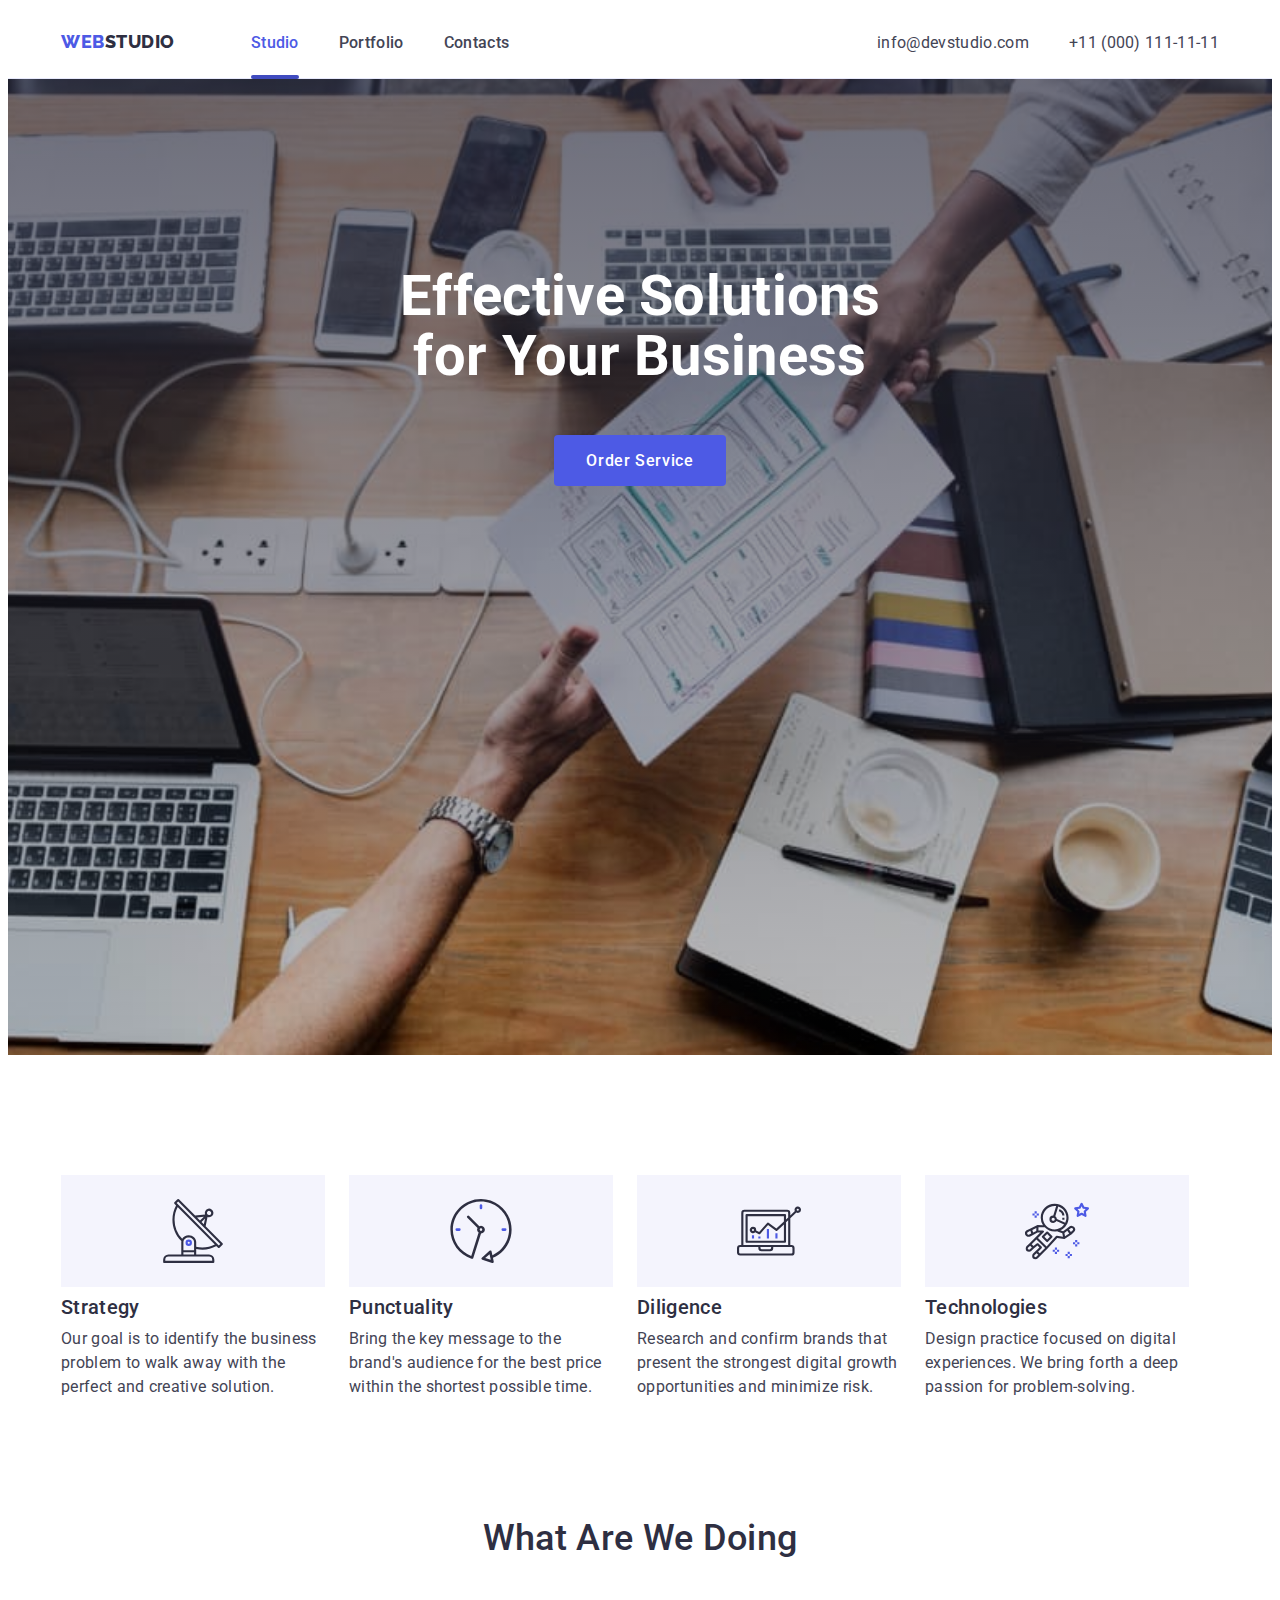
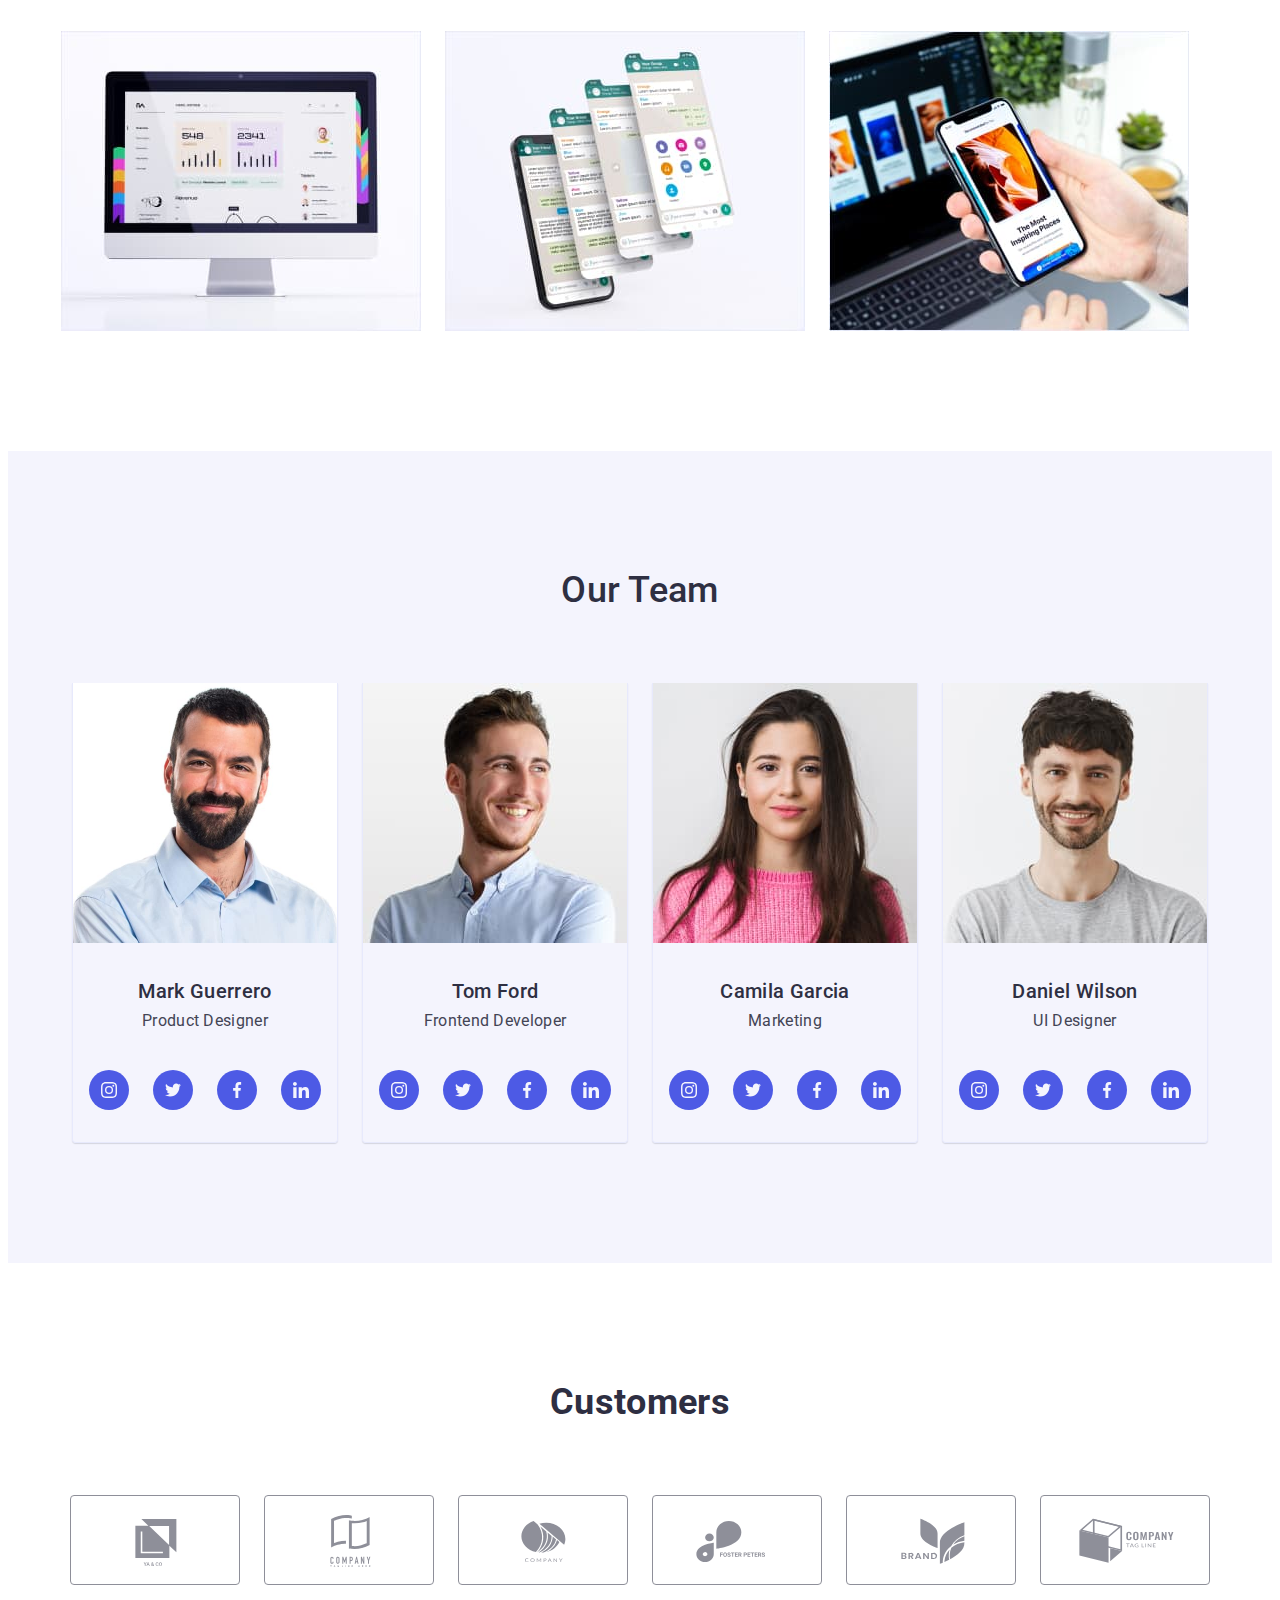
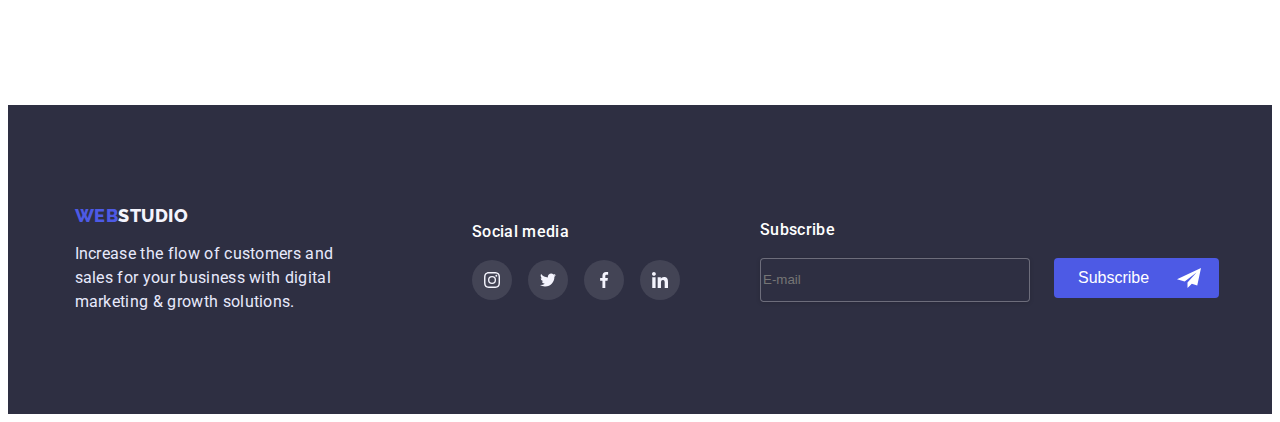
==== commit 6a94605c: "Додано ширину елементам" ====
--- a/index.html
+++ b/index.html
@@ -86,7 +86,6 @@
      </div>
     </div> 
     </div>
-  </div>        
   </header>
   <main>
     <section class="hero">
--- a/css/mobile.css
+++ b/css/mobile.css
@@ -50,10 +50,13 @@
 .container{
  padding-left: 15px; 
  padding-right: 15px;
+ margin-left: auto;
+ margin-right: auto;
 }
 @media screen and (min-width: 480px){
  .container{
-  max-width: 428px;
+  /* max-width: 428px; */
+  width: 100%;
  }
 }
 
@@ -103,14 +106,14 @@
   background-color: transparent;
   border: none;
   cursor: pointer;
-  /* margin-left: auto; */
+  
 }
 .icon-menu-svg{
   stroke: #000000;
 }
 .mob-menu{
-  width: 100vw;
-  height: 100vh;
+  width: 100%;
+  height: 100%;
   position: fixed;
   background-color: #FFFFFF;
   top: 0px;
@@ -150,7 +153,9 @@
   font-weight: 700;
   font-size: 36px;
   line-height: 1.11;
-  color: var(--main-h-color); 
+}
+.mob-menu-link{
+  color: var(--main-h-color);
 }
 .mob-menu-item:not(:last-child){
   margin-bottom: 40px;
@@ -187,8 +192,6 @@
 }
 .mob-menu-tel{
   display: block;
-  /* position: relative; */
-  /* margin-top: 80px; */
   font-size: 36px;
   line-height: 1.11;
   color: var(--main-text-color);
@@ -198,7 +201,6 @@
 .mob-menu-tel:focus{
   color: var(--logo-color); 
 }
-
 .mob-menu-mail {
   display: block;
   margin-top: 40px;
@@ -211,7 +213,6 @@
 .mob-menu-mail:focus{
  color: var(--logo-color); 
 }
-
 /* ---- HERO----- */
 .hero {
   background-color: #2E2F42;
@@ -224,16 +225,14 @@
   text-align: center;
   padding-top: 112px; 
   padding-bottom: 112px;
-  
   height: 432px;
 }
 .hero > .container{
-  width: 480px;
+  width: 100%;
   margin: 0px auto;
 } 
 .hero-title {
-  width: 318px;
-  
+  width: 100%;
   display: inline-block;
   margin-bottom: 72px;
   align-items: center;
@@ -264,13 +263,10 @@
   background-color: var(--logo-color);
   cursor: pointer;
   transition: background-color 250ms cubic-bezier(0.4, 0, 0.2, 1);
-  /* transition-duration: 250ms;
-  transition-timing-function: cubic-bezier(0.4, 0, 0.2, 1); */
 }
 .hero-btn:hover,
 .hero-btn:focus{
   background-color: var(--present-btn);
-  
 }
 /*------- MODAL-------- */
 .backdrop{
@@ -339,7 +335,6 @@
 .modal-form{
   position: fixed;
   min-width: 360px;
-  
 }
 .modal-contact{
   position: relative;
@@ -350,13 +345,11 @@
 .modal-contact-textarea{
   display: flex;
   flex-direction: column;
-  
   margin-bottom: 16px;
 }
 .modal-form .modal-texte{
   display: flex;
   text-align: center;
-  
   justify-content: center;
 }
 .modal-send {
@@ -379,11 +372,9 @@
 .modal-send:hover,
 .modal-send:focus{
   background-color: var(--present-btn);
-  
 }
 .modal-texte{
   display: inline-block;
-  
   margin-bottom: 16px;
   text-align: center;
   font-weight: 500;
@@ -408,7 +399,6 @@
 .modal-textarea{
   padding-top: 8px;
   padding-left: 16px;
-  
   max-height: 120px;
 }
 .modal-contact textarea::placeholder{
@@ -439,7 +429,6 @@
 }
 .conditions-link::after{
   content: "";
-  
   bottom: 0px;
   top: 0px;
   display: block;
@@ -515,7 +504,7 @@
   flex-direction: column;
 }
 .purposes-item{
-  width: 396px;
+  width: 100%;
   margin-bottom: 72px;
   margin-right: 0px;
 }
@@ -524,7 +513,6 @@
   font-weight: 700;
   font-size: 36px;
   line-height: 1.11;
-  text-align: center;
   color: var(--main-h-color);
 }
 .purposes-item .texte {
@@ -536,8 +524,6 @@
 .purposes-icon{
   display: none;
 }
-/* ------ BUSSINES------*/
-
 /*-------TEAM---------  */
 .team {
   background-color: var(--logo-span-footer);
@@ -635,7 +621,6 @@
 }
 .customers-list{
   display: flex;
-  flex-wrap: wrap;
   justify-content: center;
   column-gap: 16px;
   row-gap: 72px;
@@ -673,23 +658,20 @@
   background: var(--main-h-color); 
 }
 .footer > .container{
-  width: 480px;
+  width: 100%;
 }
 .footer-social{
   display: flex;
   flex-direction: column;
   align-items: center;
   text-align: center;
-  /* margin: 0 auto; */
   background: var(--main-h-color); 
-  
 }
 .logo-footer{
   display: inline-block;
   align-items: center;
   text-align: center;
   justify-content: center;
-  
 }
 .footer-logo {
   margin-bottom: 16px;
@@ -725,8 +707,6 @@
 }
 .social {
   display: block;
-  /* margin-top: 72px;
-  margin-bottom: 72px; */
 }
 .social-title{
   margin-bottom: 16px;
@@ -760,16 +740,15 @@
 }
 .subscribe-form {
   display: block;
-  width: 453px;
+  width: 100%;
   min-height: 80px;  
 }
 .subscribe-email-btn{
   display: inline-block;
-  /* position: relative; */
 }
 .subscribe-input{
   margin-bottom: 16px;
-  width: 396px;
+  width: 100%;
   height: 40px;
   background-color: var(--main-h-color);
   border: 1px solid rgba(255, 255, 255, 0.3);
@@ -785,7 +764,7 @@
   display: flex;
   border-radius: 4px;
   border: none;
-  margin: 0 auto; 
+   
   justify-content: space-between;
   align-items: center;
   font-weight: 500;
@@ -795,11 +774,7 @@
   background-color: var(--logo-color);
 }
 .subscribe-icon-svg{
-  /* top: 8px;
-  right: 24px; */
-  /* position: absolute; */
   fill: var(--first-btn-color);
-  /* padding-right: 8px; */
 }
 .subscribe-form .texte{
   font-family: Roboto;
@@ -816,8 +791,13 @@
 .purposes-item:nth-child(4){
   margin-bottom: 0px;
 }
+.purposes-item .title{
+  text-align: center;
+}
 .logo-footer{
  margin: 0 auto;
+ display: flex;
+ flex-direction: column;
 }
 .header-tel{
   display: none;
@@ -825,13 +805,24 @@
 .header-mail{
   display: none; 
 }
-
 }
 @media screen and (max-width: 1199px){
 .team-list{
  flex-wrap: wrap;
 }
+.customers-list{
+ flex-wrap: wrap;
+}
 .bussines {
   display: none;
 }
+.purposes-item:nth-child(4){
+  margin-bottom: 0px;
+}
+.purposes-item:nth-child(3){
+  margin-bottom: 0px;
+}
+.subscribe-btn{
+  margin: 0 auto;
+}
 }--- a/css/tablet.css
+++ b/css/tablet.css
@@ -1,6 +1,7 @@
 @media screen and (min-width: 768px)  {
 .container {
   max-width: 766px;
+  
 }
 .header-navigation {
  display: flex;
@@ -97,7 +98,7 @@
   background-image:linear-gradient(rgba(46, 47, 66, 0.7),
   rgba(0, 0, 0, 0.25)),
   url(../img/people-office-tabl.jpg);
-  max-width: 768px;
+  /* max-width: 768px; */
   height: 436px;
 }
 .hero-title {
@@ -141,12 +142,13 @@
 }
 /* ----FOOTER------- */
 .footer > .container{
-  width: 768px;
+  /* width: 768px; */
+  width: 100%;
 }
 .footer-social{
   flex-direction: row;
   text-align: start;
-  margin-left: 93px;
+  
 }
 }
 @media screen and (max-width: 1199px){
@@ -166,6 +168,7 @@
 
 .footer-social{
   flex-wrap: wrap;
+  /* margin-left: 93px; */
 }
 .footer-logo {
   justify-content: start;
--- a/css/desktop.css
+++ b/css/desktop.css
@@ -56,7 +56,7 @@
   url(../img/people-office.jpg);
   padding-top: 188px; 
   padding-bottom: 188px; 
-  max-width: 1440px;
+  /* max-width: 1440px; */
   min-height: 600px;
 }
 .hero-title {
@@ -160,14 +160,16 @@
 .footer{
   padding-top: 100px;
   padding-bottom: 100px;
+  
 }
 .footer > .container {
   width: 1440px;
   
+  
 }
 .footer-social{
   flex-direction: row;
-  margin-left: 0px;
+  /* margin-left: 0px; */
 }
 .footer-logo {
   justify-content: start;
@@ -186,6 +188,7 @@
 }
 .subscribe-form {
   margin-left: 80px;
+  /* width: 100%; */
 }
 .subscribe-email-btn{
   display: flex;
